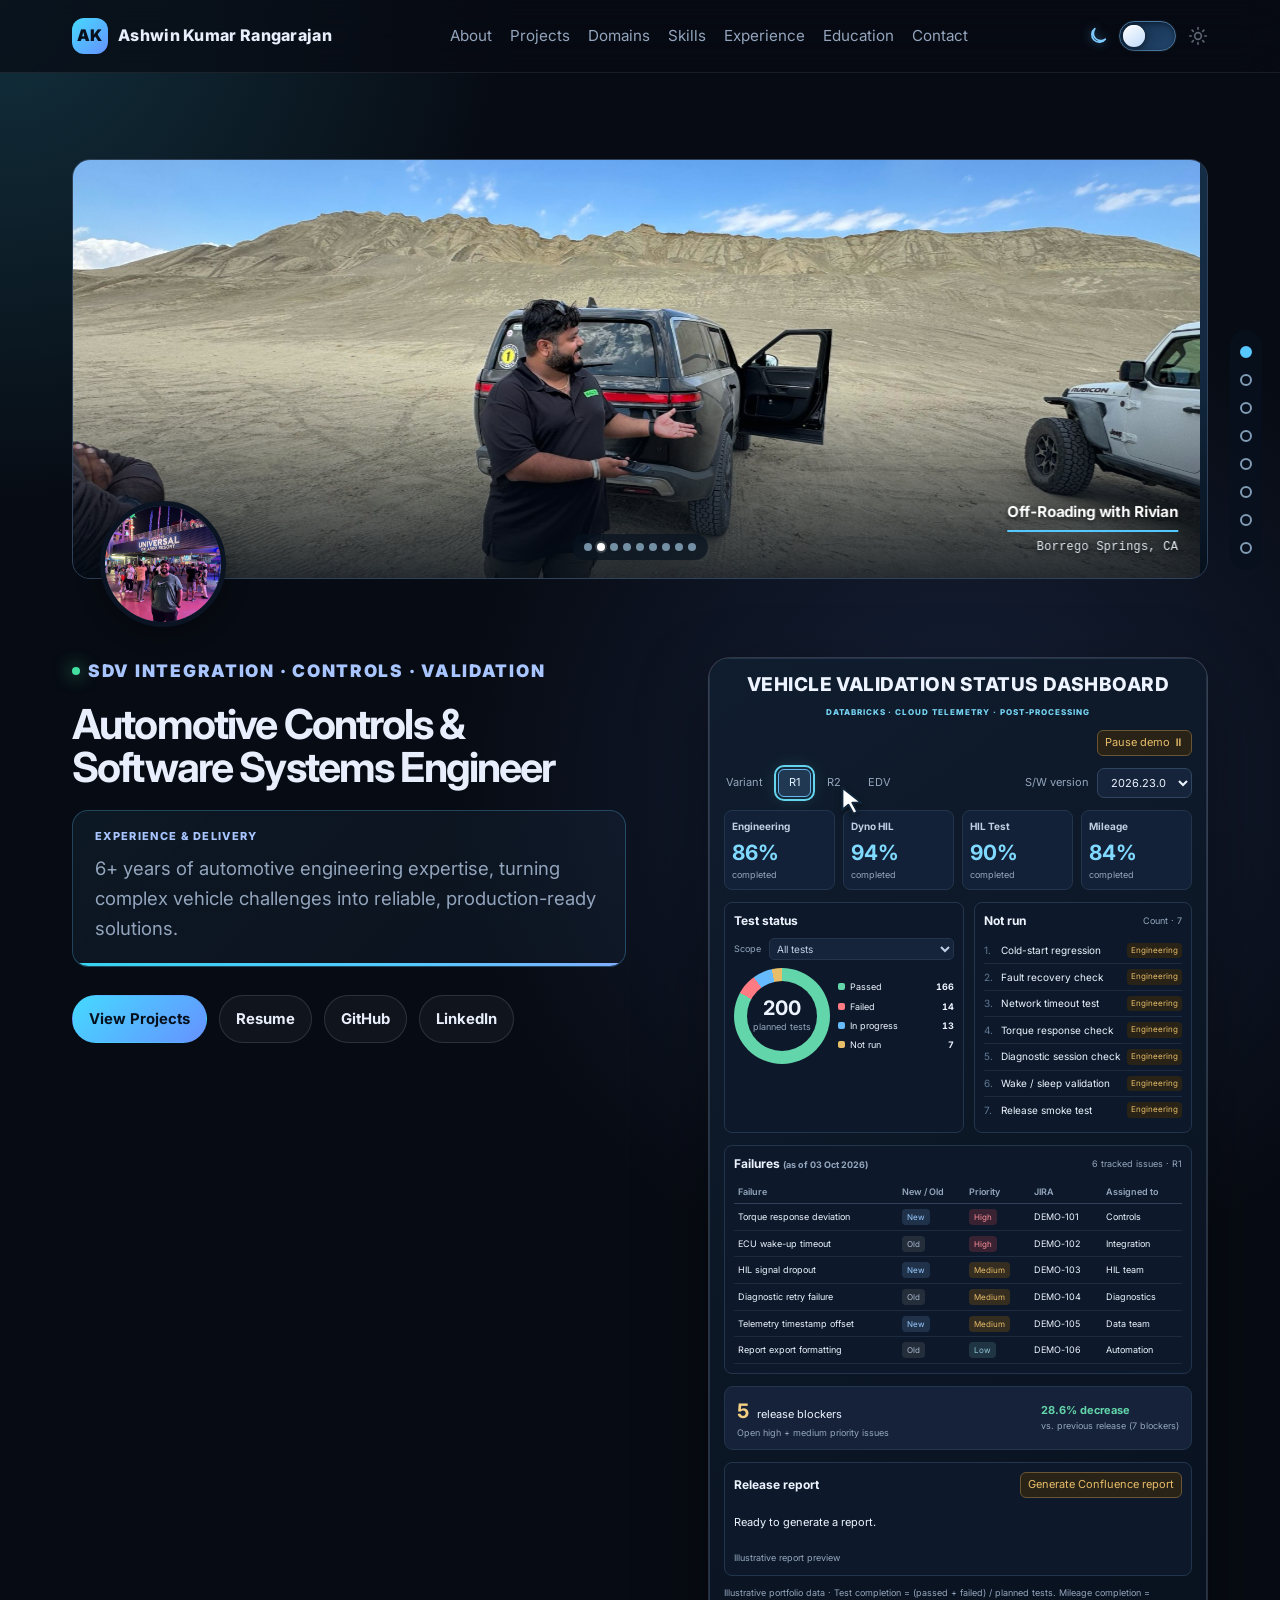
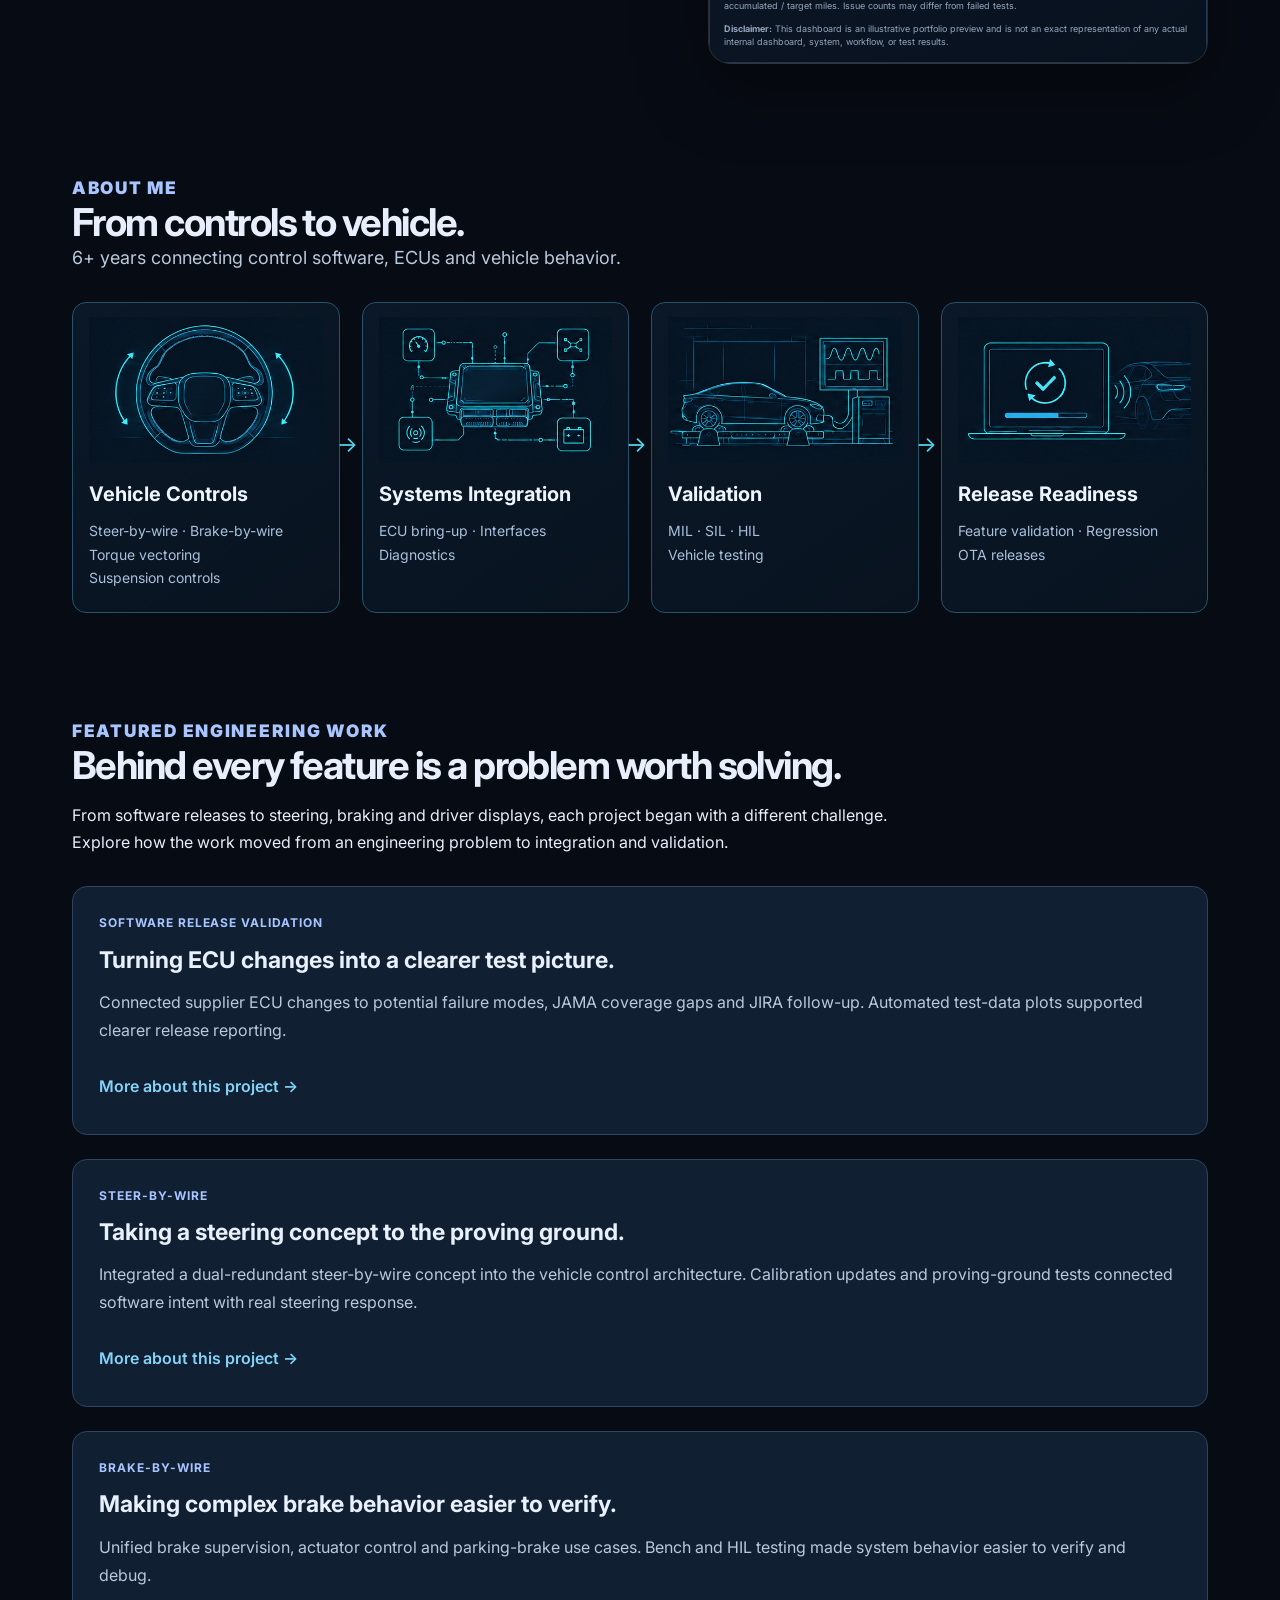
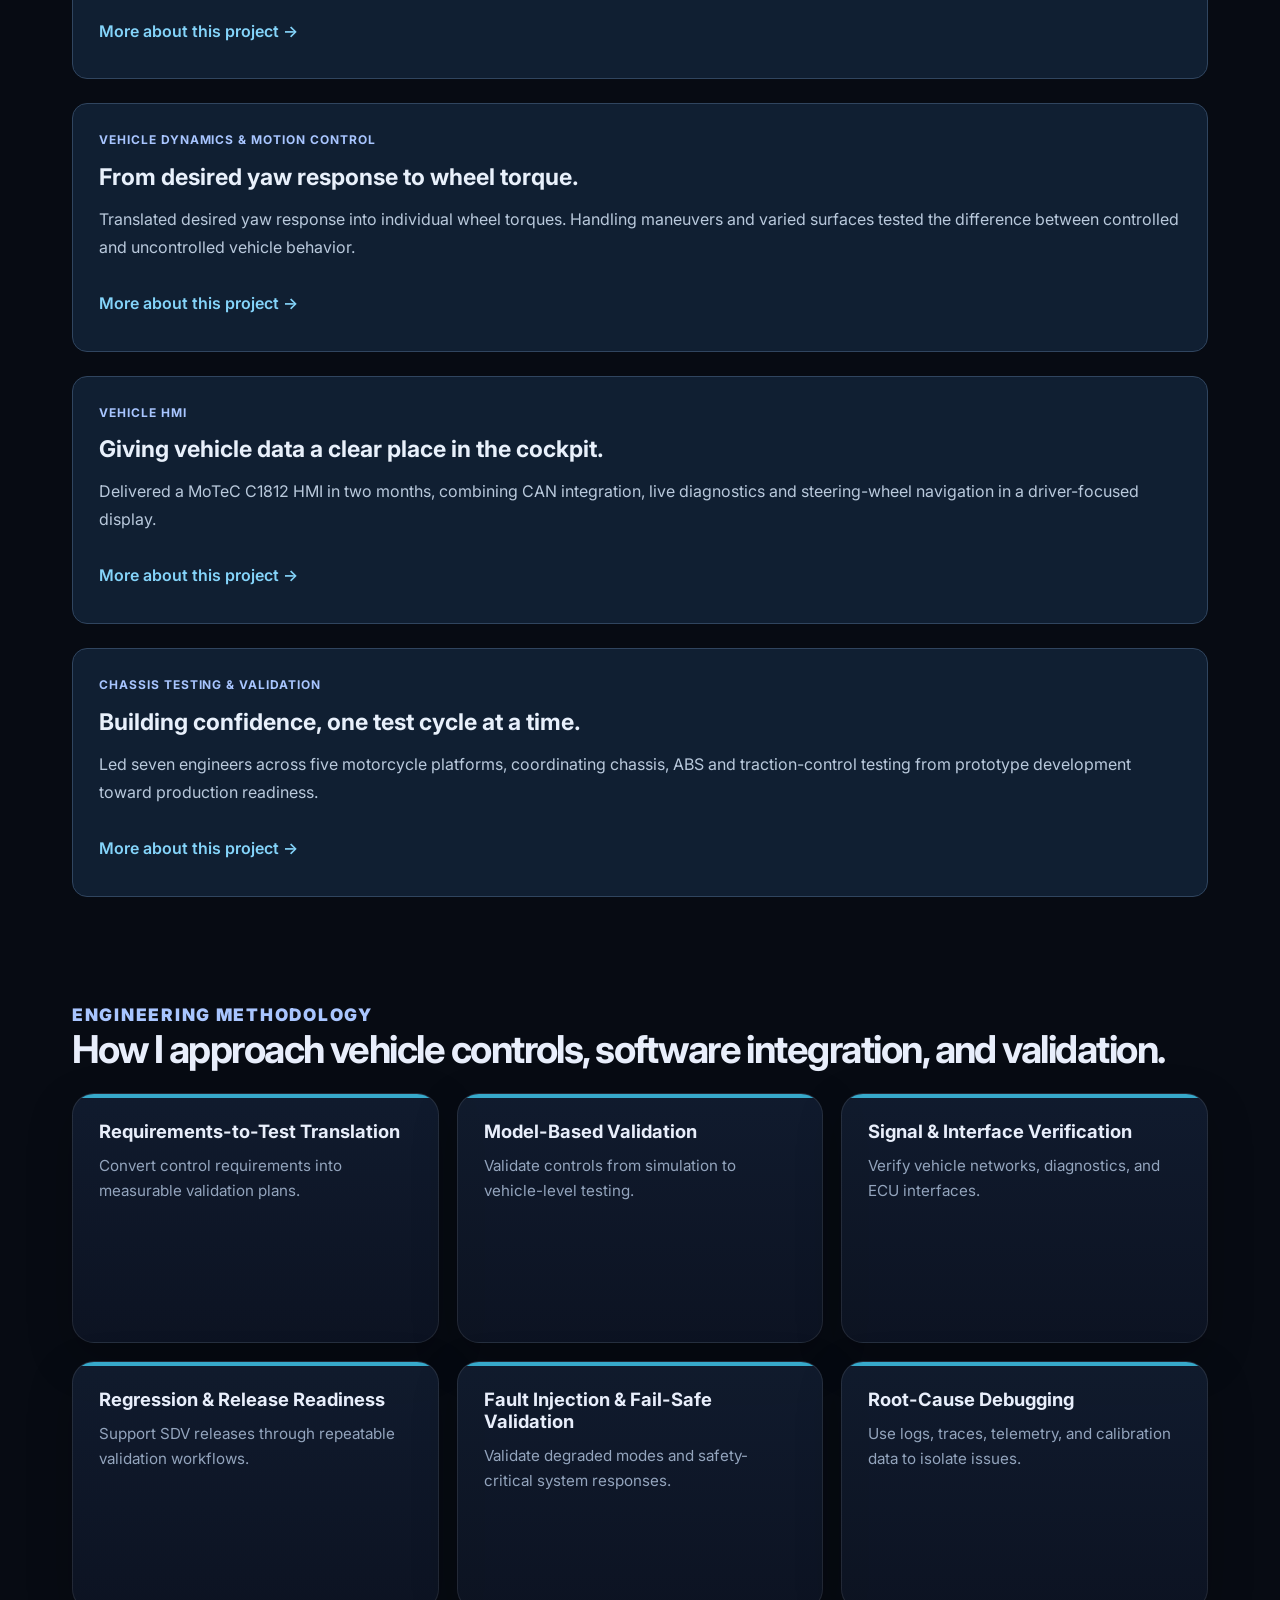
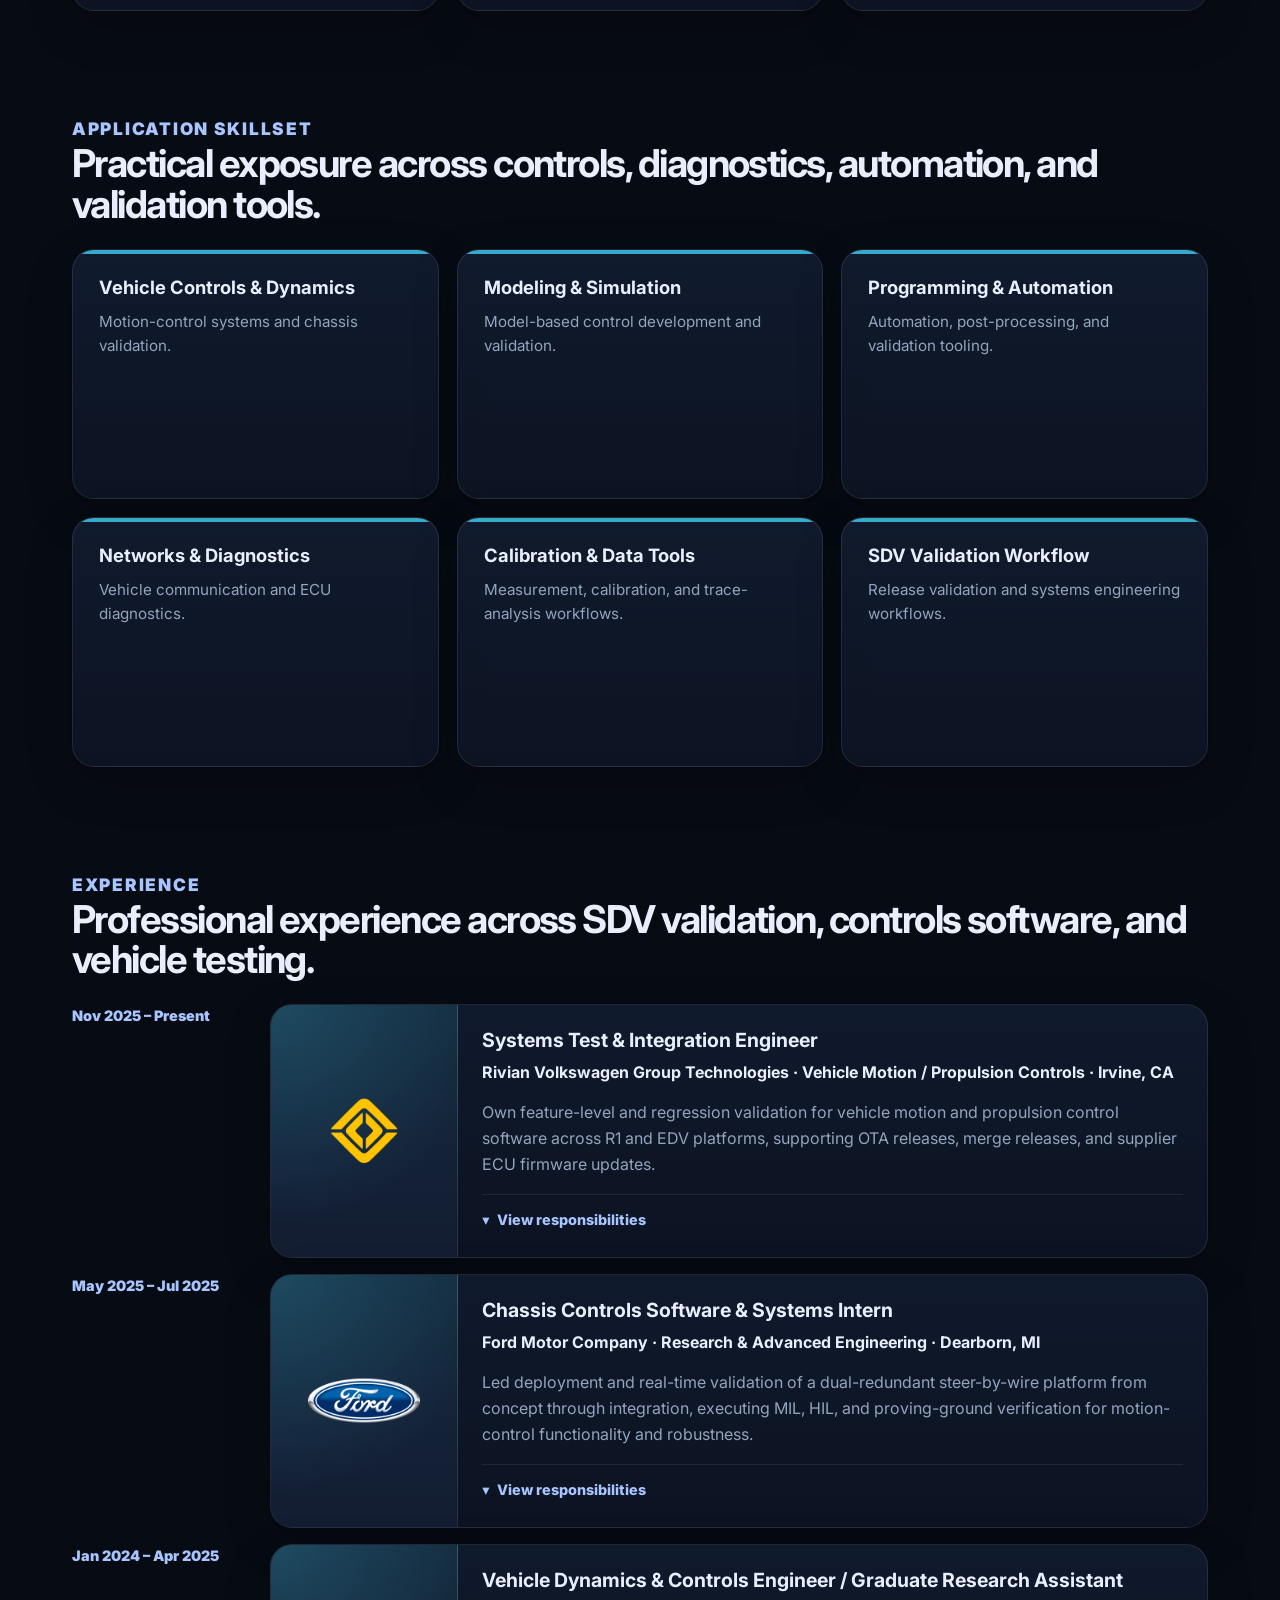
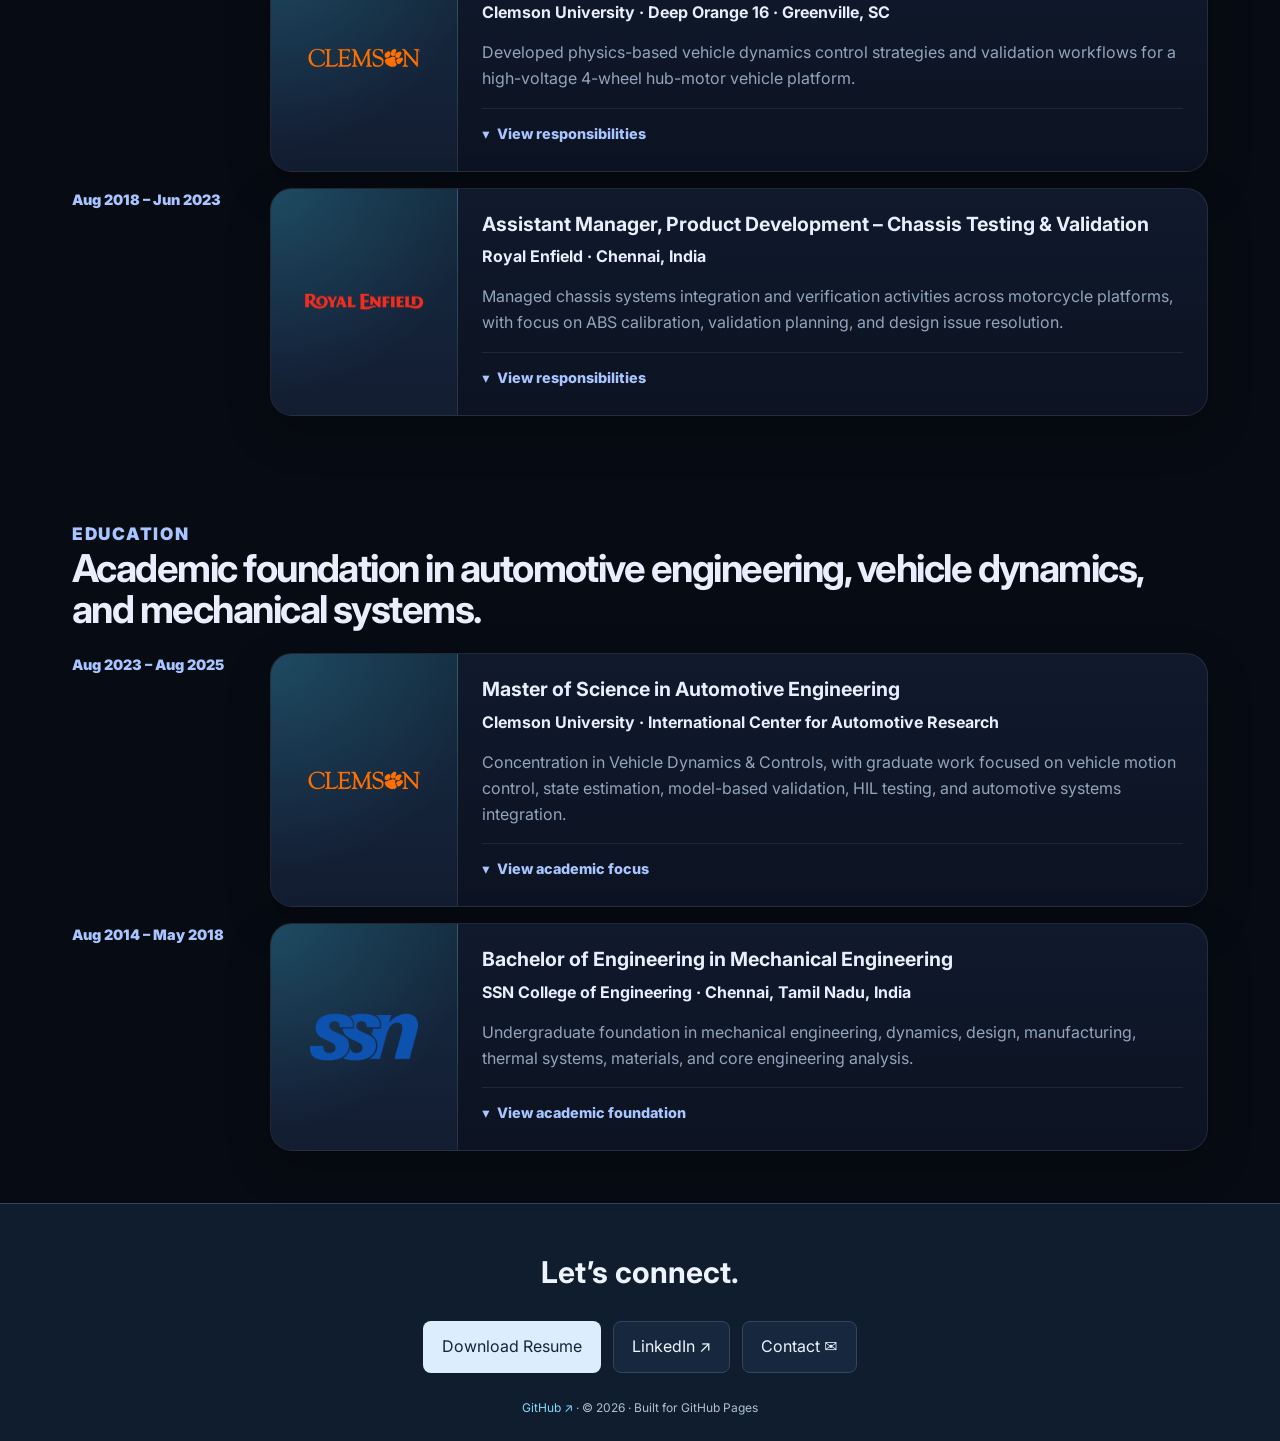
==== index.html @ a9f07fb3 "Changed the project section to story, smooth radio button transition and misc. changes" ====
<!doctype html>
<html lang="en">



<head>
  <meta charset="utf-8" />
  <meta name="viewport" content="width=device-width, initial-scale=1" />
  <title>Ashwin Kumar Rangarajan | Automotive Controls & Software Systems Engineer</title>
  <meta name="description"
    content="Automotive controls and software systems portfolio focused on software-defined vehicle integration, validation, CAN diagnostics, HIL testing, telemetry, ECU bring-up, and vehicle motion controls." />

  <link rel="preconnect" href="https://fonts.googleapis.com">
  <link rel="preconnect" href="https://fonts.gstatic.com" crossorigin>
  <link href="https://fonts.googleapis.com/css2?family=Inter:wght@400;600;700;800;900&display=swap" rel="stylesheet">

  <link rel="stylesheet" href="assets/styles.css" />
  <script id="portfolio-theme-init">
    (() => {
      try {
        const selected = localStorage.getItem('portfolio-theme-v2');
        document.documentElement.dataset.theme = selected === 'light' ? 'light' : 'dark';
      } catch (_) { document.documentElement.dataset.theme = 'dark'; }
    })();
  </script>



  <style>
    /* Dashboard styles are scoped to avoid changing the portfolio. */
    .hero-card.automation-dashboard-card {
      min-width: 0;
      width: 100%;
      max-width: 500px;
      padding: 0;
      box-sizing: border-box;
      justify-self: end
    }

    .automation-dashboard {
      --line: #23354c;
      --muted: #94a6be;
      --pass: #63d5aa;
      --fail: #ff7b83;
      --progress: #66baff;
      --pending: #e8bd69;
      background: linear-gradient(145deg, #101d2e, #08111e);
      color: #edf4ff;
      border: 1px solid var(--line);
      border-radius: 14px;
      padding: 14px;
      font: 11px/1.45 Inter, system-ui, sans-serif;
      box-sizing: border-box;
      overflow: hidden
    }

    .automation-dashboard * {
      box-sizing: border-box
    }

    .automation-dashboard h3,
    .automation-dashboard h4,
    .automation-dashboard p {
      margin: 0
    }

    .automation-dashboard button,
    .automation-dashboard select {
      font: inherit
    }

    .automation-dashboard button:focus-visible,
    .automation-dashboard select:focus-visible {
      outline: 2px solid #66baff;
      outline-offset: 3px
    }

    .automation-topbar,
    .dashboard-panel-head,
    .dashboard-release,
    .dashboard-filter-row {
      display: flex;
      align-items: center;
      justify-content: space-between;
      gap: 12px
    }

    .automation-eyebrow {
      color: #76d5f5;
      font-size: 8px;
      font-weight: 800;
      letter-spacing: .12em
    }

    #vehicle-dashboard .automation-topbar {
      display: flex;
      flex-direction: column;
      gap: 8px;
      text-align: center;
      width: 100%;
    }

    #vehicle-dashboard .automation-topbar h3 {
      font-size: 19px;
      line-height: 1.3;
      font-weight: 800;
      letter-spacing: .025em;
      margin: 0;
    }

    #vehicle-dashboard .automation-eyebrow {
      line-height: 1.6;
    }

    #vehicle-dashboard .dashboard-demo-controls {
      display: flex;
      justify-content: flex-end;
      margin-top: 12px;
    }

    .dashboard-demo {
      color: #e8bd69;
      border: 1px solid #695532;
      background: #292317;
      padding: 4px 7px;
      border-radius: 6px;
      white-space: nowrap;
      font-size: 9px
    }

    .dashboard-filter-row {
      flex-wrap: wrap;
      margin: 12px 0
    }

    .dashboard-filter-row label {
      display: flex;
      align-items: center;
      gap: 8px;
      color: var(--muted)
    }

    .dashboard-filter-row select {
      background: #15243a;
      border: 1px solid #30455f;
      border-radius: 7px;
      color: #edf4ff;
      padding: 6px 9px;
      cursor: pointer
    }

    .dashboard-variants {
      border: 0;
      padding: 0;
      margin: 0;
      display: flex;
      align-items: center;
      gap: 5px
    }

    .dashboard-variants legend {
      float: left;
      margin-right: 8px;
      color: var(--muted)
    }

    .dashboard-variant {
      background: transparent;
      border: 1px solid transparent;
      color: var(--muted);
      padding: 5px 10px;
      border-radius: 6px;
      cursor: pointer
    }

    .dashboard-variant[aria-pressed=true] {
      background: #203852;
      border-color: #65b8ef;
      color: #dff3ff
    }

    .automation-kpi-grid {
      display: grid;
      grid-template-columns: repeat(4, minmax(0, 1fr));
      gap: 8px
    }

    .automation-kpi {
      display: block;
      text-align: left;
      min-width: 0;
      background: #122137;
      border: 1px solid var(--line);
      border-radius: 8px;
      padding: 8px 7px;
      color: #edf4ff;
      cursor: pointer
    }

    .automation-kpi:hover {
      background: #192d45
    }

    .automation-kpi[aria-pressed=true] {
      border-color: #65b8ef;
      box-shadow: inset 0 0 0 1px #65b8ef
    }

    .automation-kpi span,
    .automation-kpi small {
      display: block
    }

    .automation-kpi span {
      font-size: 10px;
      color: #c0cfe2;
      font-weight: 700
    }

    .automation-kpi strong {
      display: block;
      color: #80daff;
      font-size: 21px;
      line-height: 1.2;
      margin: 6px 0 3px
    }

    .automation-kpi small {
      font-size: 9px;
      color: var(--muted)
    }

    .automation-kpi .kpi-distance {
      margin-top: 4px;
      color: #c0cfe2
    }

    .automation-dashboard [hidden] {
      display: none !important
    }

    .dashboard-mileage {
      margin-top: 12px
    }

    .dashboard-mileage-row {
      padding: 10px 0;
      border-top: 1px solid var(--line)
    }

    .dashboard-mileage-title {
      display: flex;
      justify-content: space-between;
      gap: 10px;
      font-size: 11px;
      margin-bottom: 6px
    }

    .dashboard-mileage-title strong {
      color: #80daff
    }

    .dashboard-mileage-track {
      height: 7px;
      border-radius: 8px;
      background: #24344b;
      overflow: hidden
    }

    .dashboard-mileage-fill {
      height: 100%;
      border-radius: 8px;
      background: linear-gradient(90deg, #66baff, #63d5aa)
    }

    .dashboard-mileage-details {
      display: flex;
      justify-content: space-between;
      gap: 10px;
      flex-wrap: wrap;
      margin-top: 5px;
      font-size: 9px;
      color: var(--muted)
    }

    .dashboard-status-grid {
      display: grid;
      grid-template-columns: 1.1fr 1fr;
      gap: 10px;
      margin-top: 12px
    }

    .dashboard-panel {
      background: #0d192a;
      border: 1px solid var(--line);
      border-radius: 8px;
      padding: 9px;
      min-width: 0
    }

    .dashboard-panel-head {
      margin-bottom: 8px;
      flex-wrap: wrap;
      gap: 6px
    }

    .dashboard-panel-head h4 {
      font-size: 12px
    }

    .dashboard-panel-head small,
    .dashboard-subtitle {
      color: var(--muted);
      font-size: 9px
    }

    .dashboard-panel-head select {
      max-width: 120px;
      background: #15243a;
      color: #c0cfe2;
      border: 1px solid var(--line);
      border-radius: 5px;
      font-size: 10px;
      padding: 3px
    }

    .dashboard-chart-wrap {
      display: flex;
      align-items: center;
      justify-content: center;
      gap: 8px;
      flex-wrap: wrap
    }

    .dashboard-donut {
      width: 96px;
      height: 96px;
      border-radius: 50%;
      display: grid;
      place-items: center;
      flex-shrink: 0;
      position: relative
    }

    .dashboard-donut:before {
      content: '';
      position: absolute;
      inset: 13px;
      background: #0d192a;
      border-radius: 50%
    }

    .dashboard-donut-label {
      z-index: 1;
      text-align: center
    }

    .dashboard-donut-label strong {
      display: block;
      font-size: 20px;
      line-height: 1.1
    }

    .dashboard-donut-label small {
      font-size: 9px;
      color: var(--muted)
    }

    .dashboard-legend {
      list-style: none;
      padding: 0;
      margin: 0;
      min-width: 90px;
      flex: 1
    }

    .dashboard-legend li {
      display: flex;
      align-items: center;
      gap: 5px;
      padding: 3px 0;
      font-size: 9px
    }

    .dashboard-legend b {
      margin-left: auto;
      font-variant-numeric: tabular-nums
    }

    .dashboard-swatch {
      width: 7px;
      height: 7px;
      border-radius: 2px;
      flex-shrink: 0
    }

    .dashboard-pending {
      padding: 0;
      margin: 0;
      list-style: none
    }

    .dashboard-pending li {
      display: flex;
      align-items: center;
      gap: 7px;
      padding: 5px 0;
      border-top: 1px solid #1d2b40;
      font-size: 10px
    }

    .dashboard-pending li:first-child {
      border-top: 0
    }

    .dashboard-pending .pending-number {
      color: #607994;
      min-width: 10px
    }

    .dashboard-pending .pending-name {
      flex: 1
    }

    .dashboard-pending .pending-category {
      color: #e8bd69;
      font-size: 8px;
      background: #292317;
      border-radius: 4px;
      padding: 2px 4px
    }

    .dashboard-failures {
      margin-top: 12px
    }

    .dashboard-table-wrap {
      overflow-x: auto
    }

    .dashboard-table {
      border-collapse: collapse;
      width: 100%;
      min-width: 390px;
      font-size: 9px;
      text-align: left
    }

    .dashboard-table th {
      font-size: 9px;
      color: var(--muted);
      font-weight: 600;
      padding: 5px 4px;
      border-bottom: 1px solid #314159;
      white-space: normal
    }

    .dashboard-table td {
      padding: 6px 4px;
      border-bottom: 1px solid #1d2b40;
      vertical-align: top
    }

    .dashboard-table td:first-child {
      min-width: 105px
    }

    .dashboard-table a {
      color: #81cdff;
      text-decoration: none
    }

    .dashboard-table a:hover {
      text-decoration: underline
    }

    .dashboard-badge {
      font-size: 8px;
      white-space: nowrap;
      padding: 3px 5px;
      border-radius: 4px
    }

    .dashboard-badge.high {
      background: #392232;
      color: #ff929a
    }

    .dashboard-badge.medium {
      background: #352e20;
      color: #e8bd69
    }

    .dashboard-badge.low {
      background: #203543;
      color: #92c6da
    }

    .dashboard-badge.new {
      background: #20324a;
      color: #99caff
    }

    .dashboard-badge.old {
      background: #242e3b;
      color: #aab9cc
    }

    .dashboard-release {
      margin-top: 12px;
      background: #152239;
      border: 1px solid var(--line);
      border-radius: 9px;
      padding: 10px 12px;
      flex-wrap: wrap
    }

    .dashboard-release strong {
      color: #f3cf83;
      font-size: 20px;
      margin-right: 5px
    }

    .dashboard-release small {
      display: block;
      color: var(--muted);
      font-size: 9px
    }

    .dashboard-trend {
      color: #63d5aa;
      font-weight: 700;
      font-size: 11px
    }

    .dashboard-trend.increase {
      color: #ff929a
    }

    .dashboard-note {
      color: var(--muted);
      font-size: 9px;
      margin-top: 10px !important
    }

    #vehicle-dashboard .dashboard-report {
      margin-top: 12px;
    }

    #vehicle-dashboard .dashboard-report-result {
      min-height: 44px;
      padding-top: 9px;
    }

    #vehicle-dashboard #dashboard-report-link {
      display: block;
      color: #76d5f5;
      margin-top: 4px;
    }

    #vehicle-dashboard #dashboard-report-link[hidden] {
      display: none;
    }

    #vehicle-dashboard #dashboard-generate-report:disabled {
      opacity: .65;
      cursor: wait;
    }

    /* Keep the introduction anchored when dashboard content changes height. */
    .hero-grid:has(.automation-dashboard-card)>* {
      min-width: 0;
      align-self: start;
    }

    .hero-grid:has(.automation-dashboard-card)> :first-child {
      width: 100%;
    }

    .hero-card.automation-dashboard-card {
      width: 100%;
      min-width: 0;
      box-sizing: border-box;
    }

    @media(min-width:1000px) {
      .hero-grid:has(.automation-dashboard-card) {
        grid-template-columns: repeat(2, minmax(0, 1fr));
        gap: 28px;
        align-items: start
      }
    }

    @media(max-width:999px) {
      .hero-grid:has(.automation-dashboard-card) {
        grid-template-columns: minmax(0, 1fr)
      }

      .hero-card.automation-dashboard-card {
        justify-self: start
      }
    }

    @media(max-width:650px) {
      .automation-dashboard {
        padding: 14px
      }

      .automation-kpi-grid {
        grid-template-columns: repeat(2, minmax(0, 1fr))
      }

      .dashboard-status-grid {
        grid-template-columns: 1fr
      }

      .automation-topbar {
        align-items: flex-start
      }

      .automation-topbar h3 {
        font-size: 16px
      }
    }

    /* Profile and project cover */
    .portfolio-cover-wrap {
      position: relative;
      margin-bottom: 78px
    }

    .portfolio-cover {
      position: relative;
      height: 420px;
      overflow: hidden;
      border-radius: 18px;
      border: 1px solid #30425a;
      background: #0c1b2d;
      isolation: isolate
    }

    .portfolio-cover-slides {
      height: 100%;
      position: relative
    }

    .portfolio-cover-slide {
      position: absolute;
      inset: 0;
      visibility: hidden;
      transform: translateX(-100%);
      transition: transform .6s ease, visibility 0s .6s;
      background: radial-gradient(ellipse at 75% 35%, #284b6a, transparent 65%), linear-gradient(135deg, #152d46, #081420)
    }

    .portfolio-cover-slide.is-active {
      visibility: visible;
      transform: translateX(0);
      transition: transform .6s ease;
      z-index: 1
    }

    .portfolio-cover-slide.is-exiting {
      visibility: visible;
      transform: translateX(100%);
      transition: transform .6s ease;
    }

    @media (prefers-reduced-motion: reduce) {

      .portfolio-cover-slide,
      .portfolio-cover-slide.is-active,
      .portfolio-cover-slide.is-exiting {
        transition: none;
      }
    }

    .portfolio-cover-slide.is-zoomed-out img {
      object-fit: contain;
      transform: scale(.92)
    }

    .portfolio-cover-slide img {
      width: 100%;
      height: 100%;
      object-fit: cover;
      object-position: center;
      display: block
    }

    .portfolio-cover-slide::after {
      content: '';
      position: absolute;
      inset: 0;
      background: linear-gradient(180deg, transparent 80%, rgba(4, 12, 22, .5));
      pointer-events: none
    }

    .portfolio-cover-placeholder {
      position: absolute;
      inset: 0;
      display: grid;
      place-items: center;
      color: #87aac5;
      font: 700 20px Inter, system-ui, sans-serif;
      letter-spacing: .03em
    }

    .portfolio-cover-dots {
      position: absolute;
      bottom: 18px;
      left: 50%;
      transform: translateX(-50%);
      display: flex;
      gap: 5px;
      z-index: 2;
      padding: 9px 12px;
      border-radius: 20px;
      background: rgba(8, 19, 32, .7)
    }

    .portfolio-cover-dot {
      width: 8px;
      height: 8px;
      border: 0;
      border-radius: 50%;
      padding: 0;
      background: #7490a4;
      cursor: pointer
    }

    .portfolio-cover-dot[aria-current=true] {
      background: #fff;
      box-shadow: 0 0 0 2px rgba(255, 255, 255, .18)
    }

    .portfolio-profile-photo {
      position: absolute;
      bottom: -48px;
      left: 28px;
      width: 126px;
      height: 126px;
      border-radius: 50%;
      overflow: hidden;
      border: 5px solid #0b1422;
      box-shadow: 0 6px 24px rgba(0, 0, 0, .3);
      background: linear-gradient(140deg, #2b5c7b, #152c46);
      z-index: 3;
      display: grid;
      place-items: center
    }

    .portfolio-profile-photo img {
      position: absolute;
      inset: 0;
      display: block;
      width: 100%;
      height: 100%;
      object-fit: cover;
      object-position: center
    }

    .portfolio-profile-photo span {
      color: #eaf5ff;
      font: 800 34px Inter, system-ui, sans-serif
    }

    @media(max-width:650px) {
      .portfolio-cover {
        height: 300px;
        border-radius: 12px
      }

      .portfolio-cover-wrap {
        margin-bottom: 65px
      }

      .portfolio-profile-photo {
        width: 96px;
        height: 96px;
        left: 16px;
        bottom: -38px;
        border-width: 4px
      }

      .portfolio-cover-dots {
        bottom: 17px;
        left: 50%;
        right: auto;
        transform: translateX(-50%);
        gap: 5px
      }

      .portfolio-cover-dot {
        width: 7px;
        height: 7px
      }
    }

    @media(prefers-reduced-motion:reduce) {
      .portfolio-cover-slide {
        transition: none
      }
    }

    .portfolio-cover-wrap [hidden] {
      display: none !important
    }

    .portfolio-profile-photo {
      padding: 0;
      cursor: zoom-in
    }

    .portfolio-profile-photo:focus-visible {
      outline: 3px solid #80daff;
      outline-offset: 4px
    }

    .profile-photo-viewer {
      width: min(860px, 90vw);
      max-height: 90vh;
      max-height: 90dvh;
      padding: 0;
      border: 1px solid #30425a;
      border-radius: 16px;
      background: #0b1422;
      color: #edf4ff;
      overflow: auto;
      box-shadow: 0 20px 80px rgba(0, 0, 0, .5)
    }

    .profile-photo-viewer::backdrop {
      background: rgba(2, 8, 15, .88)
    }

    .profile-photo-viewer-content {
      position: relative;
      padding: 52px 16px 16px
    }

    .profile-photo-viewer img {
      display: block;
      width: 100%;
      height: auto;
      max-height: calc(90vh - 80px);
      max-height: calc(90dvh - 80px);
      object-fit: contain;
      border-radius: 8px
    }

    .profile-photo-close {
      position: absolute;
      right: 12px;
      top: 10px;
      border: 1px solid #577088;
      border-radius: 8px;
      background: #162940;
      color: #fff;
      padding: 6px 12px;
      font: 600 13px Inter, system-ui, sans-serif;
      cursor: pointer
    }

    .profile-photo-close:hover {
      background: #244b6c
    }

    .profile-photo-close:focus-visible {
      outline: 2px solid #80daff;
      outline-offset: 3px
    }

    /* Right-aligned captions with room for the navigation dots. */
    .portfolio-cover-slide::after {
      background: linear-gradient(180deg, transparent 50%, rgba(4, 12, 22, .82) 100%);
    }

    .portfolio-cover-caption {
      position: absolute;
      right: 22px;
      bottom: 22px;
      max-width: 40%;
      z-index: 2;
      margin: 0;
      color: #fff;
      text-align: right;
      font-family: Inter, system-ui, sans-serif;
      text-shadow: 0 2px 5px rgba(0, 0, 0, .75);
      pointer-events: none;
    }

    .portfolio-cover-caption-title {
      display: block;
      padding-bottom: 8px;
      border-bottom: 2px solid #54c9ff;
      font-size: 15px;
      font-weight: 700;
      line-height: 1.35;
      letter-spacing: -.01em;
    }

    .portfolio-cover-caption-detail {
      display: block;
      margin-top: 7px;
      color: #e3edf5;
      font-family: 'SFMono-Regular', Consolas, 'Liberation Mono', monospace;
      font-size: 12px;
      font-weight: 400;
      line-height: 1.4;
      letter-spacing: .02em;
    }

    @media (max-width: 520px) {
      .portfolio-cover-caption {
        right: 16px;
        bottom: 66px;
        max-width: calc(100% - 32px);
      }

      .portfolio-cover-caption-title {
        font-size: 14px;
      }

      .portfolio-cover-caption-detail {
        font-size: 11px;
      }
    }
  </style>
  <style>
    .portfolio-cover-slide.is-balanced::before {
      content: '';
      position: absolute;
      inset: -20px;
      background-image: var(--slide-image);
      background-size: cover;
      background-position: center;
      filter: blur(18px);
      opacity: .6;
      pointer-events: none
    }

    .portfolio-cover-slide.is-balanced img {
      position: relative;
      z-index: 1;
      object-fit: contain;
      transform: none
    }
  </style>

  <style id="featured-work-layout">
    #projects .grid.cards {
      display: grid;
      grid-template-columns: repeat(2, minmax(0, 1fr)) !important;
      gap: 20px;
      align-items: stretch
    }

    #projects .visual-release-card {
      min-width: 0;
      padding: 24px;
      border-radius: 16px;
      display: flex;
      flex-direction: column;
      overflow: hidden
    }

    #projects .visual-release-card .kicker {
      font-size: 12px !important;
      line-height: 1.65;
      letter-spacing: .08em
    }

    #projects .visual-release-card h3 {
      font-size: 20px !important;
      line-height: 1.35;
      margin: 14px 0 10px
    }

    #projects .visual-release-card .project-summary {
      font-size: 16px;
      line-height: 1.65;
      margin: 8px 0;
      color: #b9c9dc
    }

    #projects .visual-release-card .validation-flow {
      display: grid;
      grid-template-columns: repeat(4, minmax(0, 1fr)) !important;
      gap: 7px;
      margin: 18px 0
    }

    #projects .visual-release-card .flow-step {
      min-width: 0;
      padding: 12px 9px;
      border: 1px solid #29425a;
      background: linear-gradient(145deg, #142b40, #0d1b2c);
      border-radius: 10px
    }

    #projects .visual-release-card .flow-step:last-child {
      border-color: #397868;
      background: linear-gradient(145deg, #173c3e, #10252e)
    }

    #projects .visual-release-card .flow-step svg {
      display: block;
      width: 24px;
      height: 24px;
      color: #53d6ed;
      margin: 0 0 10px
    }

    #projects .visual-release-card .flow-step strong {
      display: block;
      font-size: 12px;
      line-height: 1.4;
      color: #f0f6ff;
      overflow-wrap: normal
    }

    #projects .visual-release-card .flow-step small,
    #projects .visual-release-card .flow-step p {
      display: none !important
    }

    #projects .visual-release-card .tags {
      display: flex;
      flex-wrap: wrap;
      gap: 7px;
      margin: 0 0 18px
    }

    #projects .visual-release-card .tag {
      font-size: 11px;
      font-weight: 400;
      padding: 5px 10px;
      line-height: 1.65
    }

    #projects .visual-release-card .card-actions {
      margin-top: auto;
      padding-top: 0
    }

    #projects .visual-release-card .btn {
      font-size: 13px;
      padding: 10px 13px;
      border-radius: 8px
    }

    @media(max-width:760px) {
      #projects .grid.cards {
        grid-template-columns: minmax(0, 1fr) !important
      }

      #projects .visual-release-card {
        padding: 20px
      }
    }

    @media(max-width:390px) {
      #projects .visual-release-card .validation-flow {
        grid-template-columns: repeat(2, minmax(0, 1fr)) !important
      }
    }
  </style>
  <style id="about-visual-styles">
    #about.about-visual-section {
      --about-art: url("[data-uri]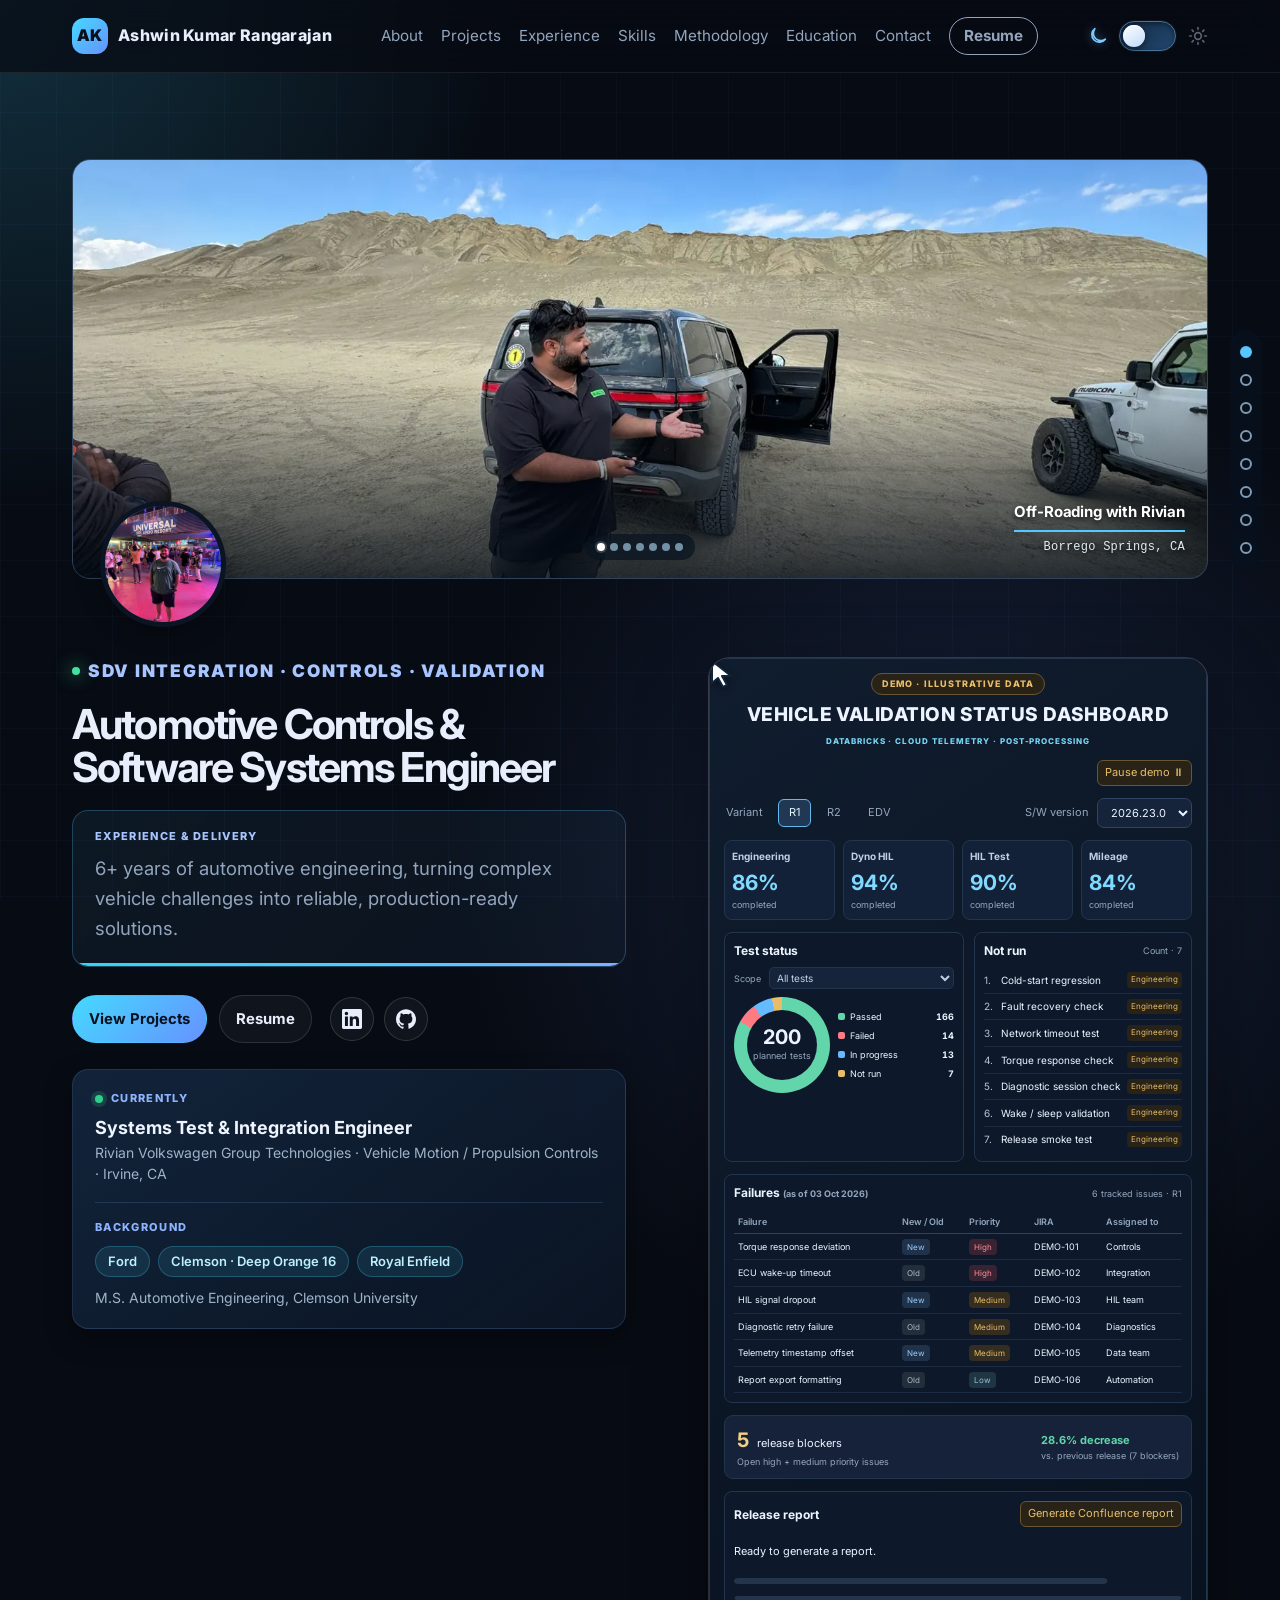
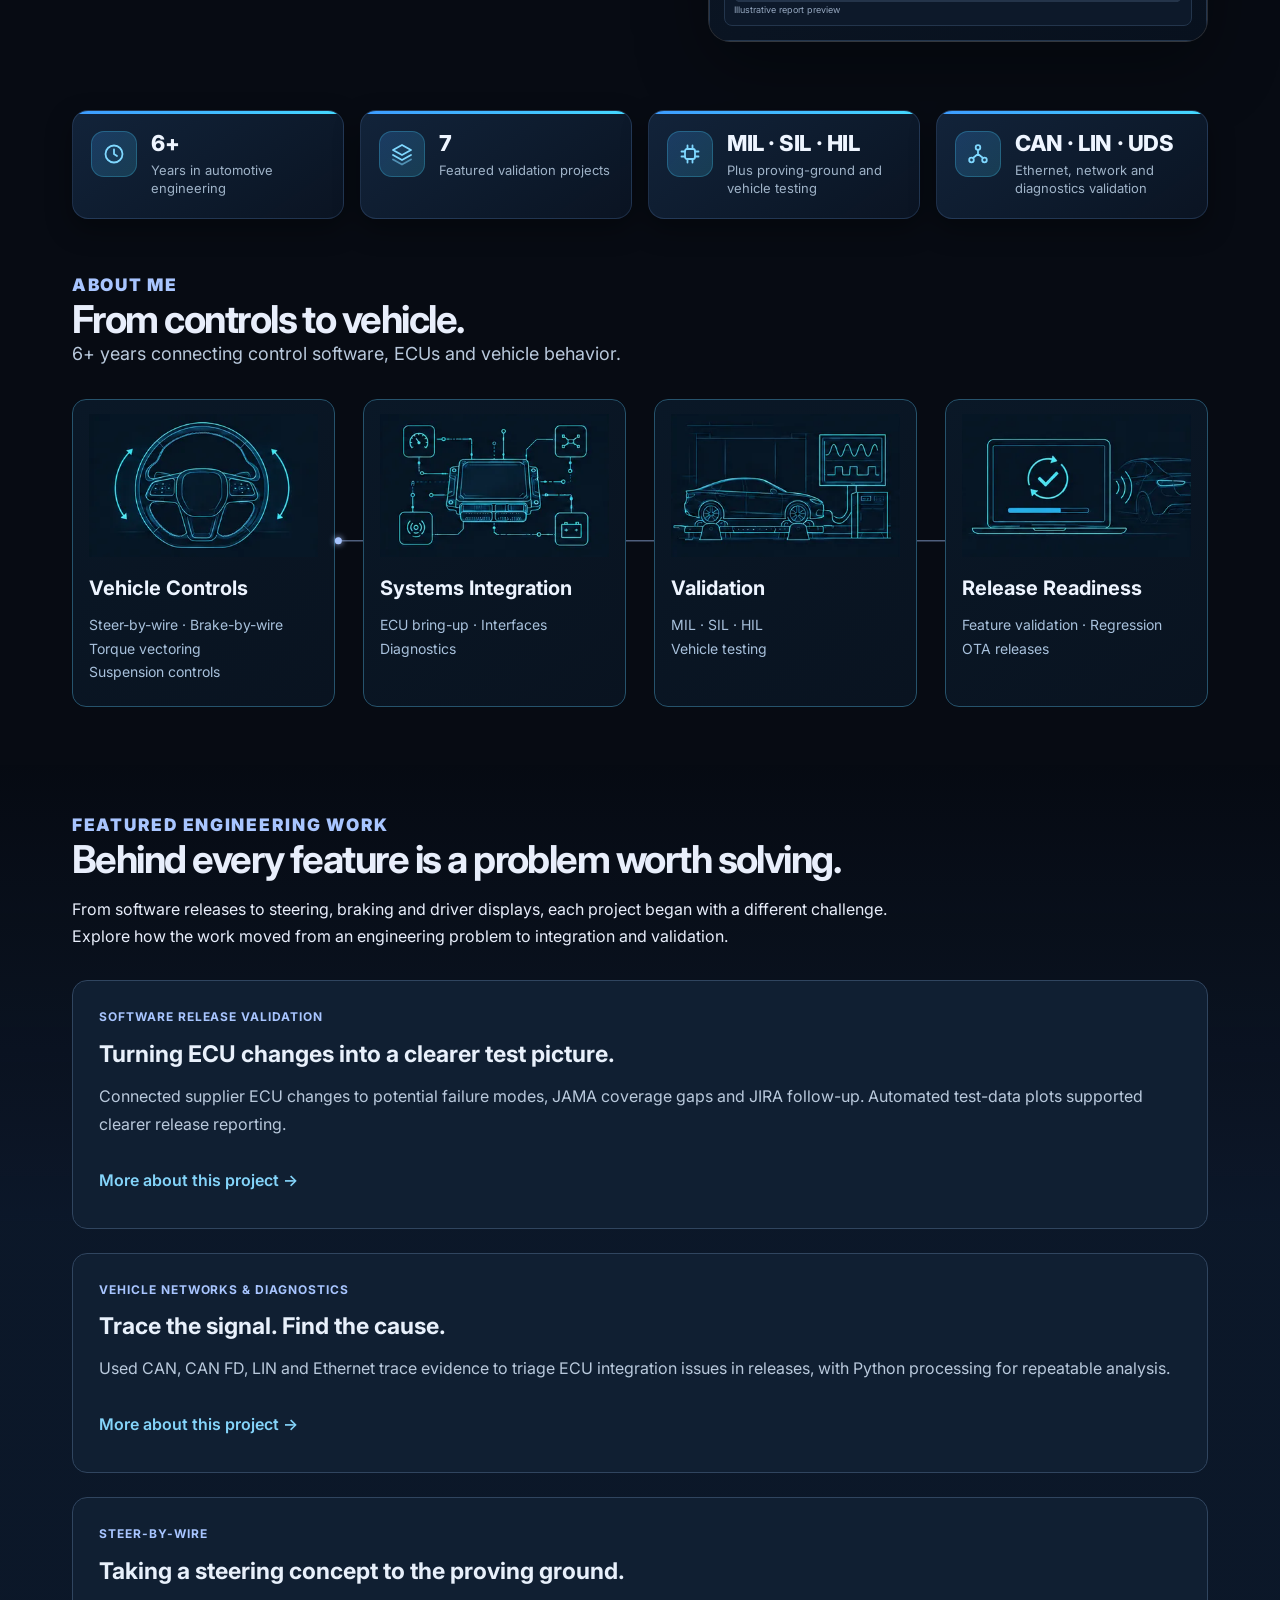
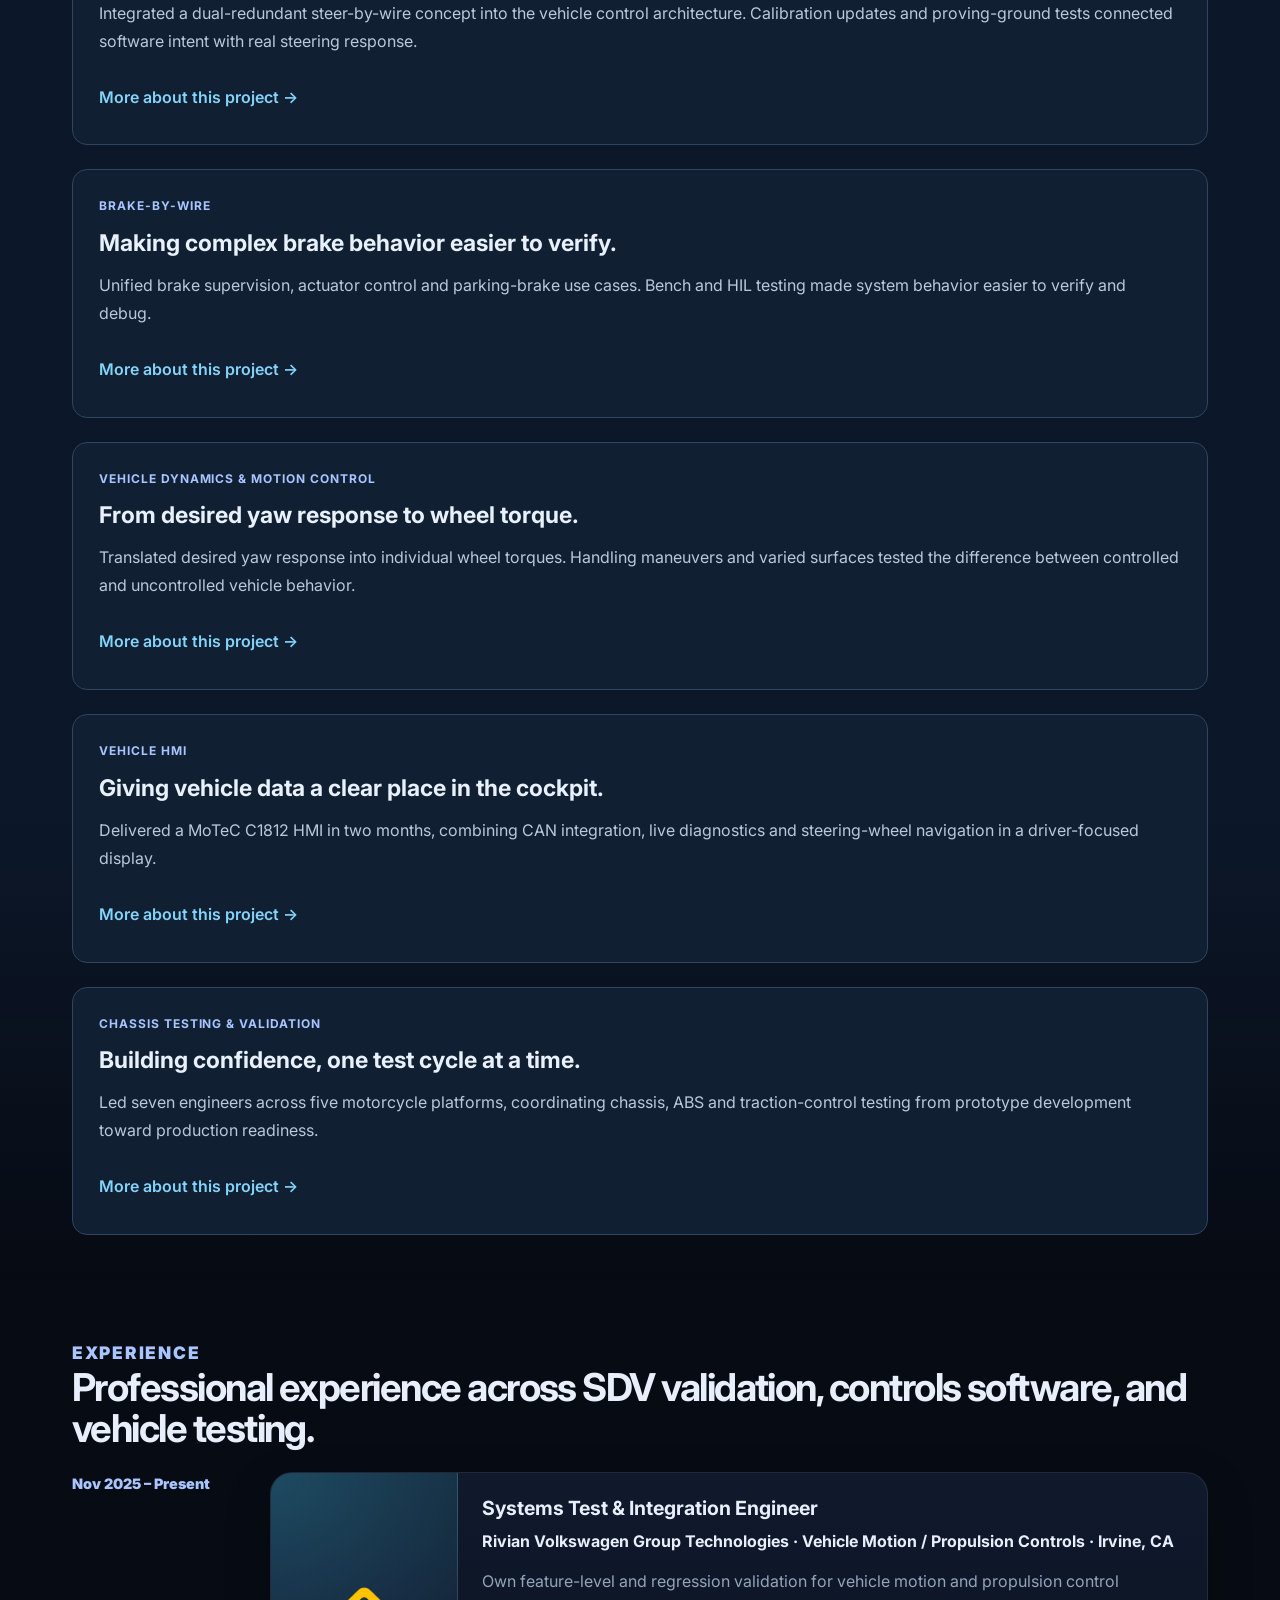
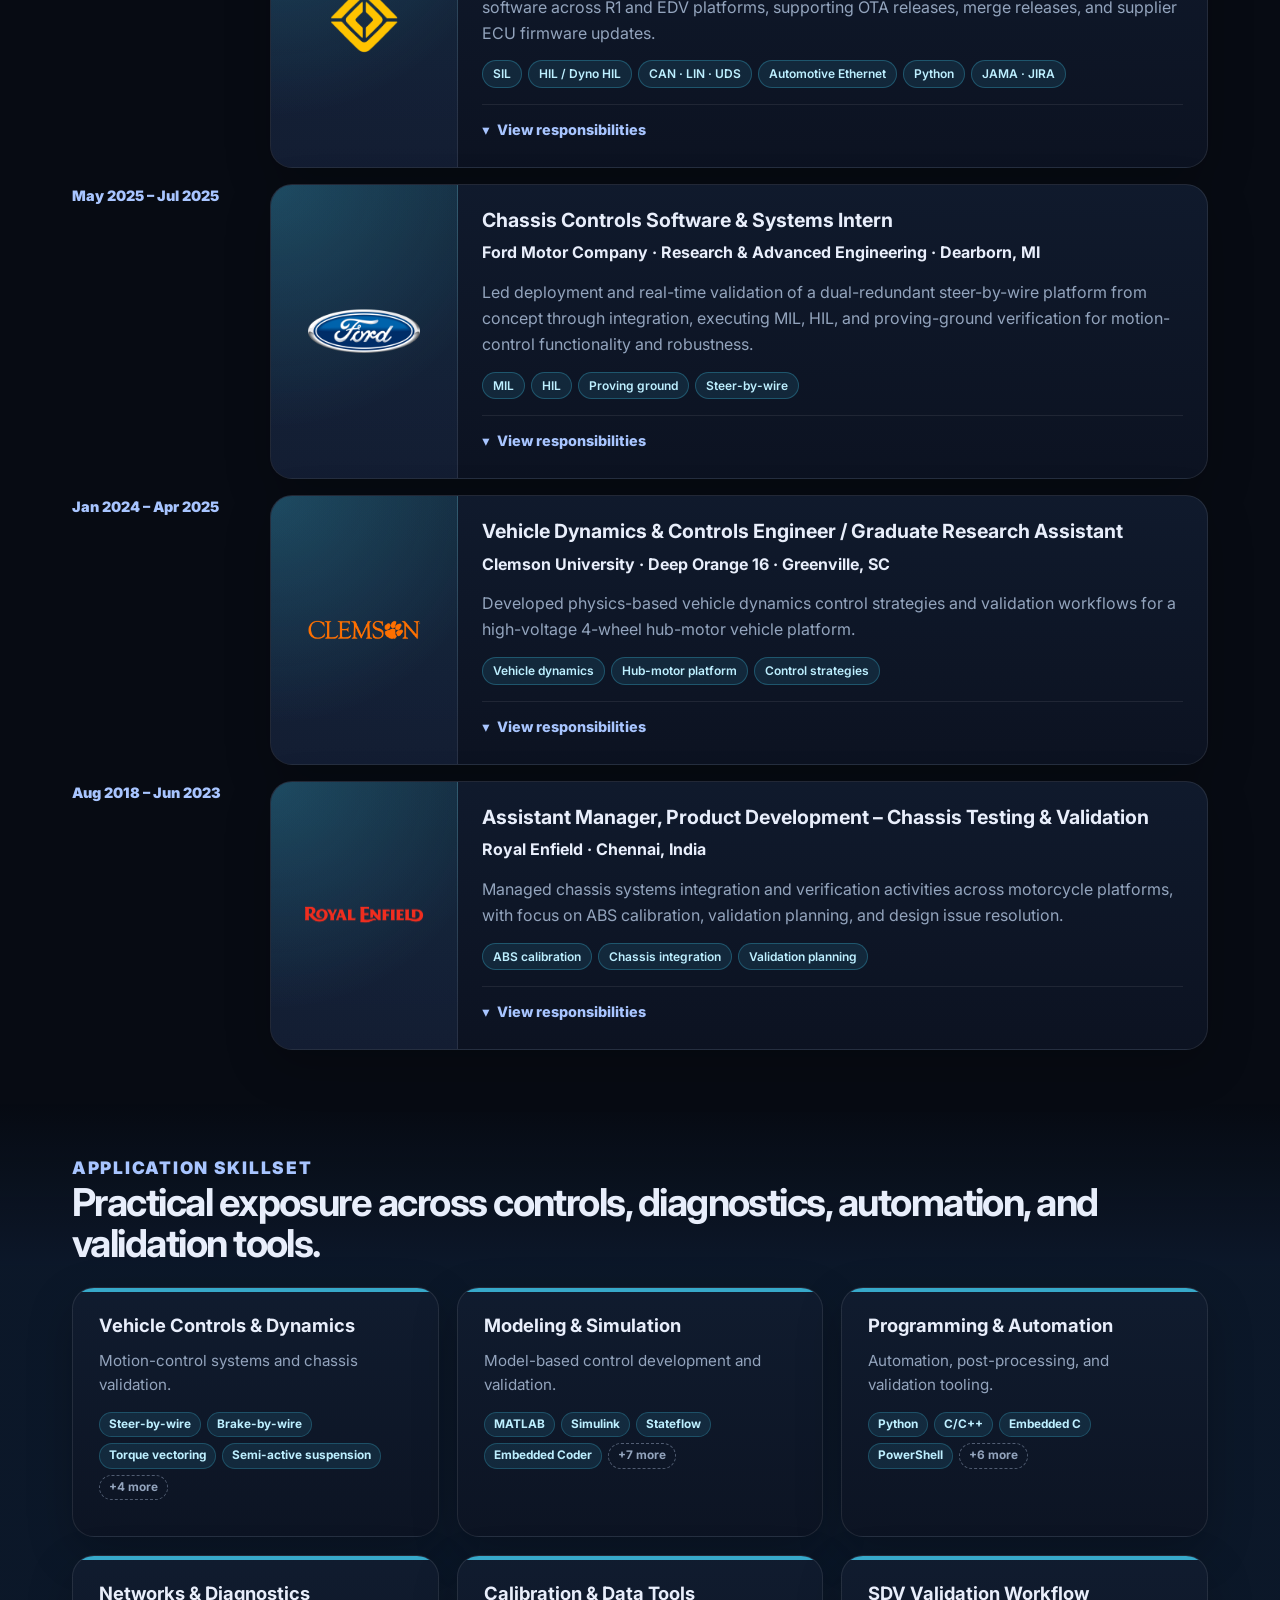
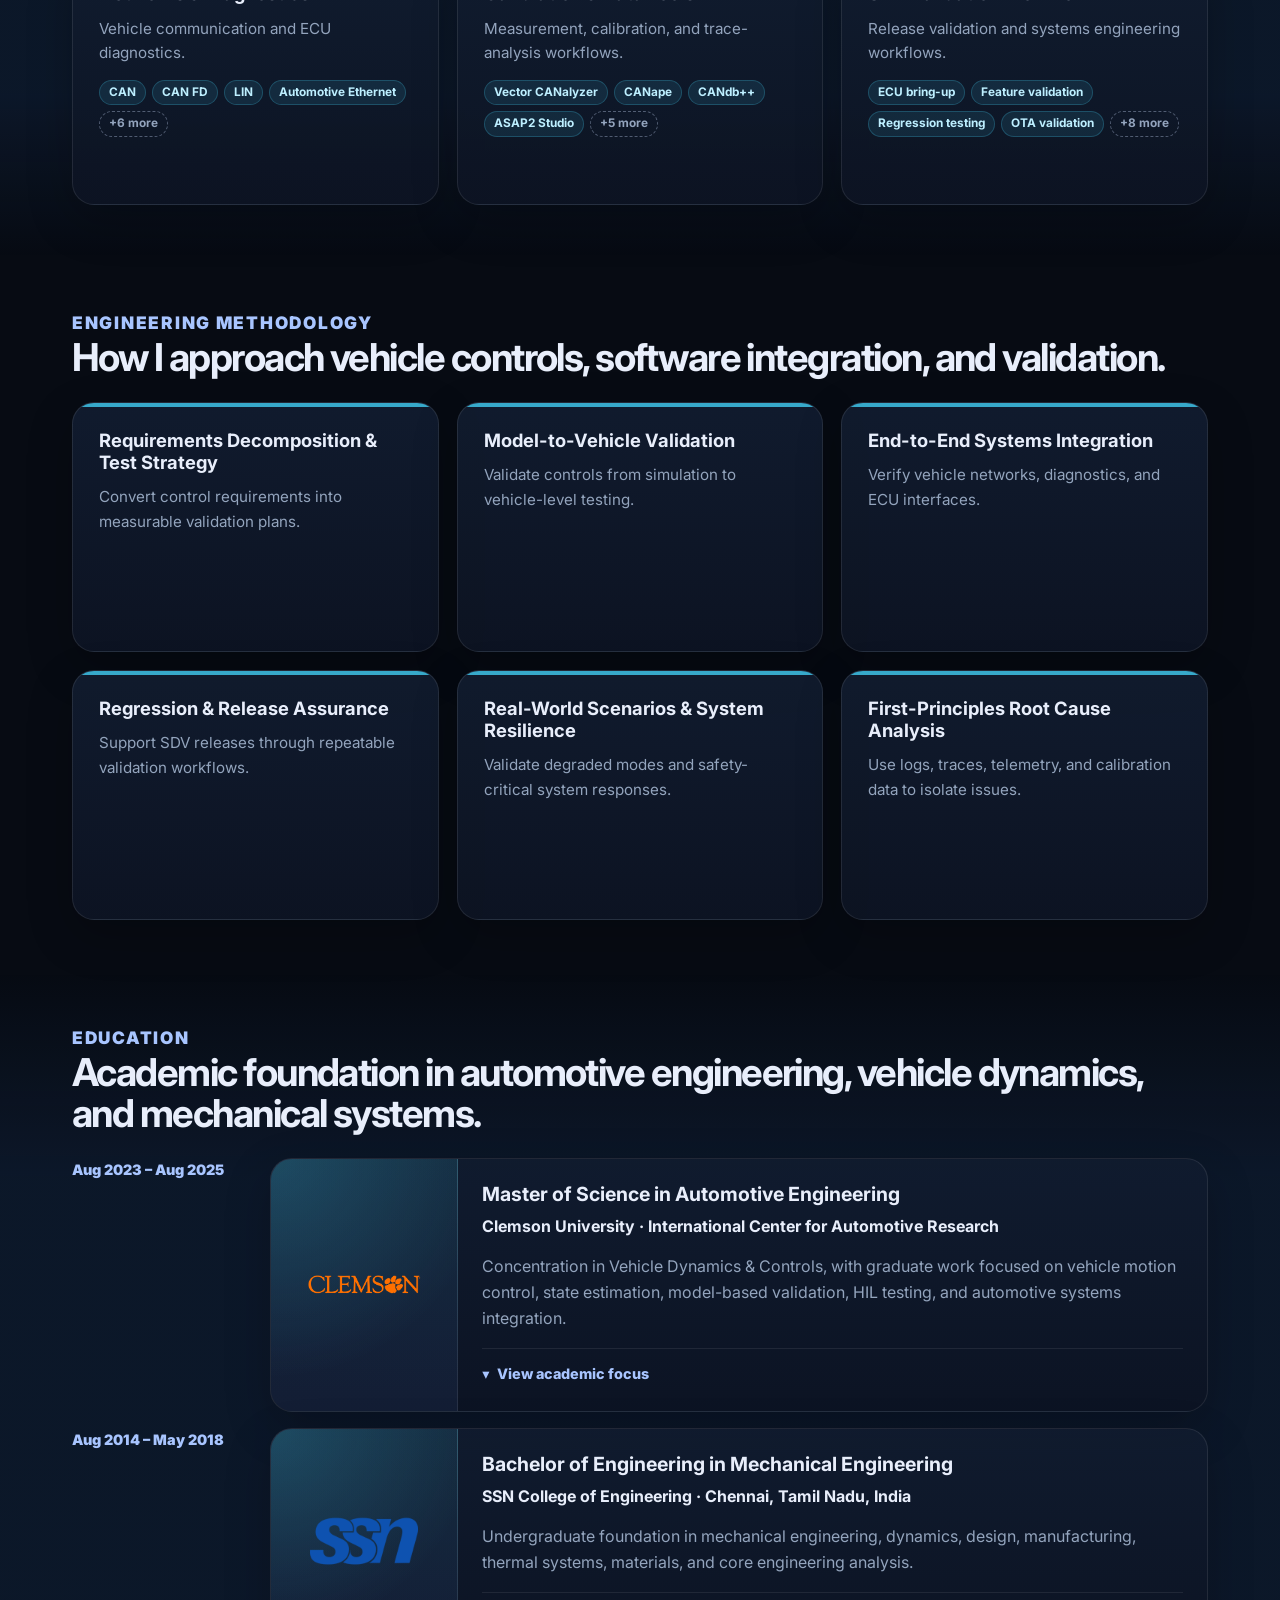
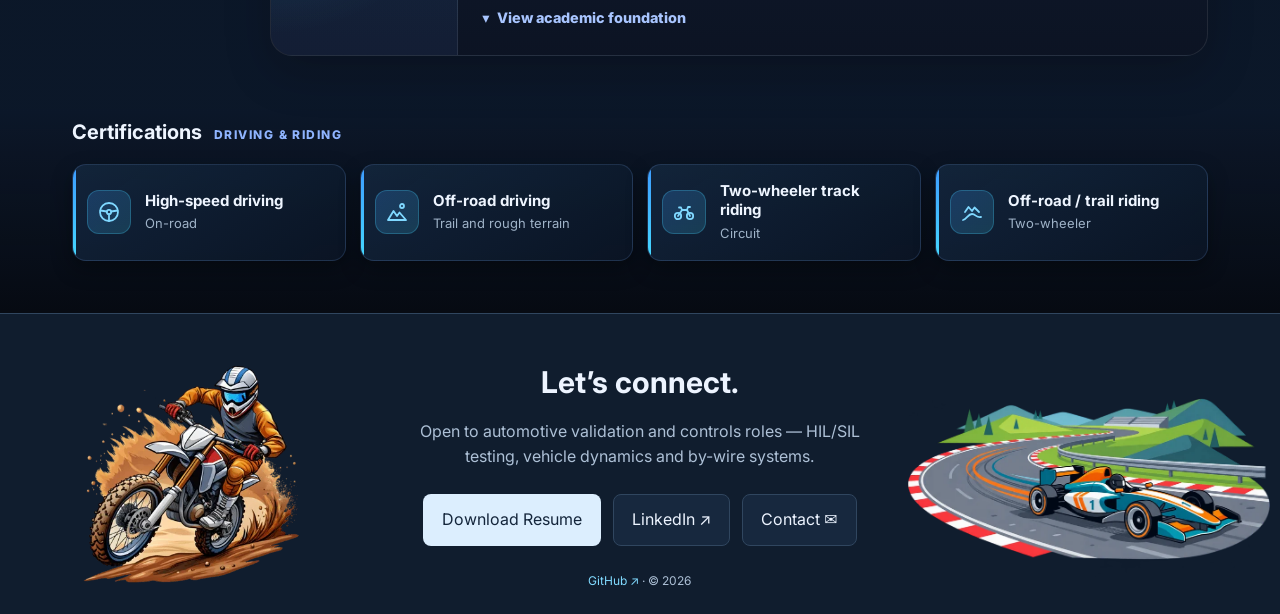
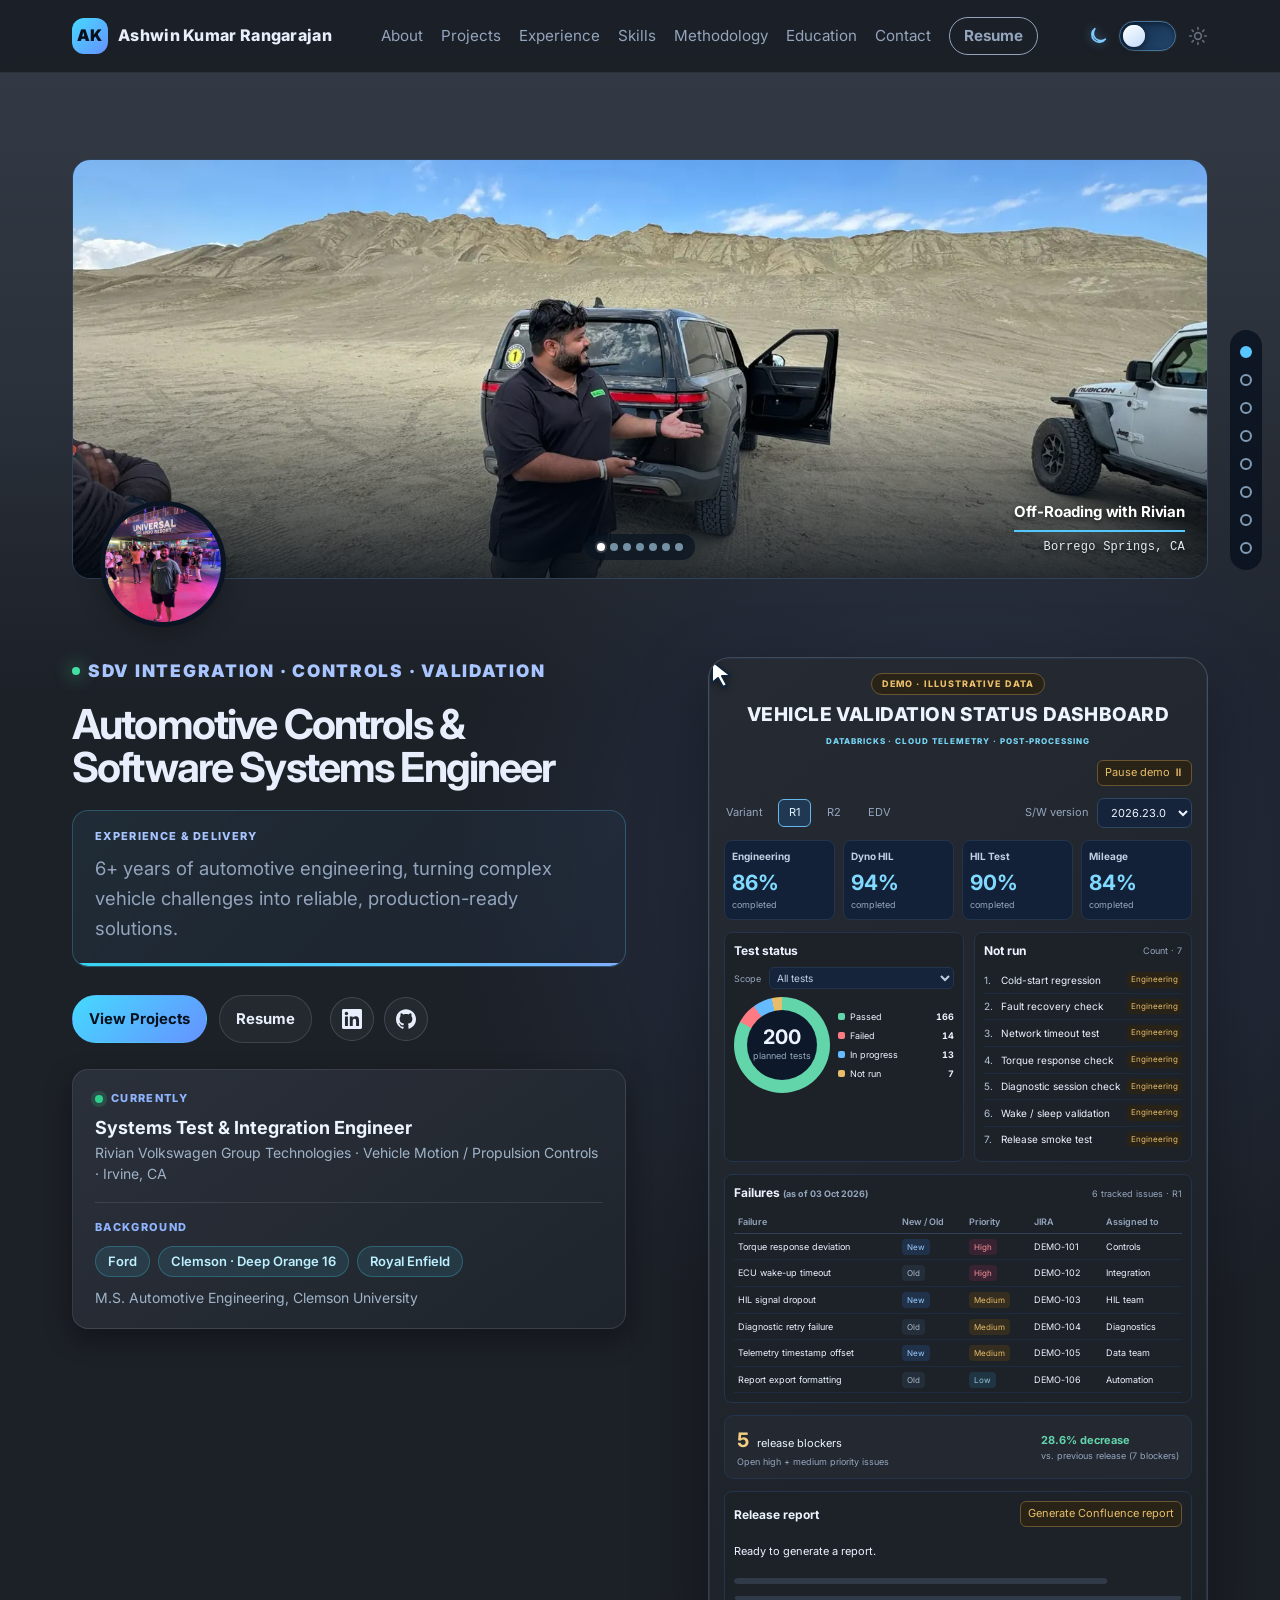
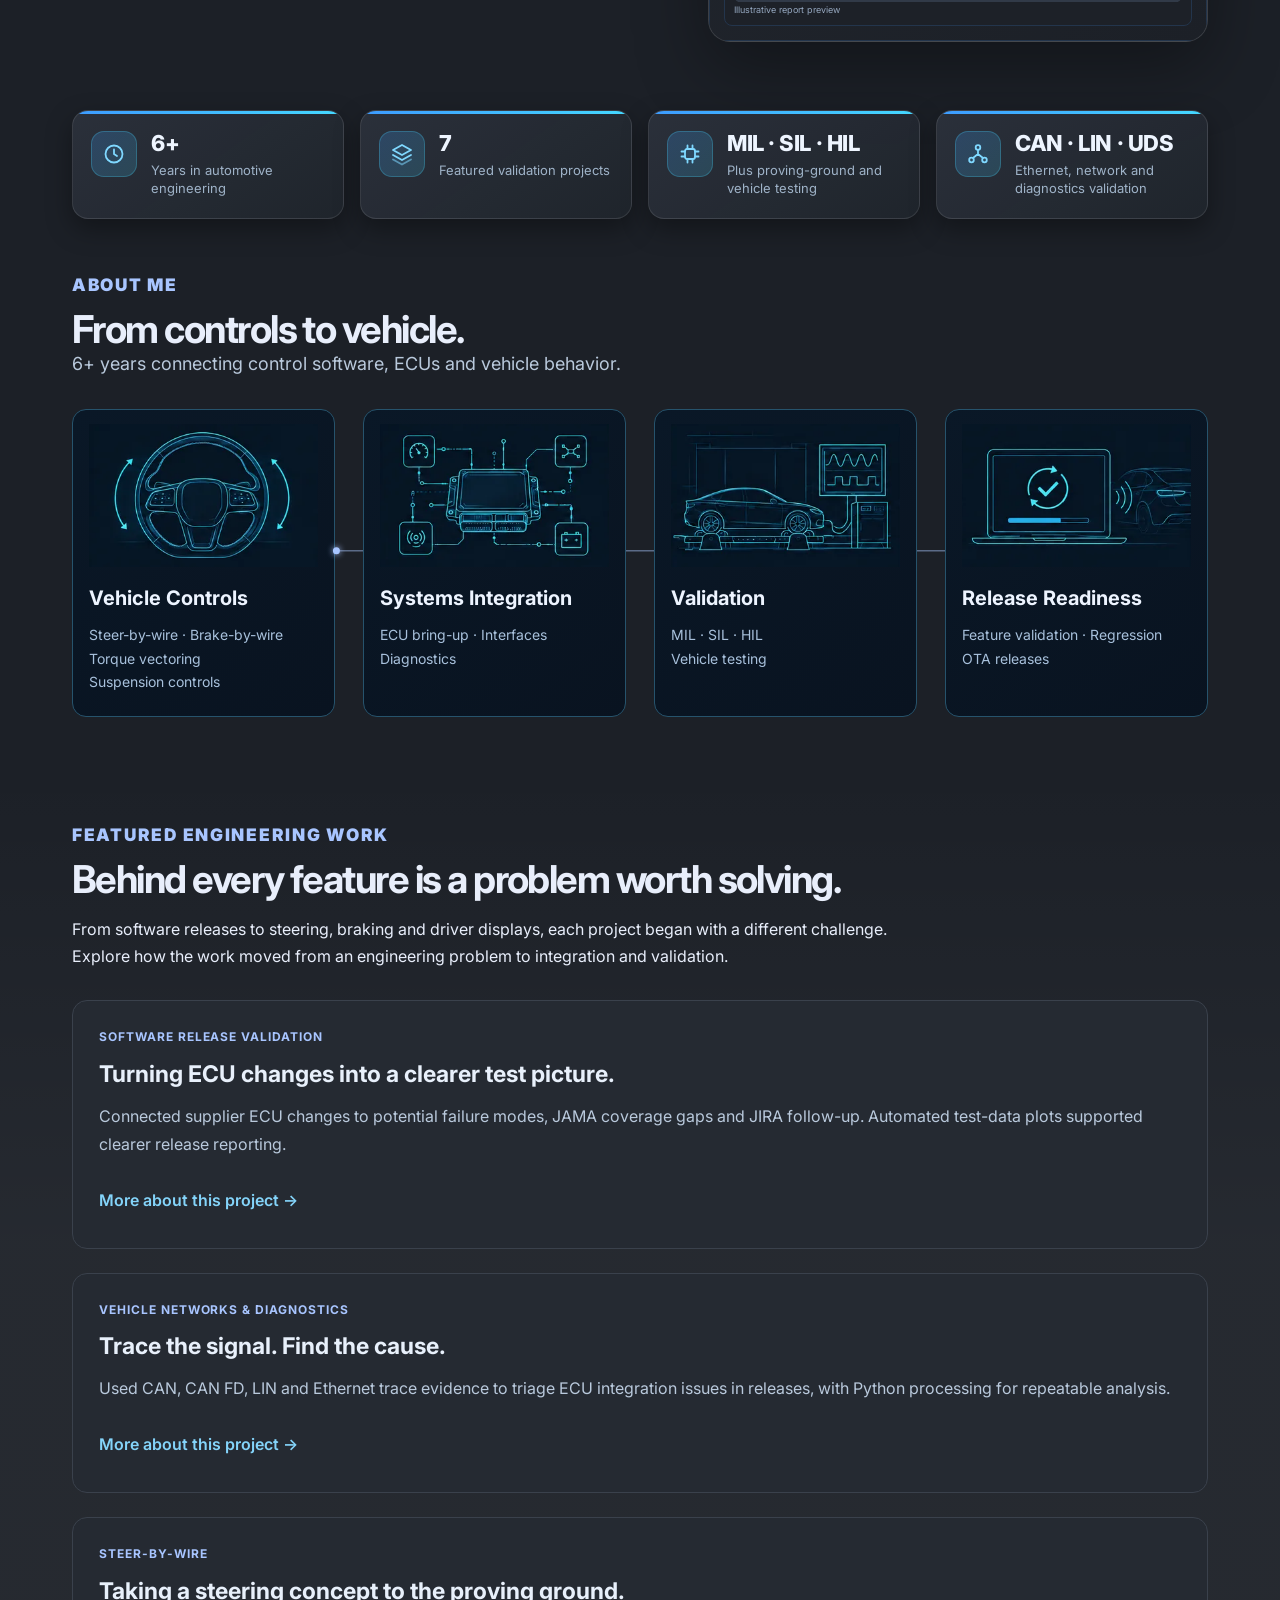
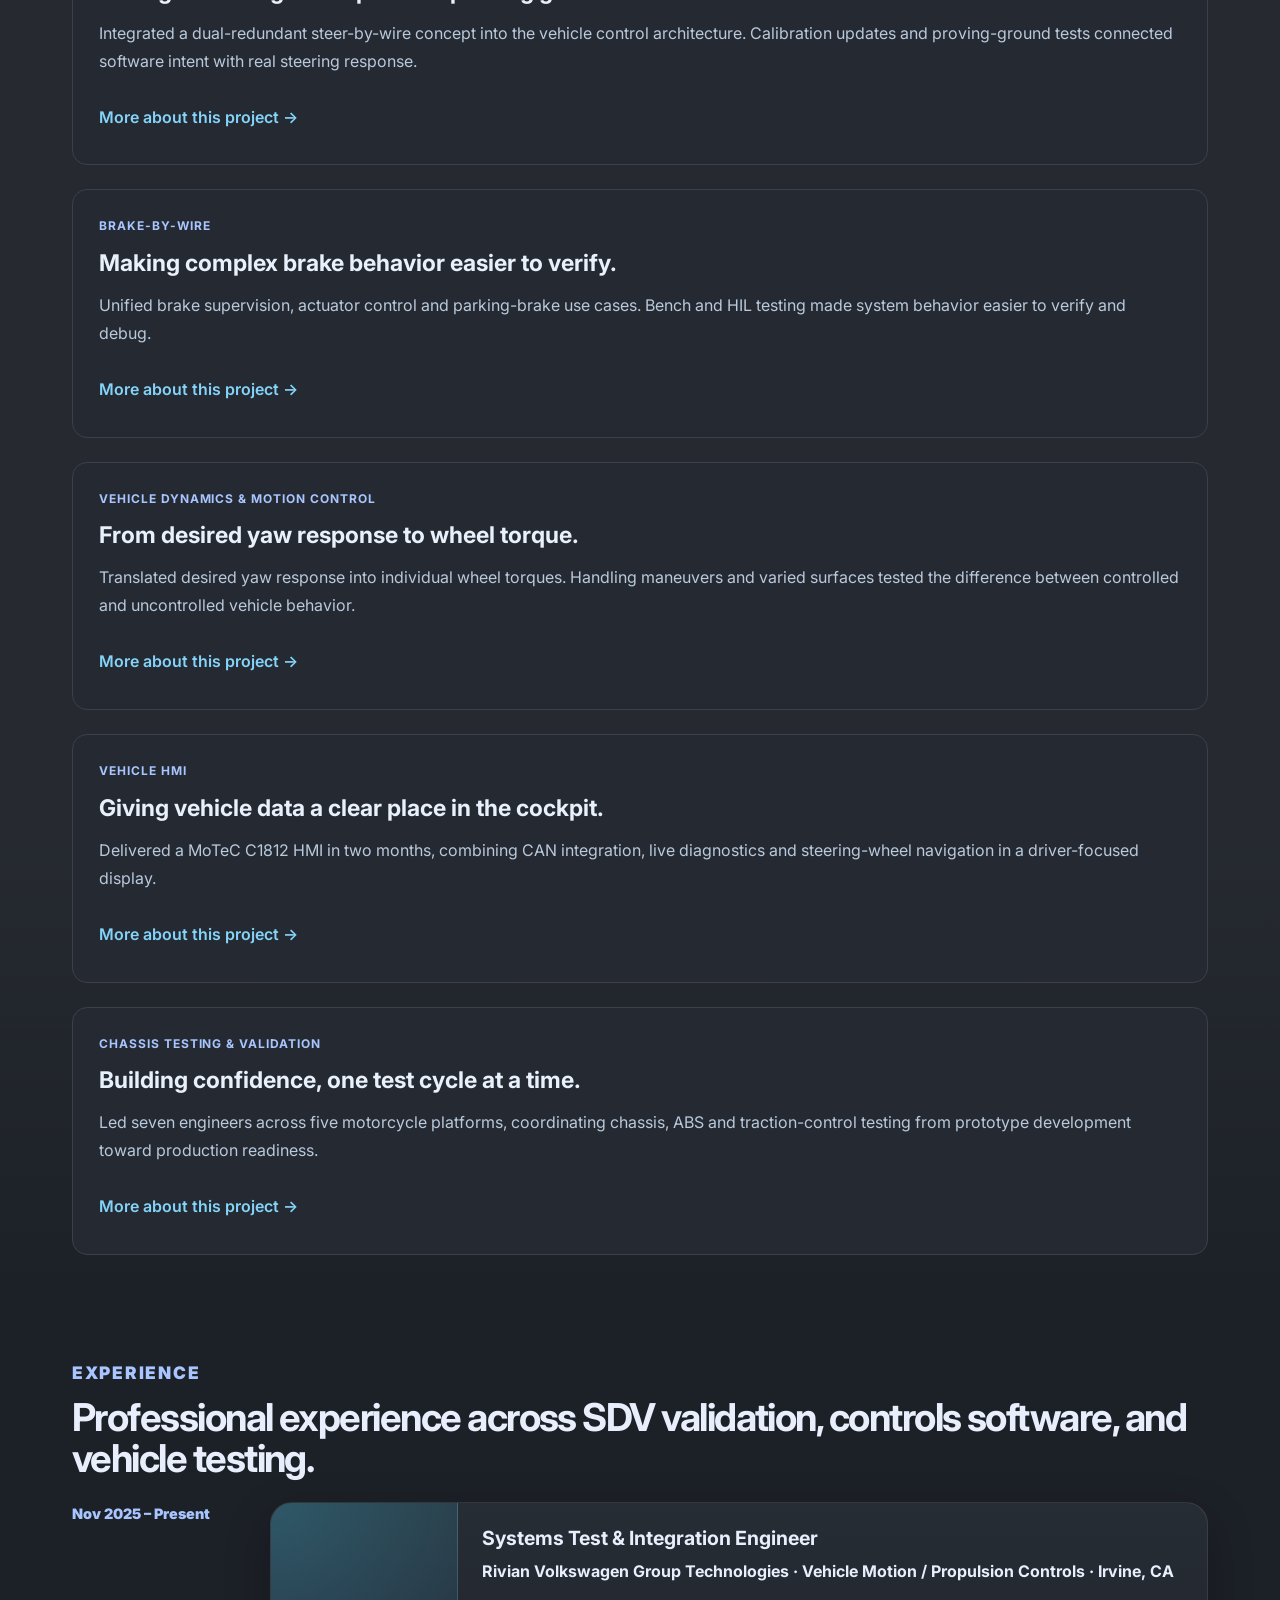
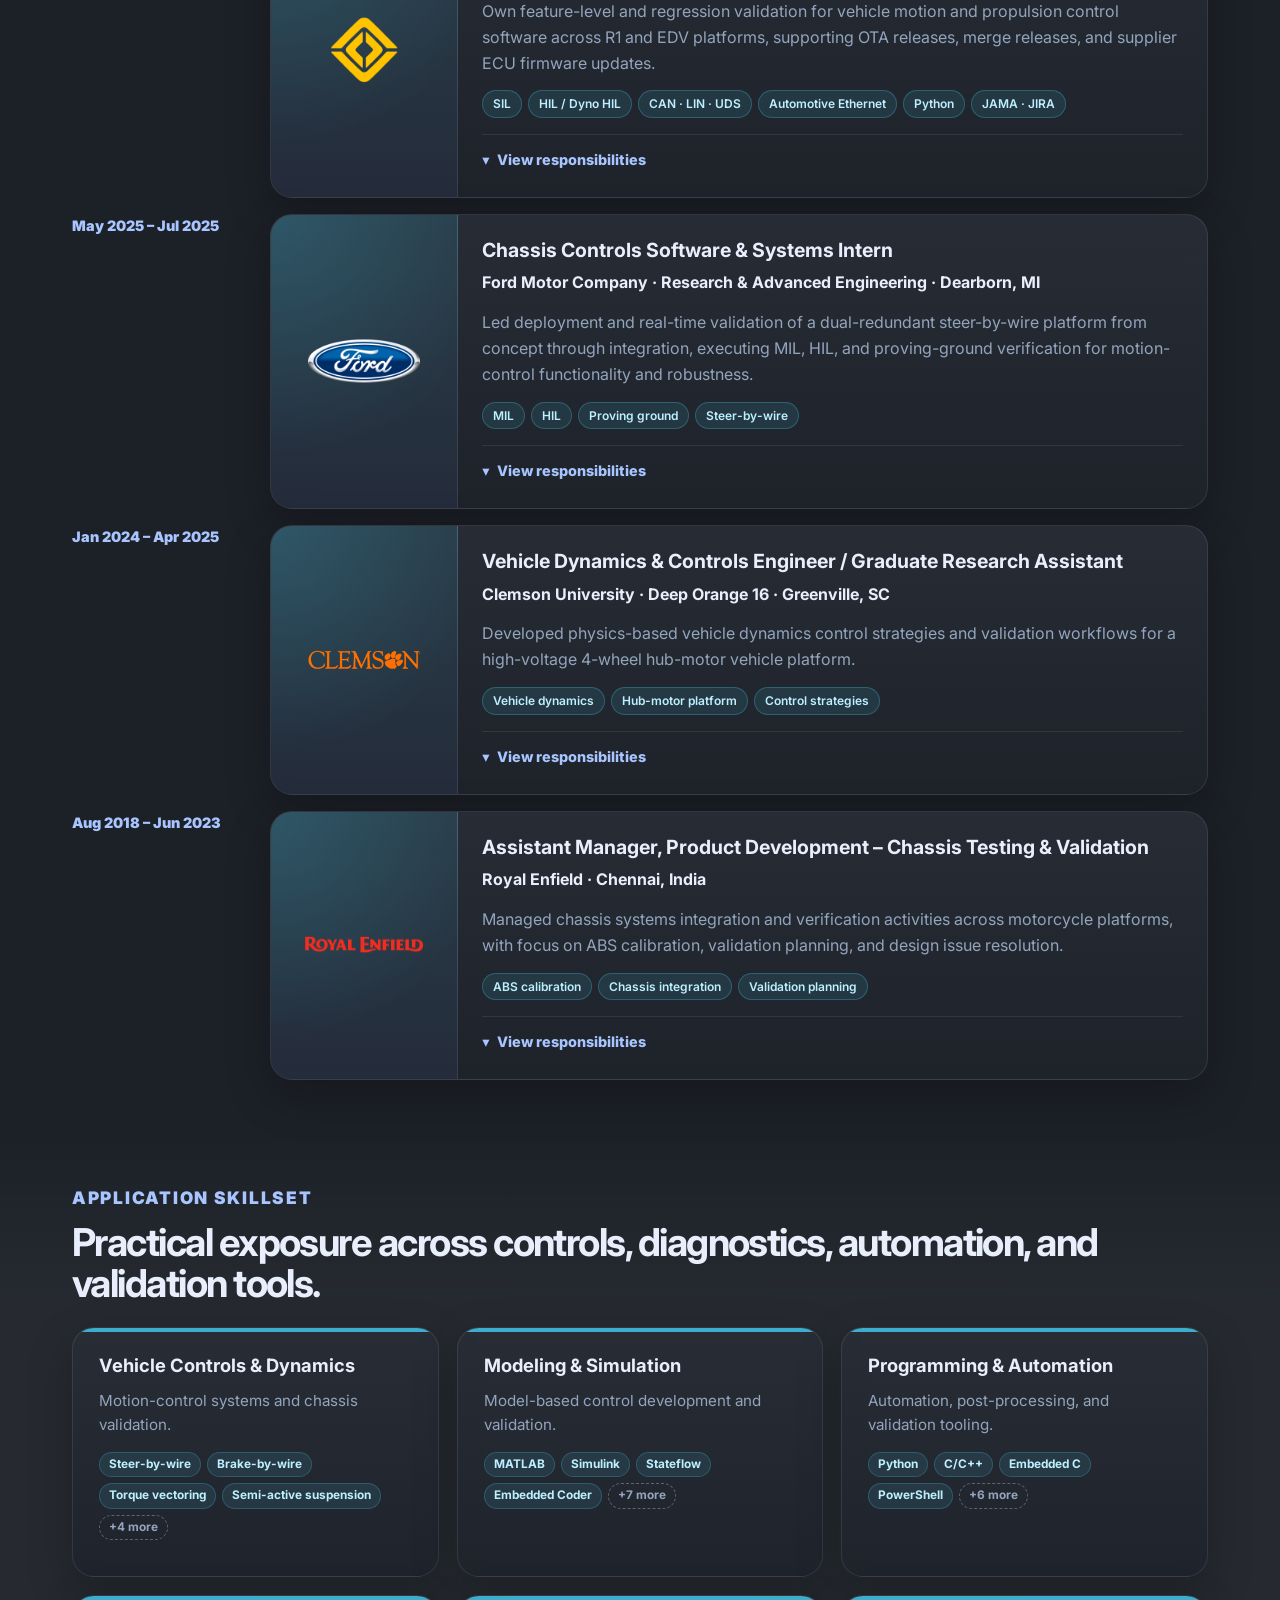
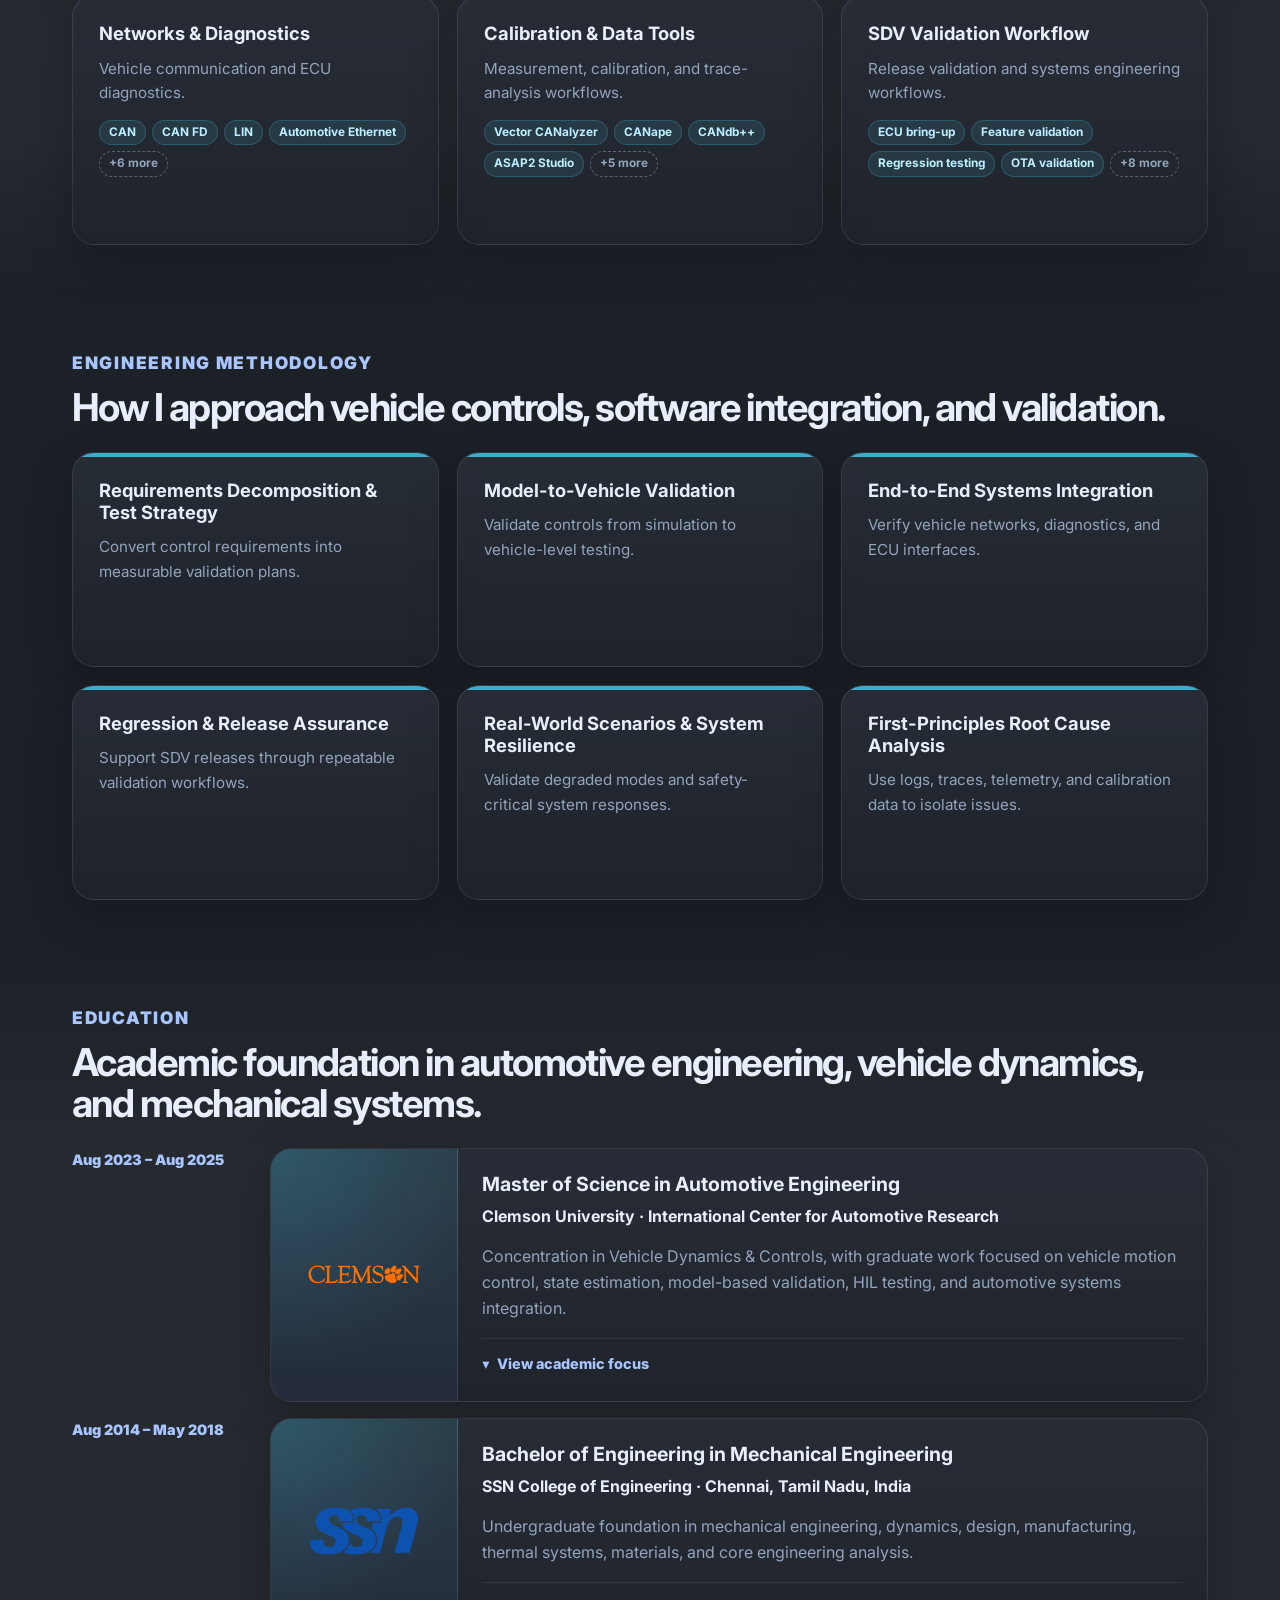
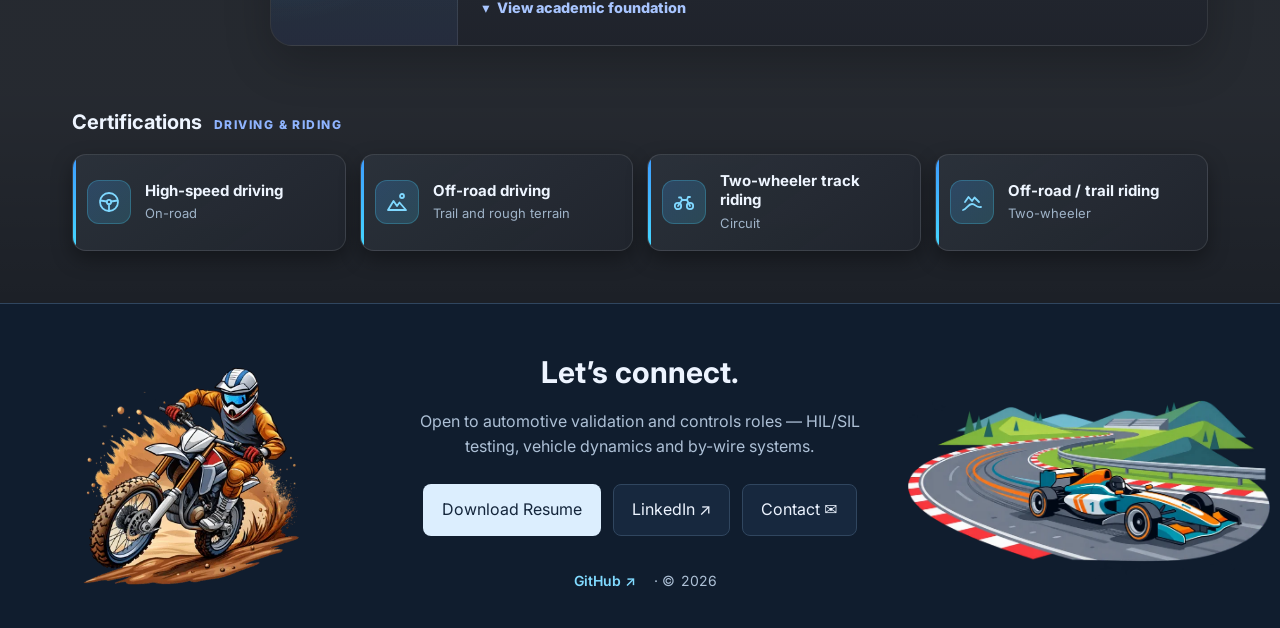
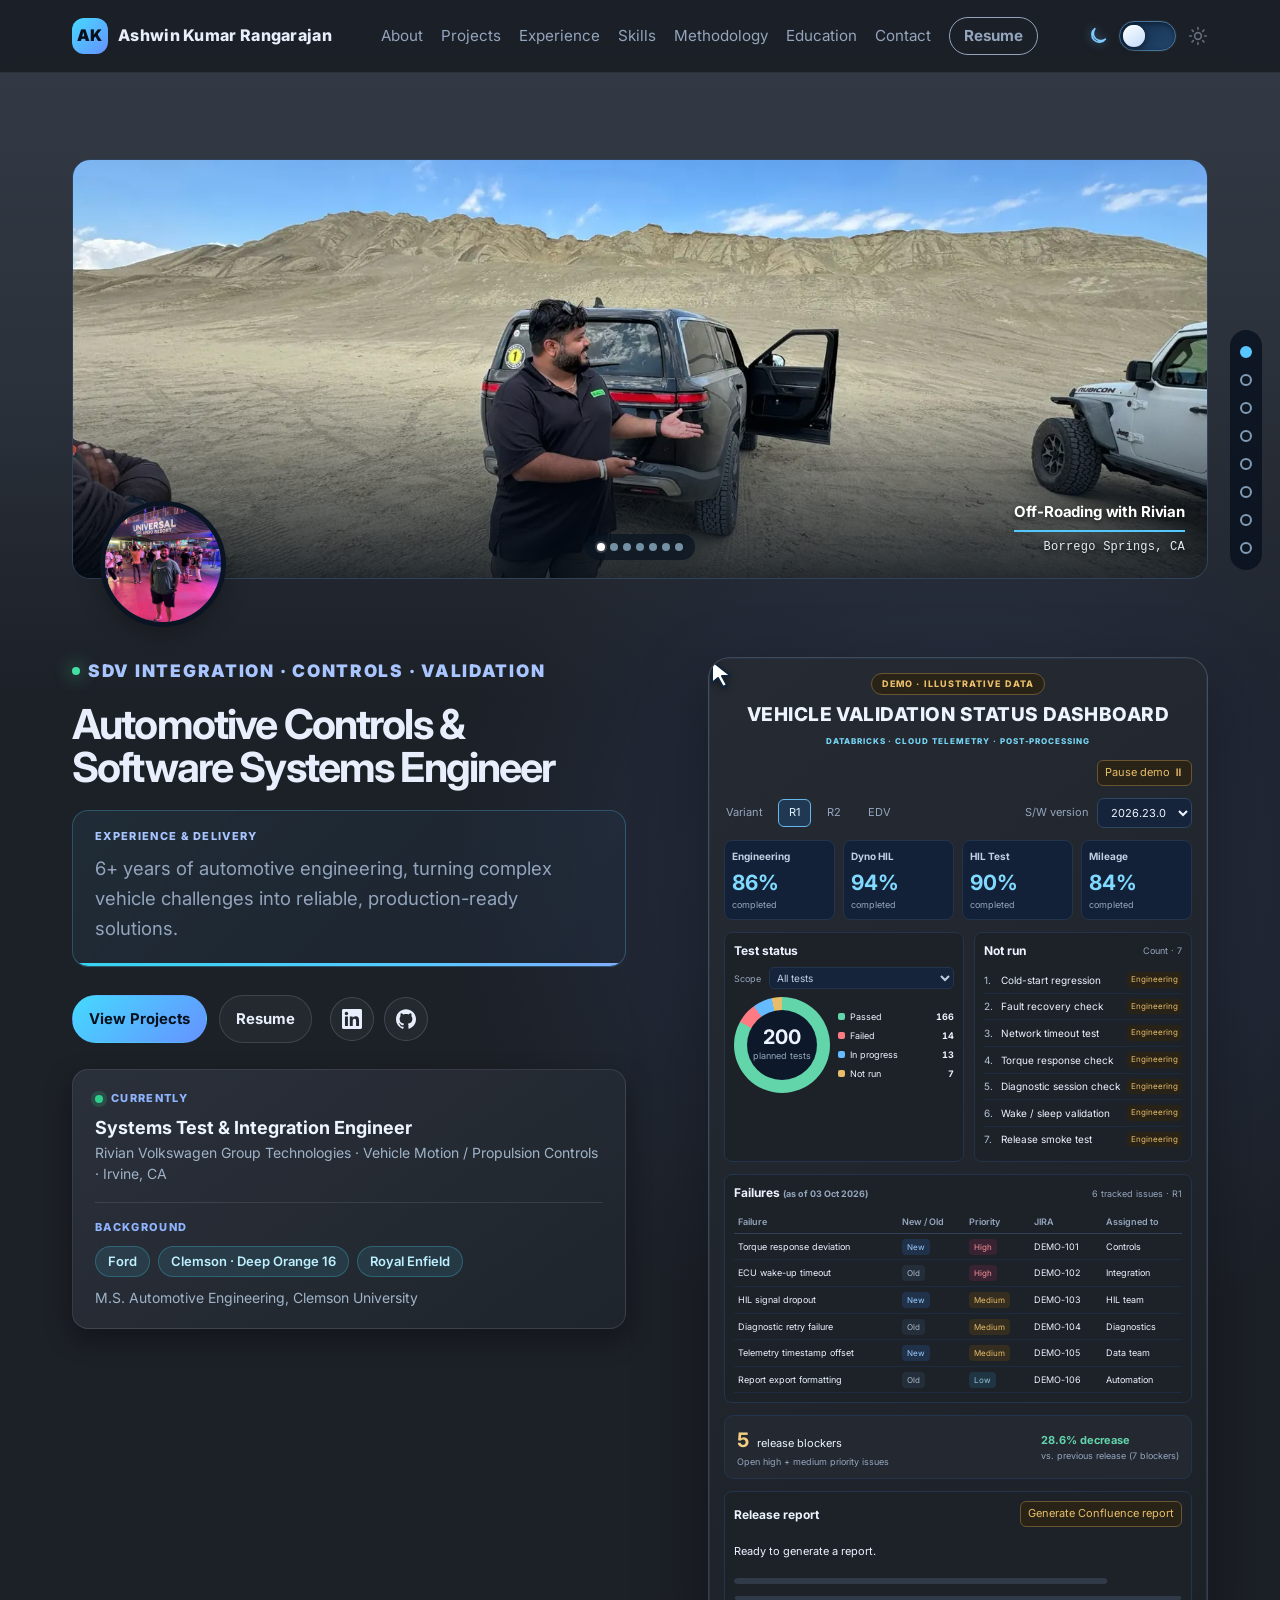
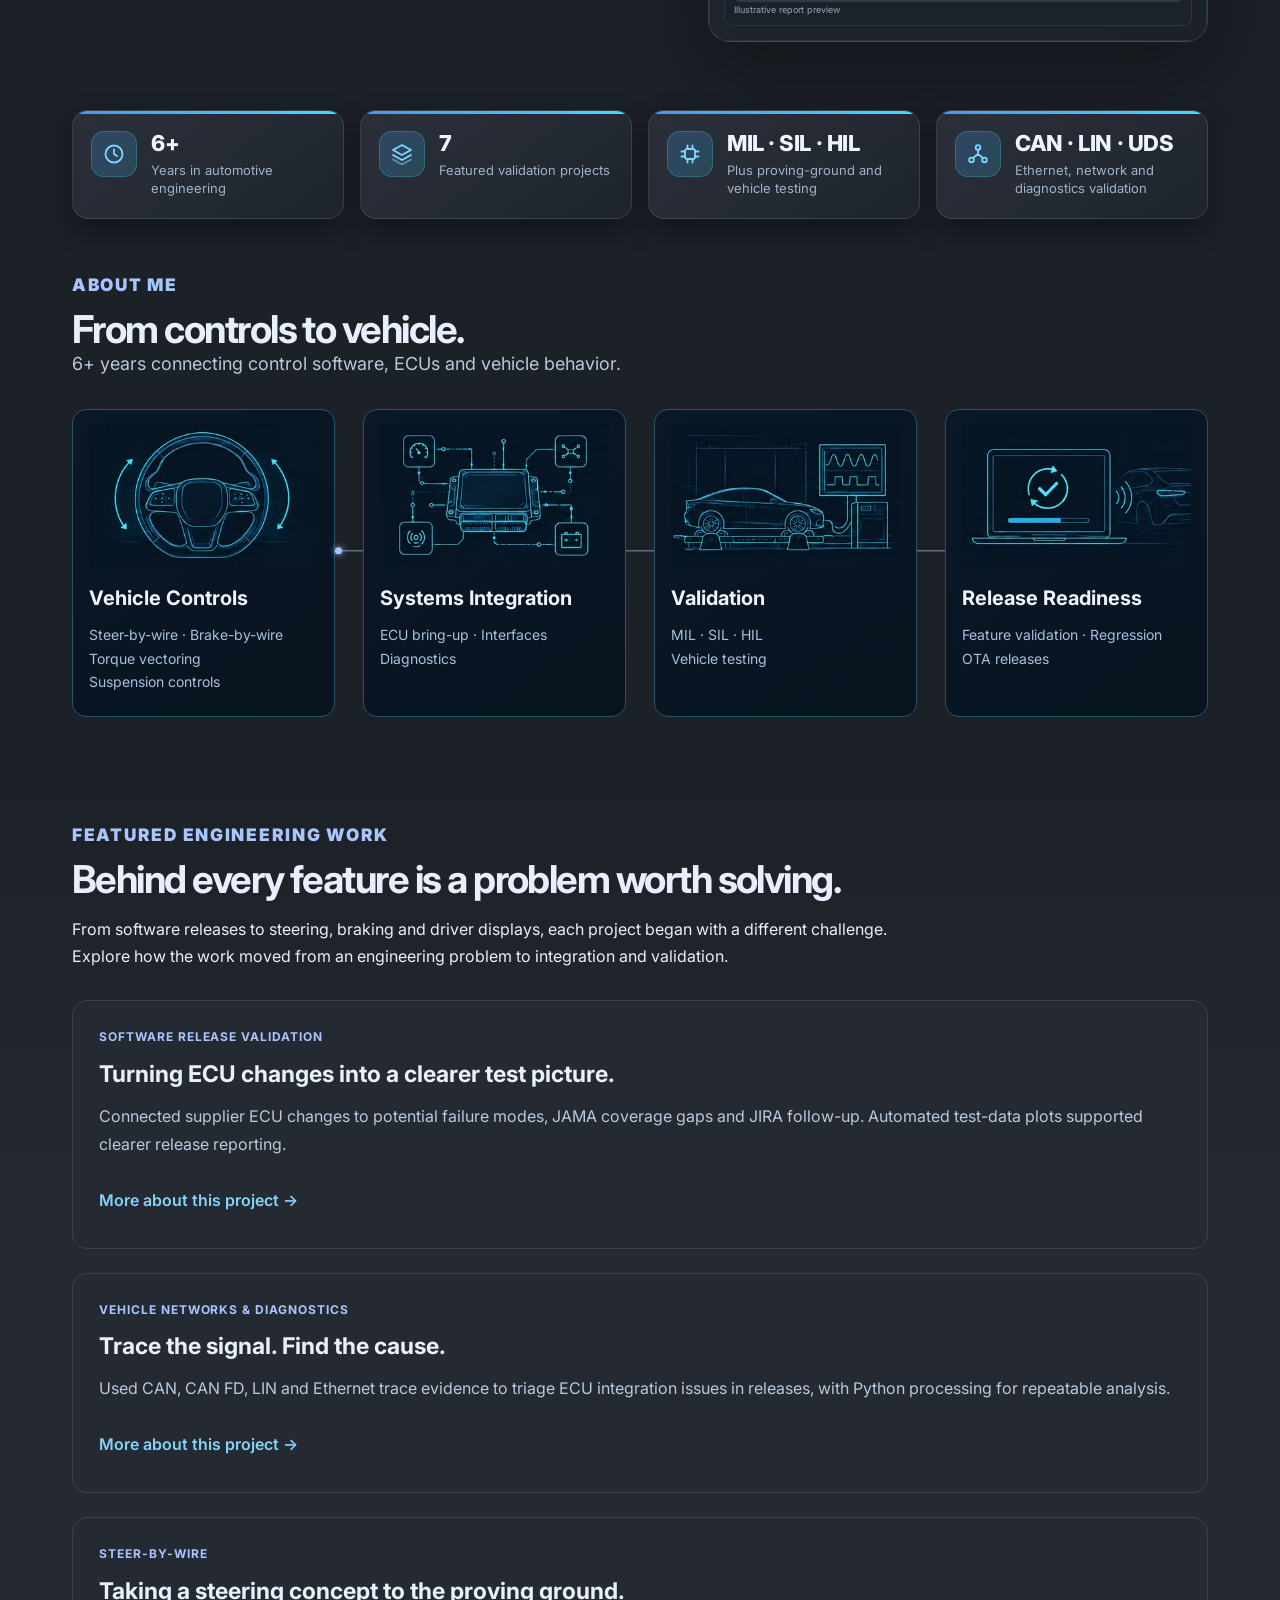
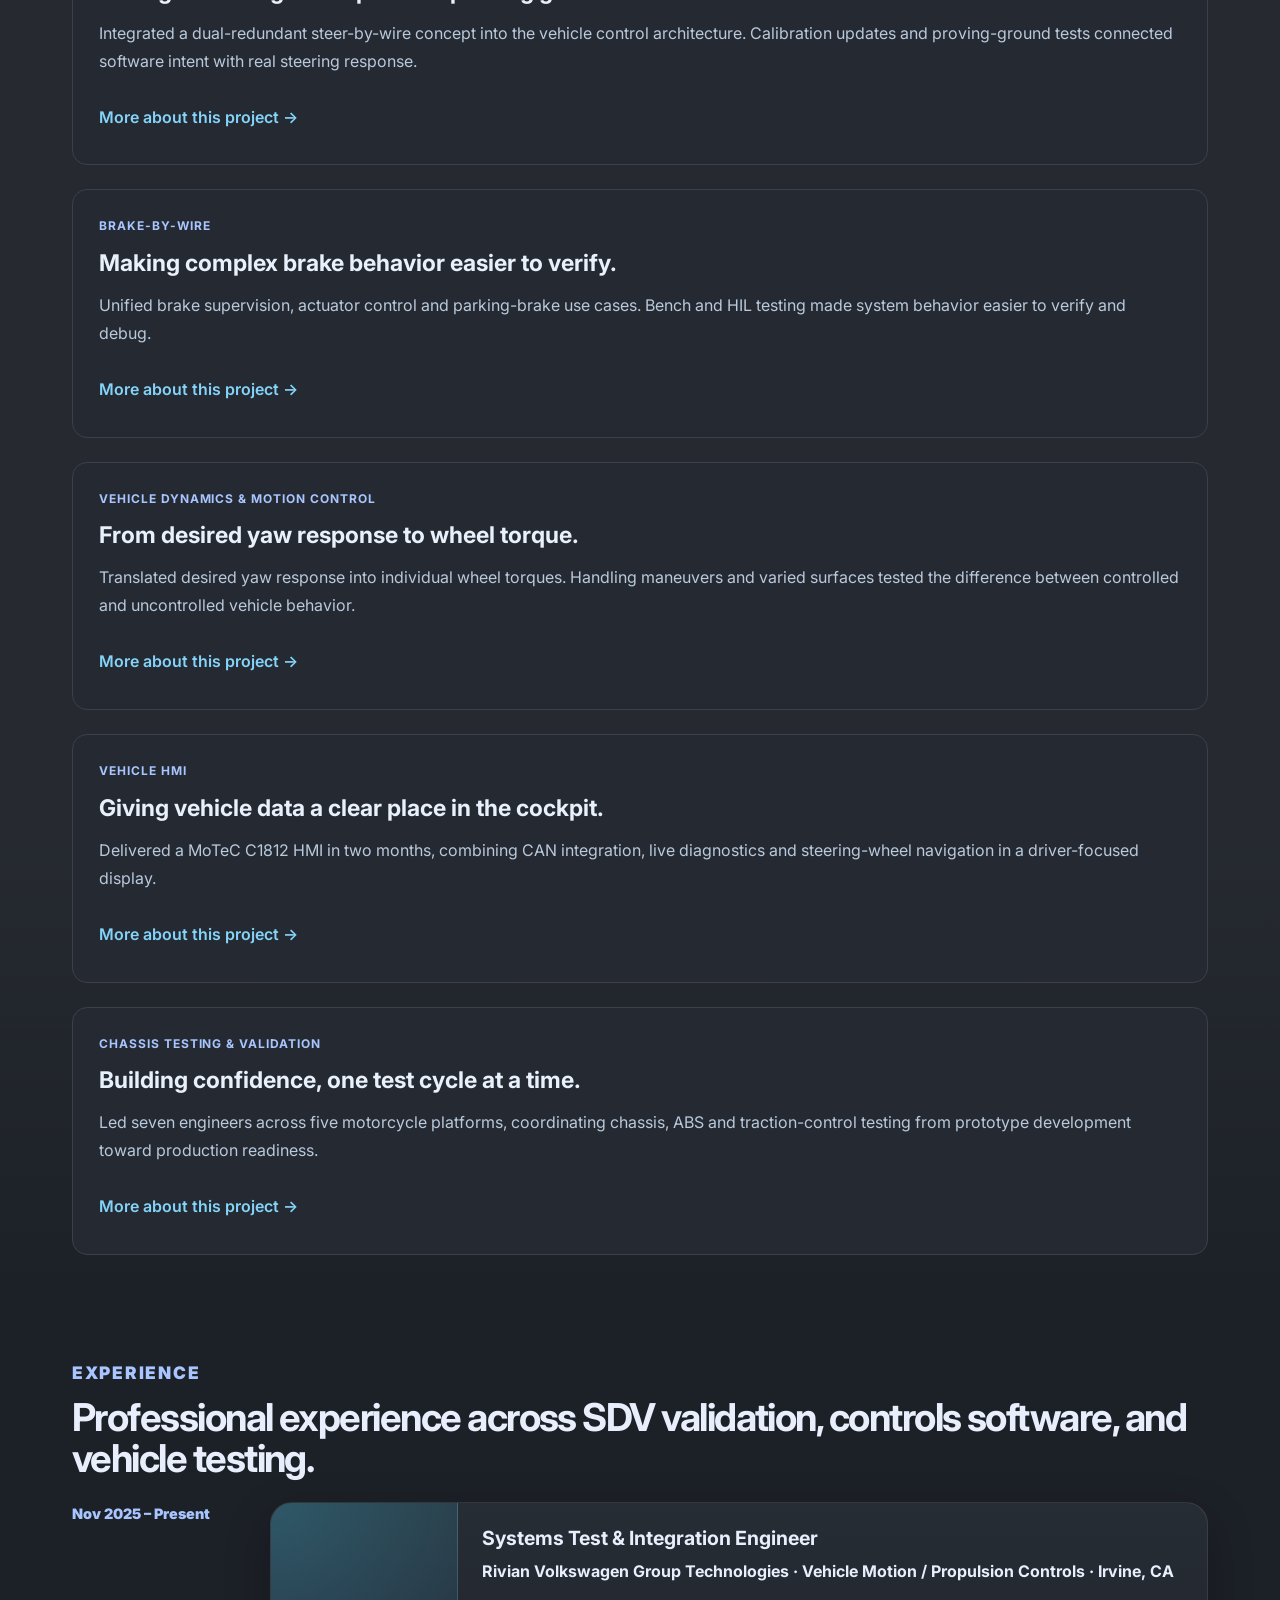
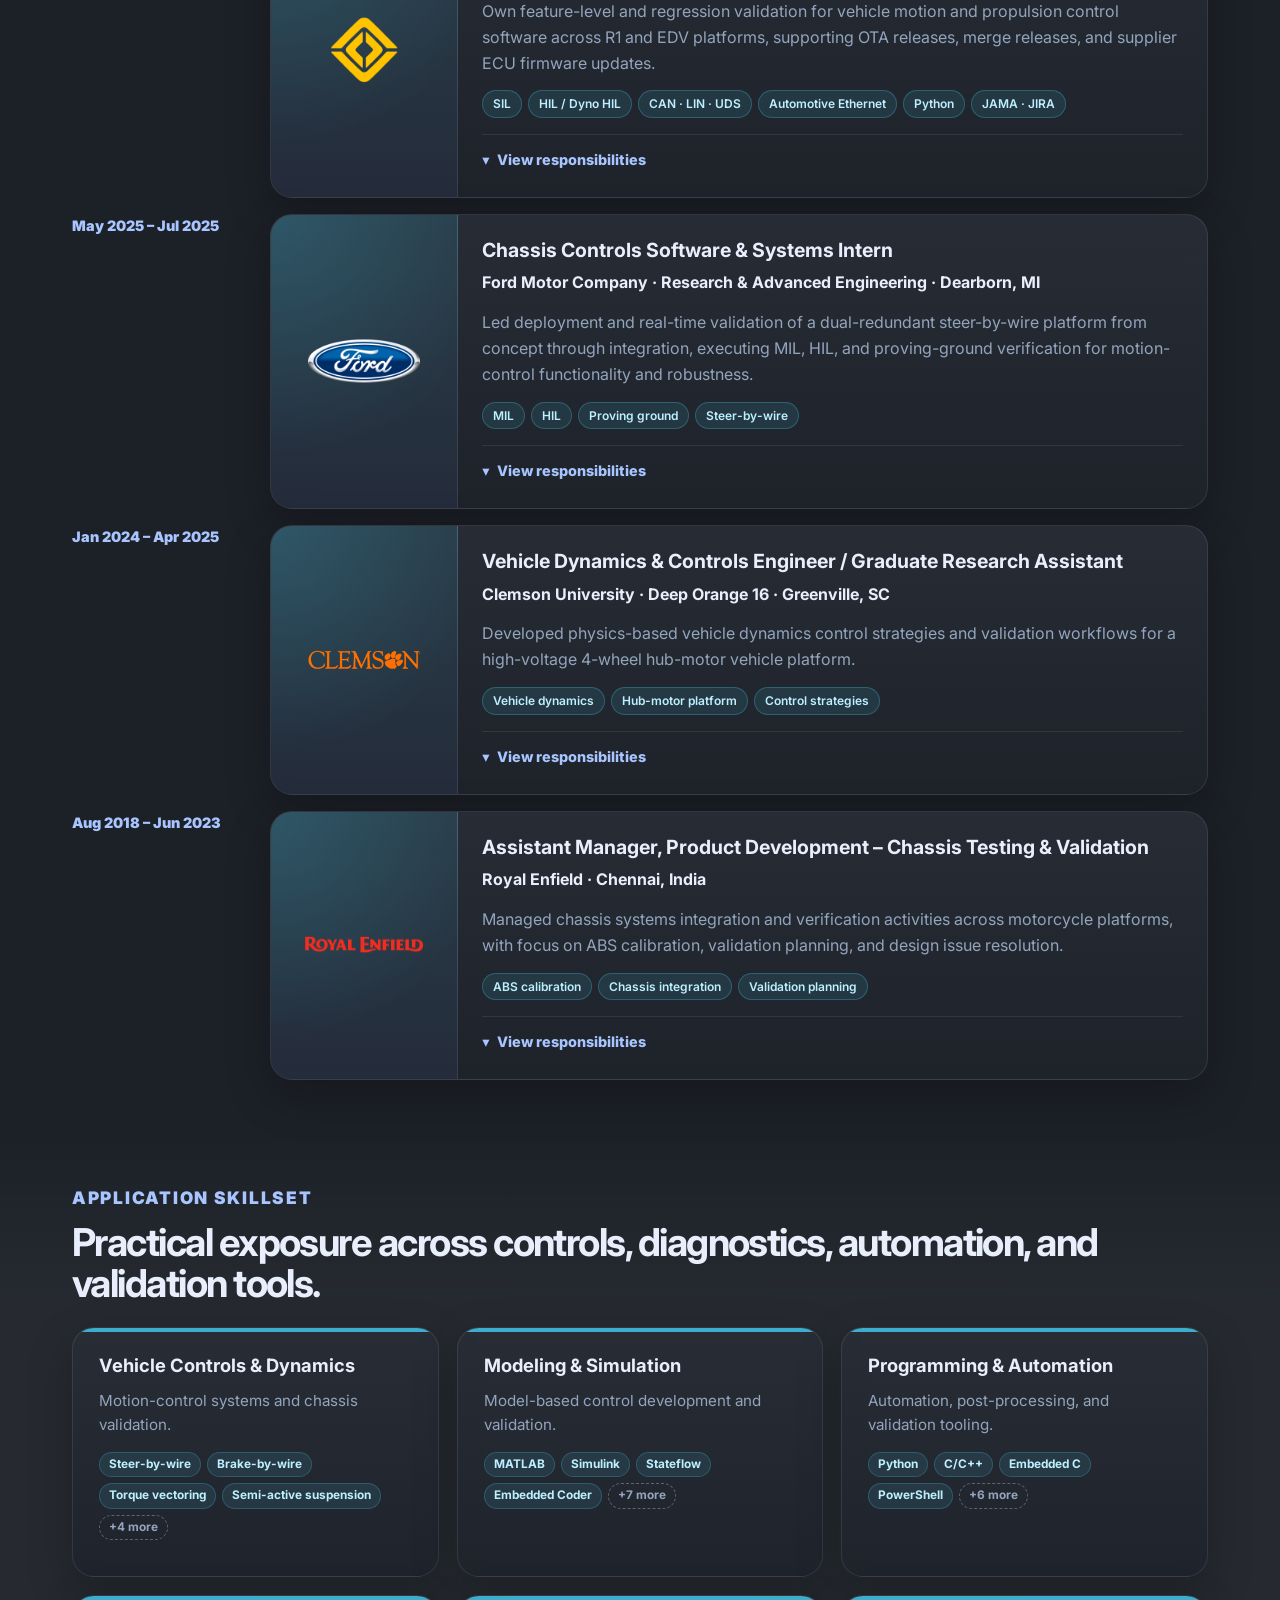
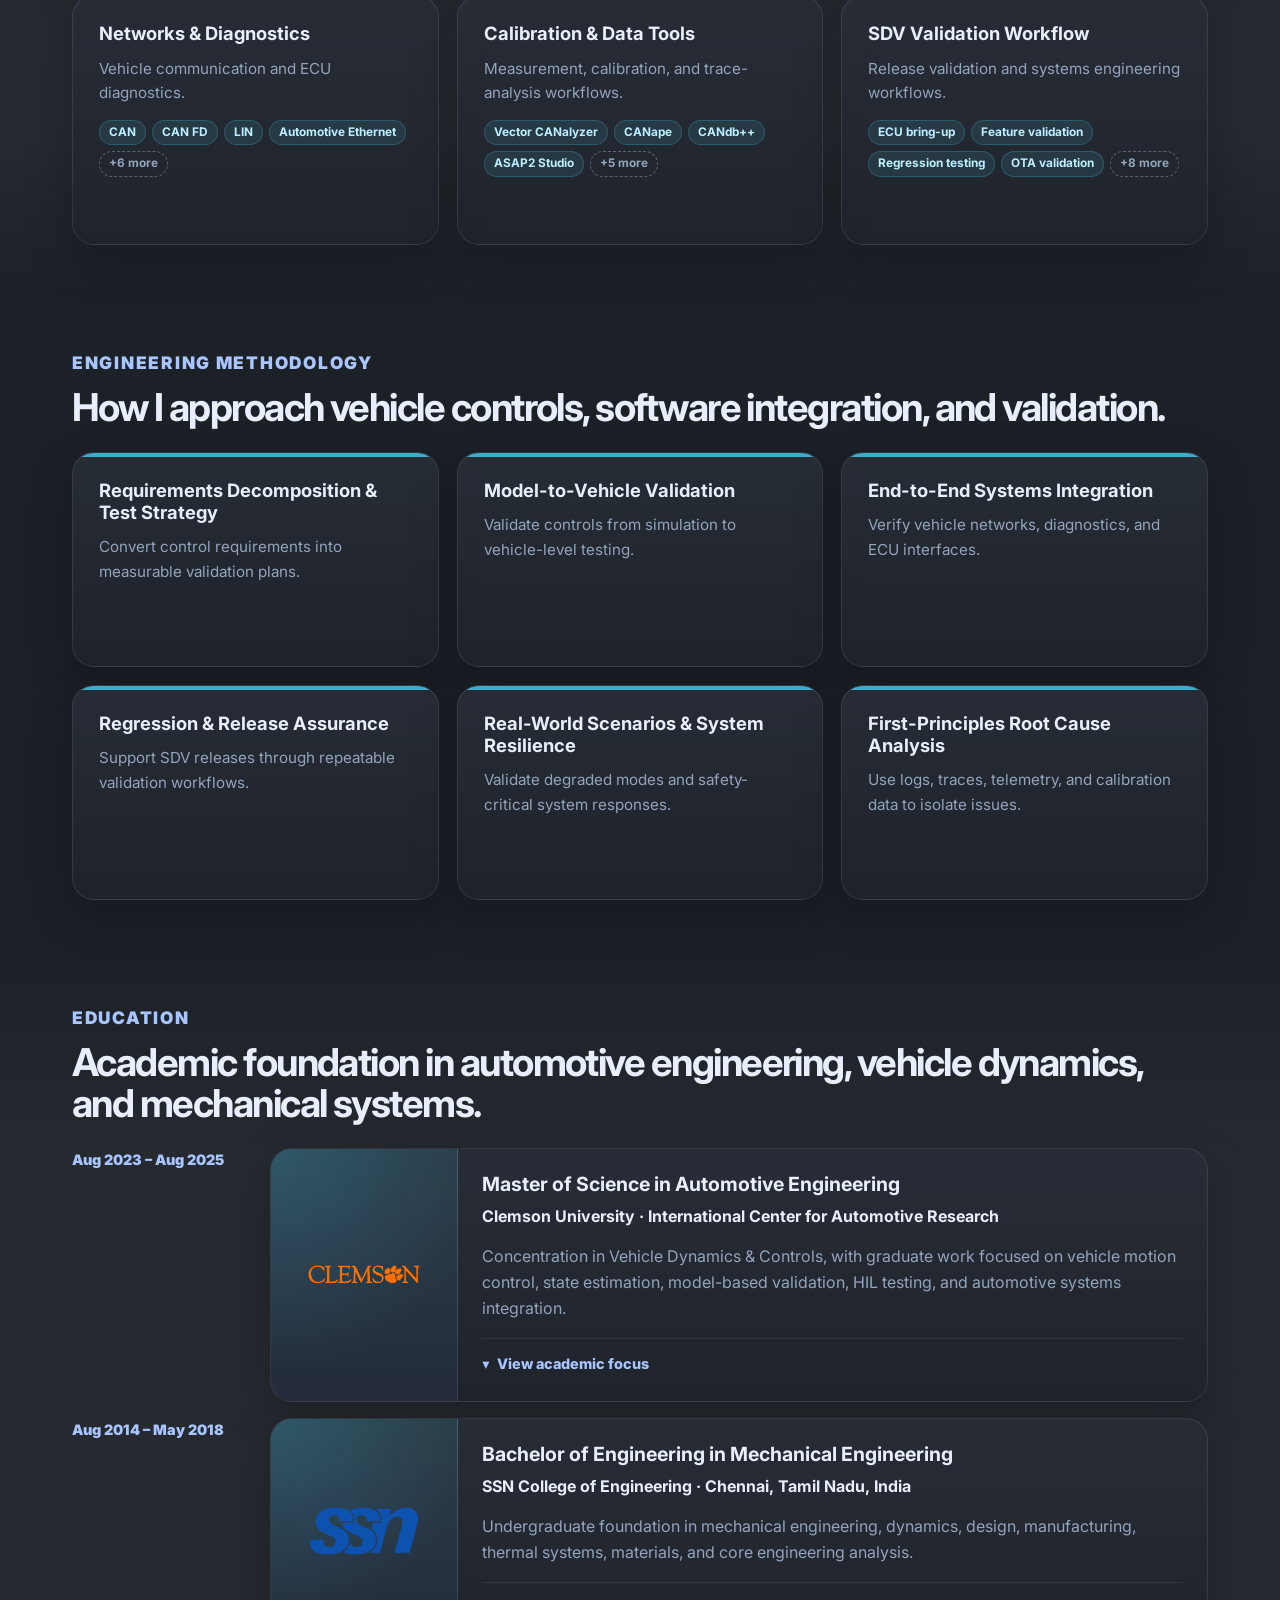
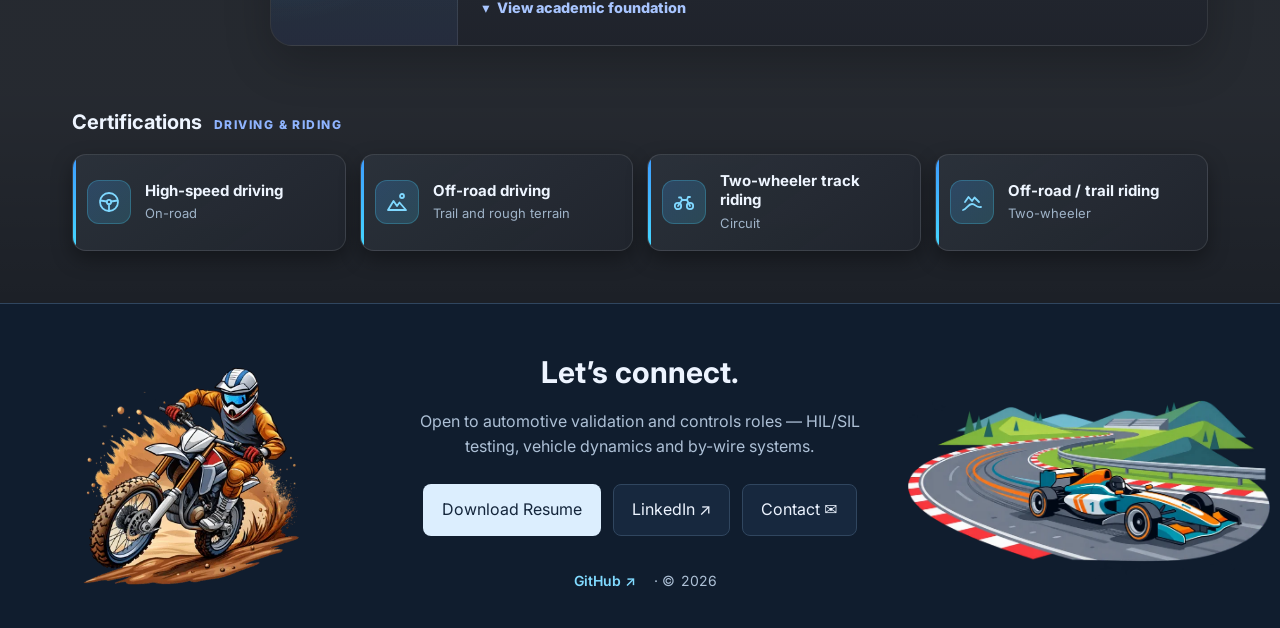
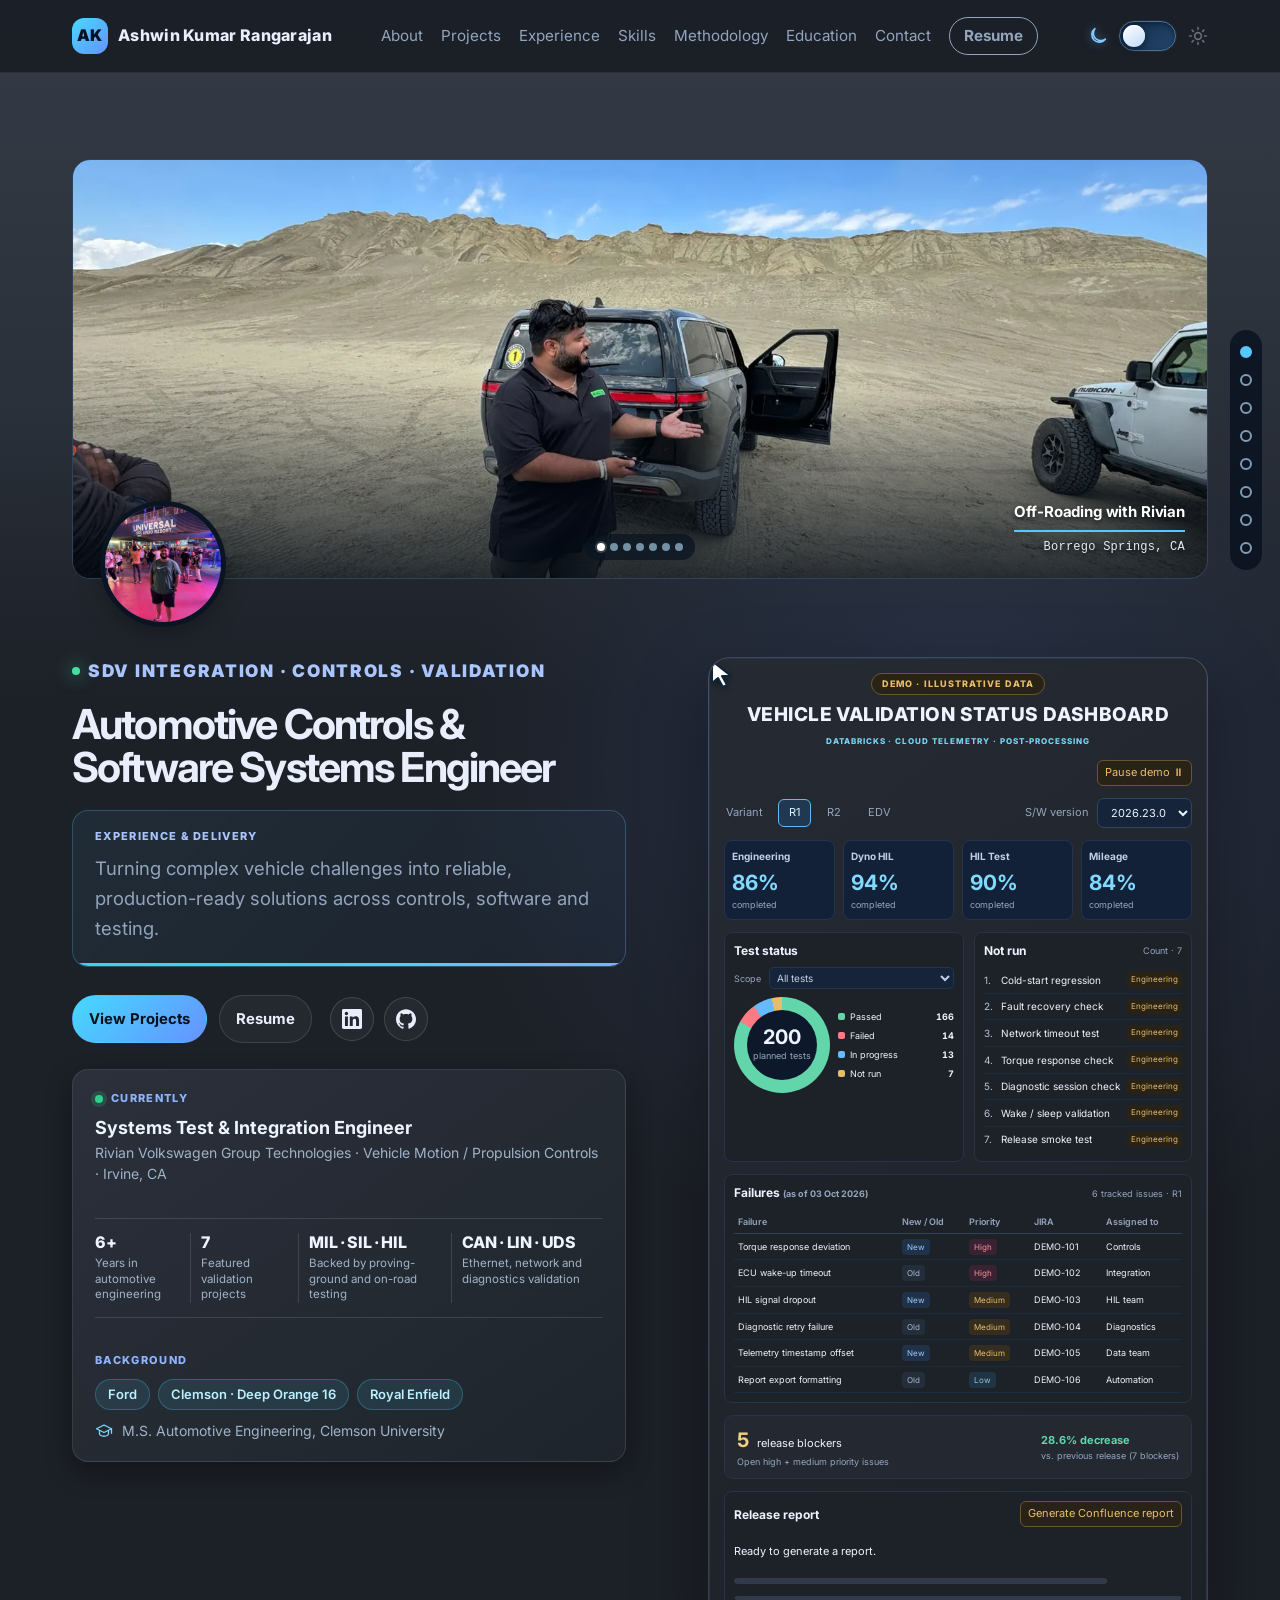
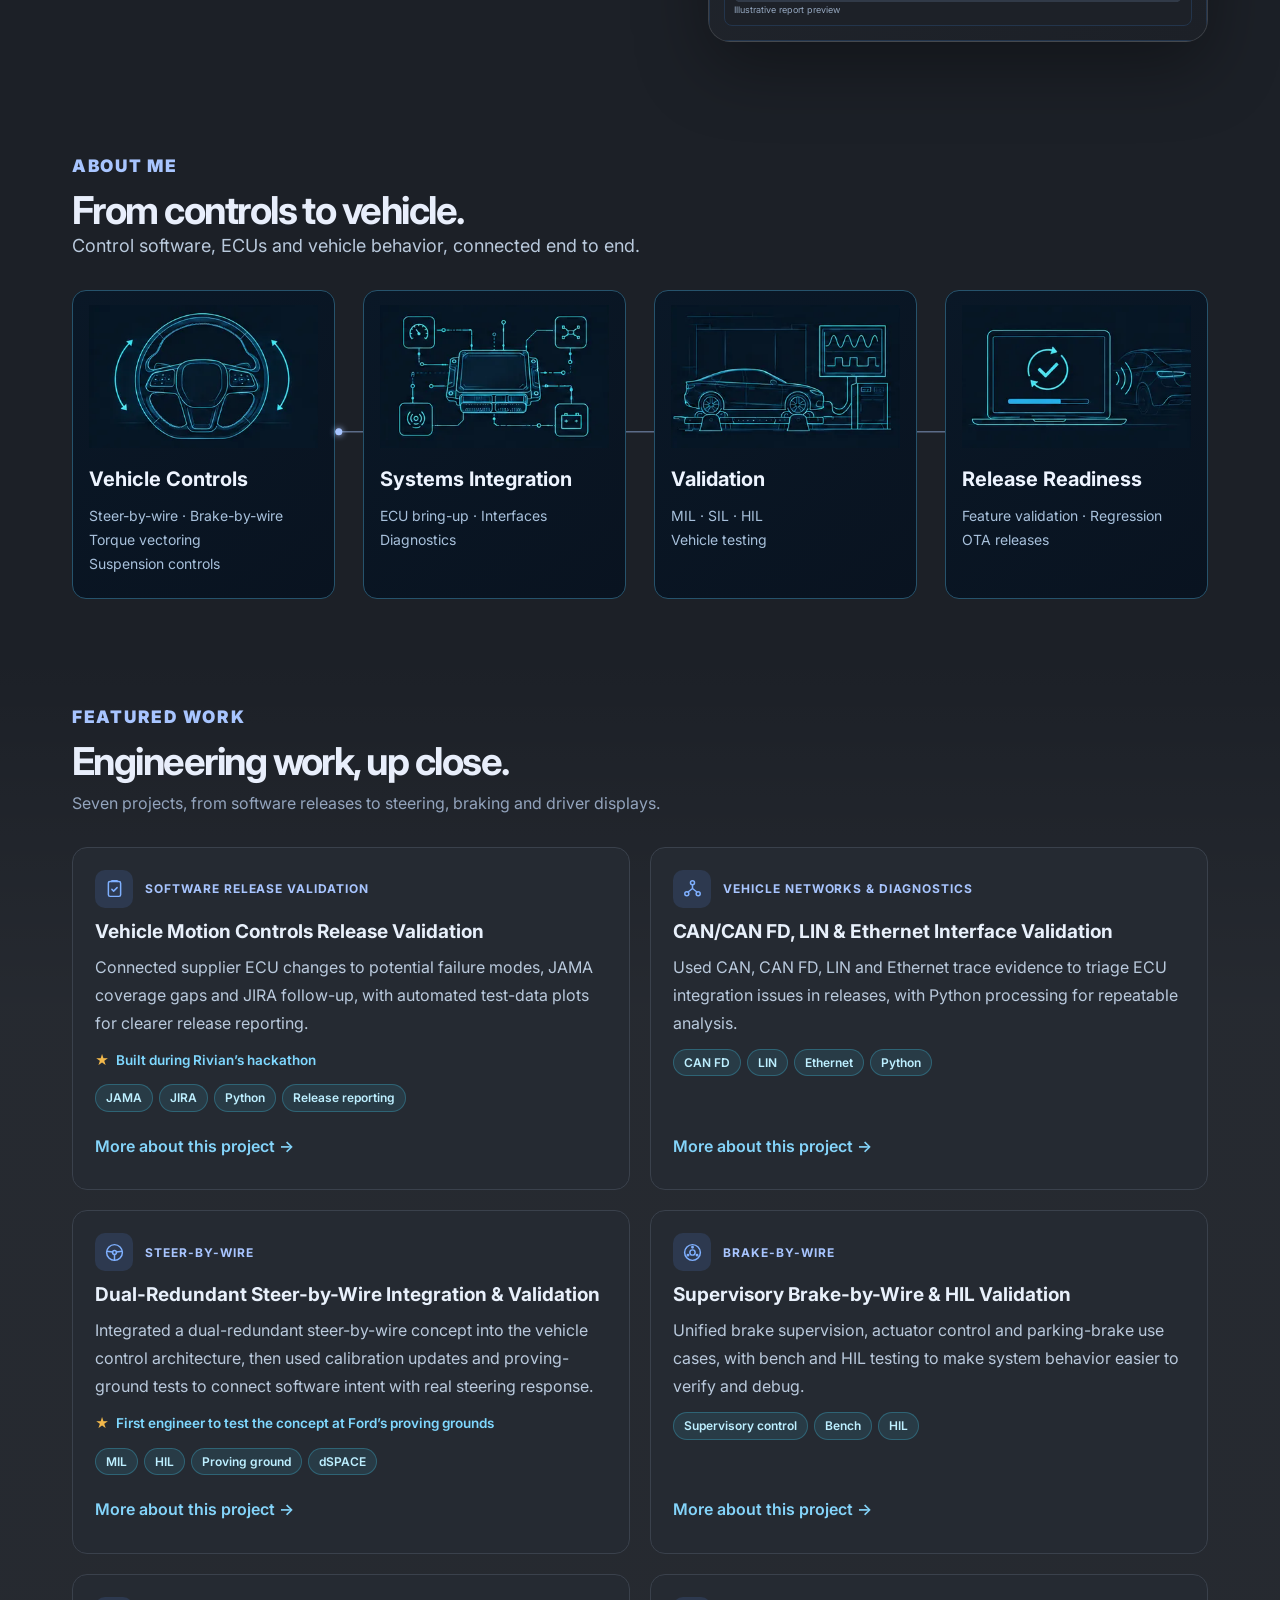
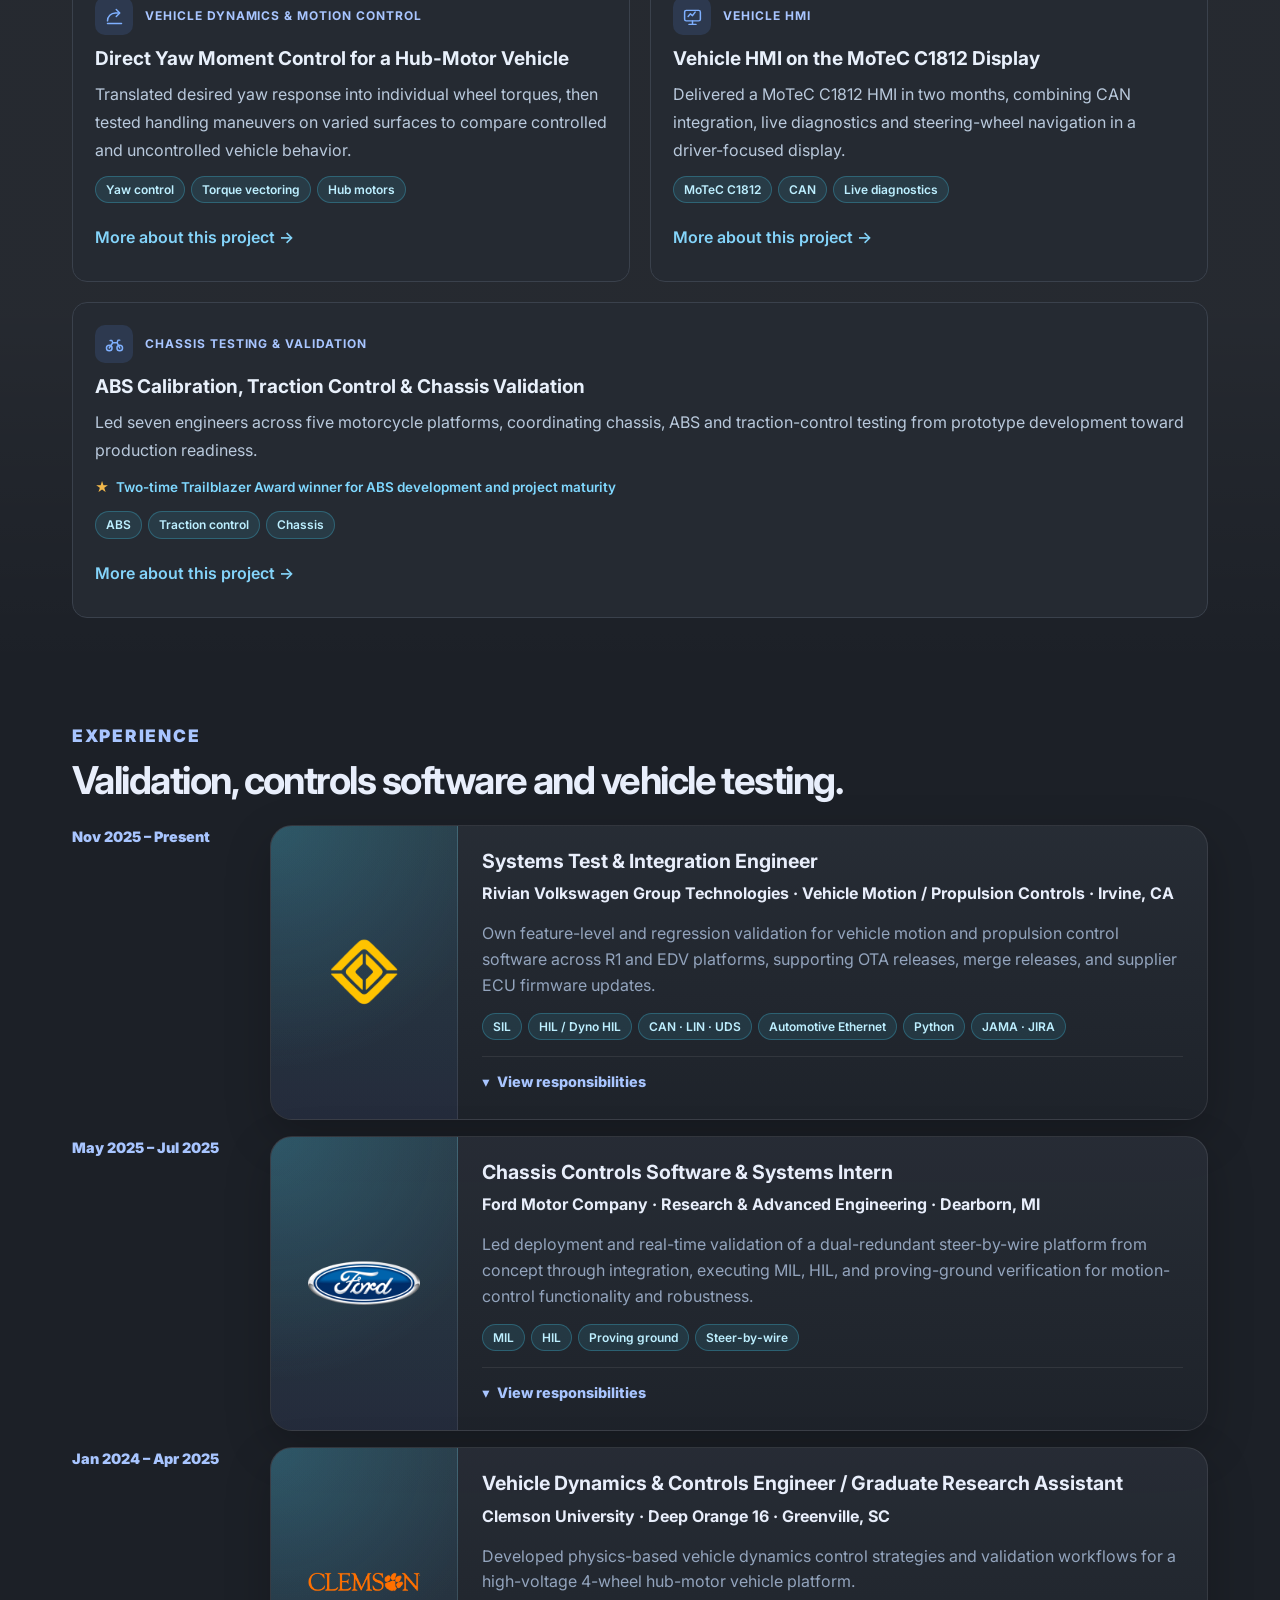
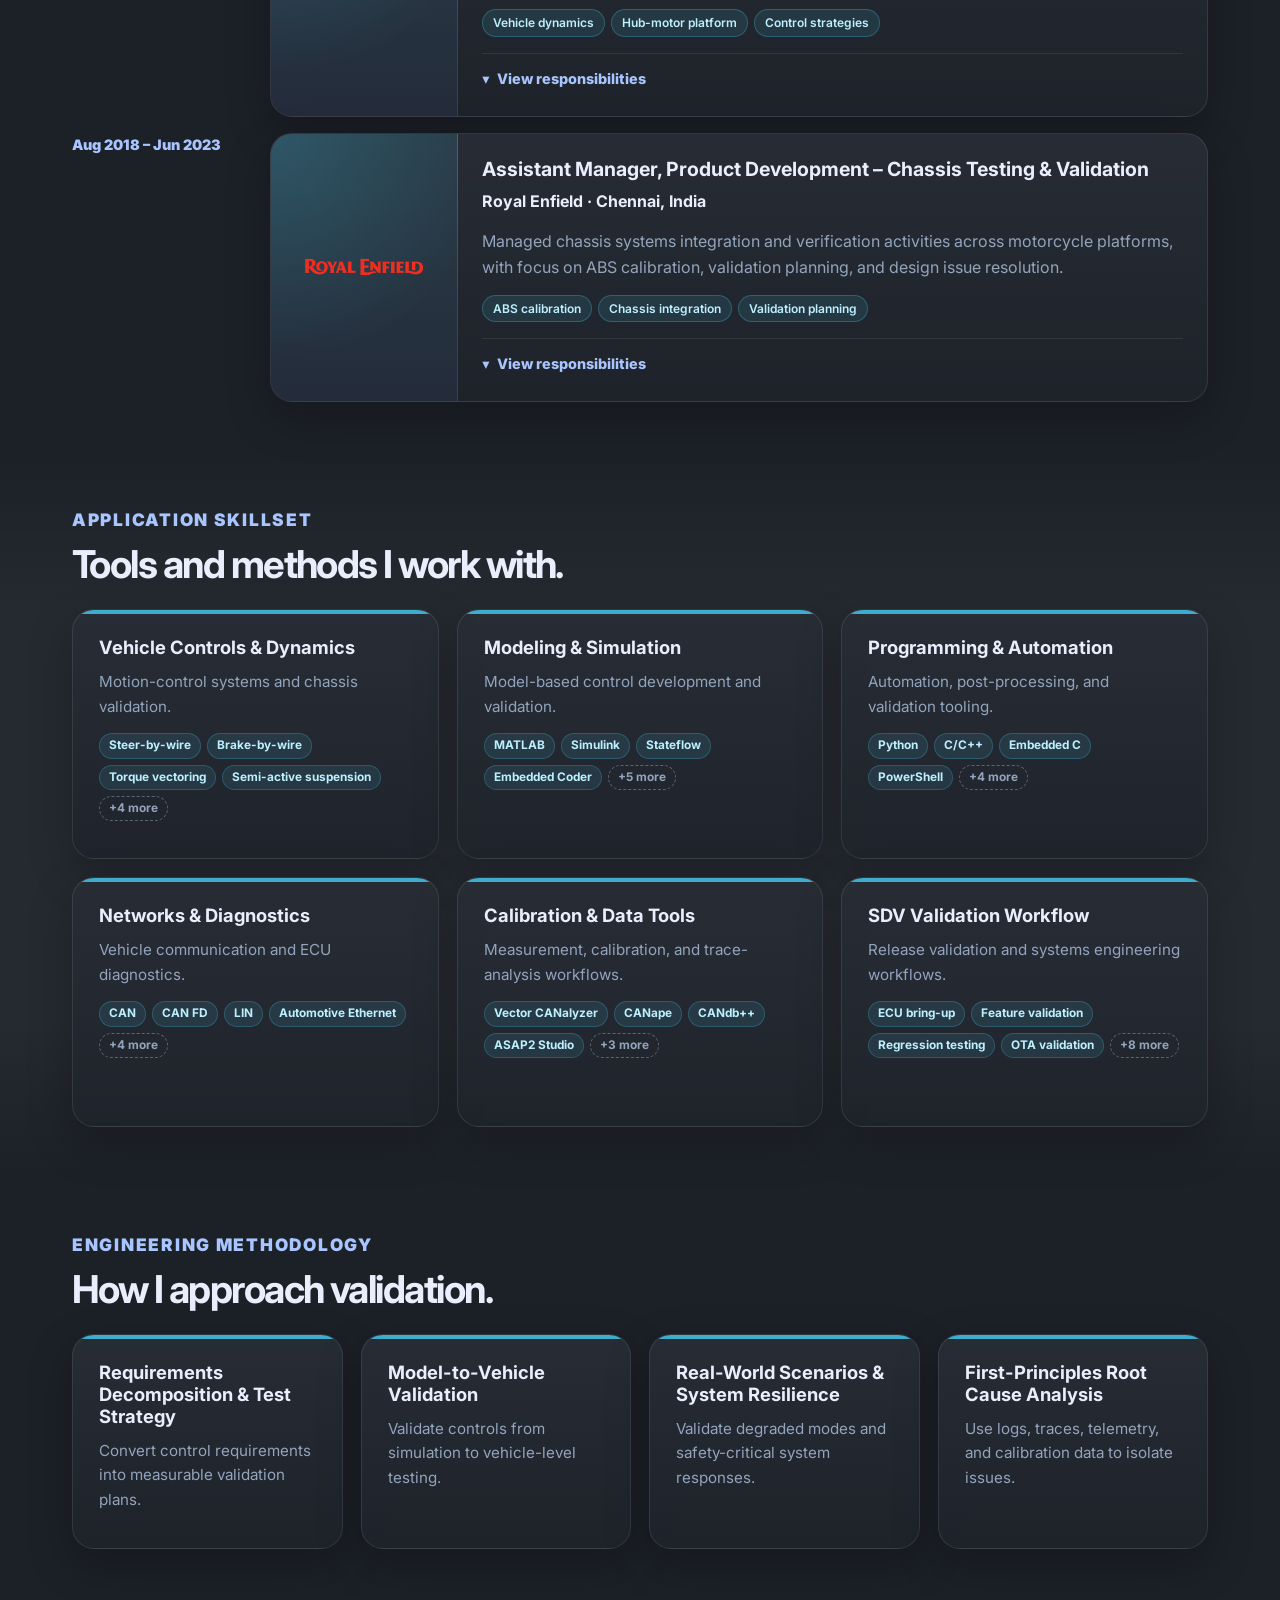
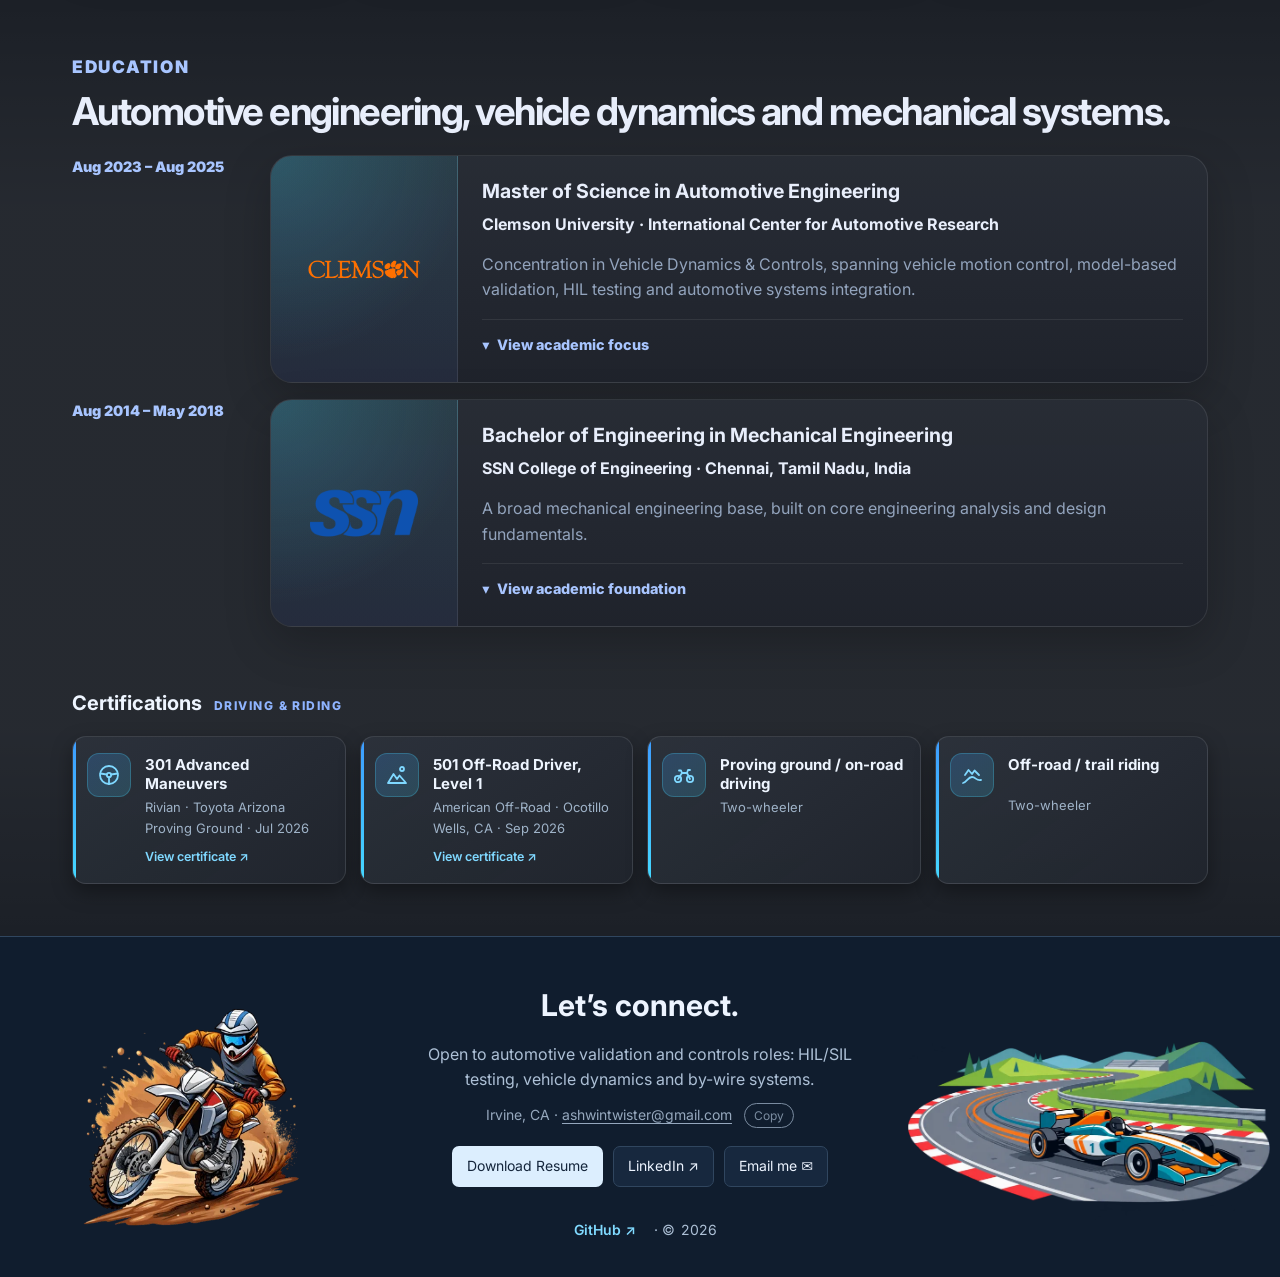
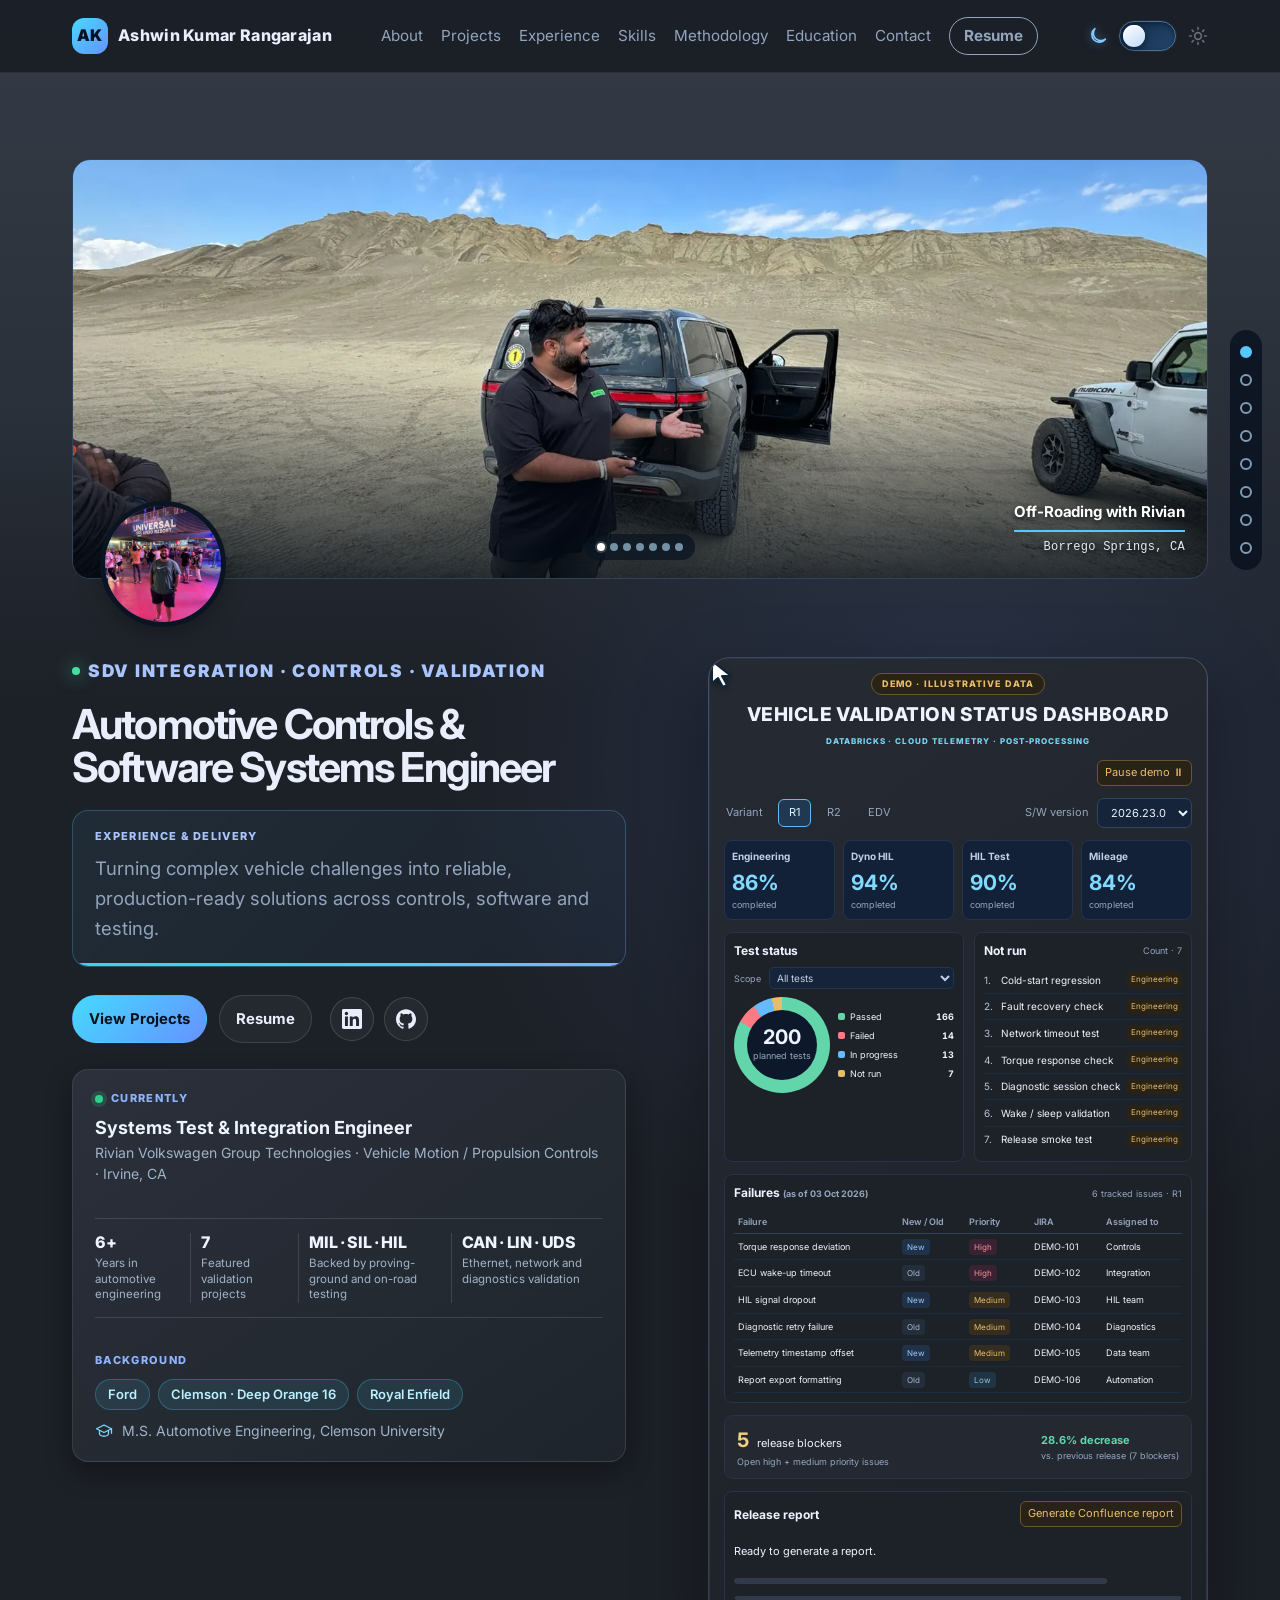
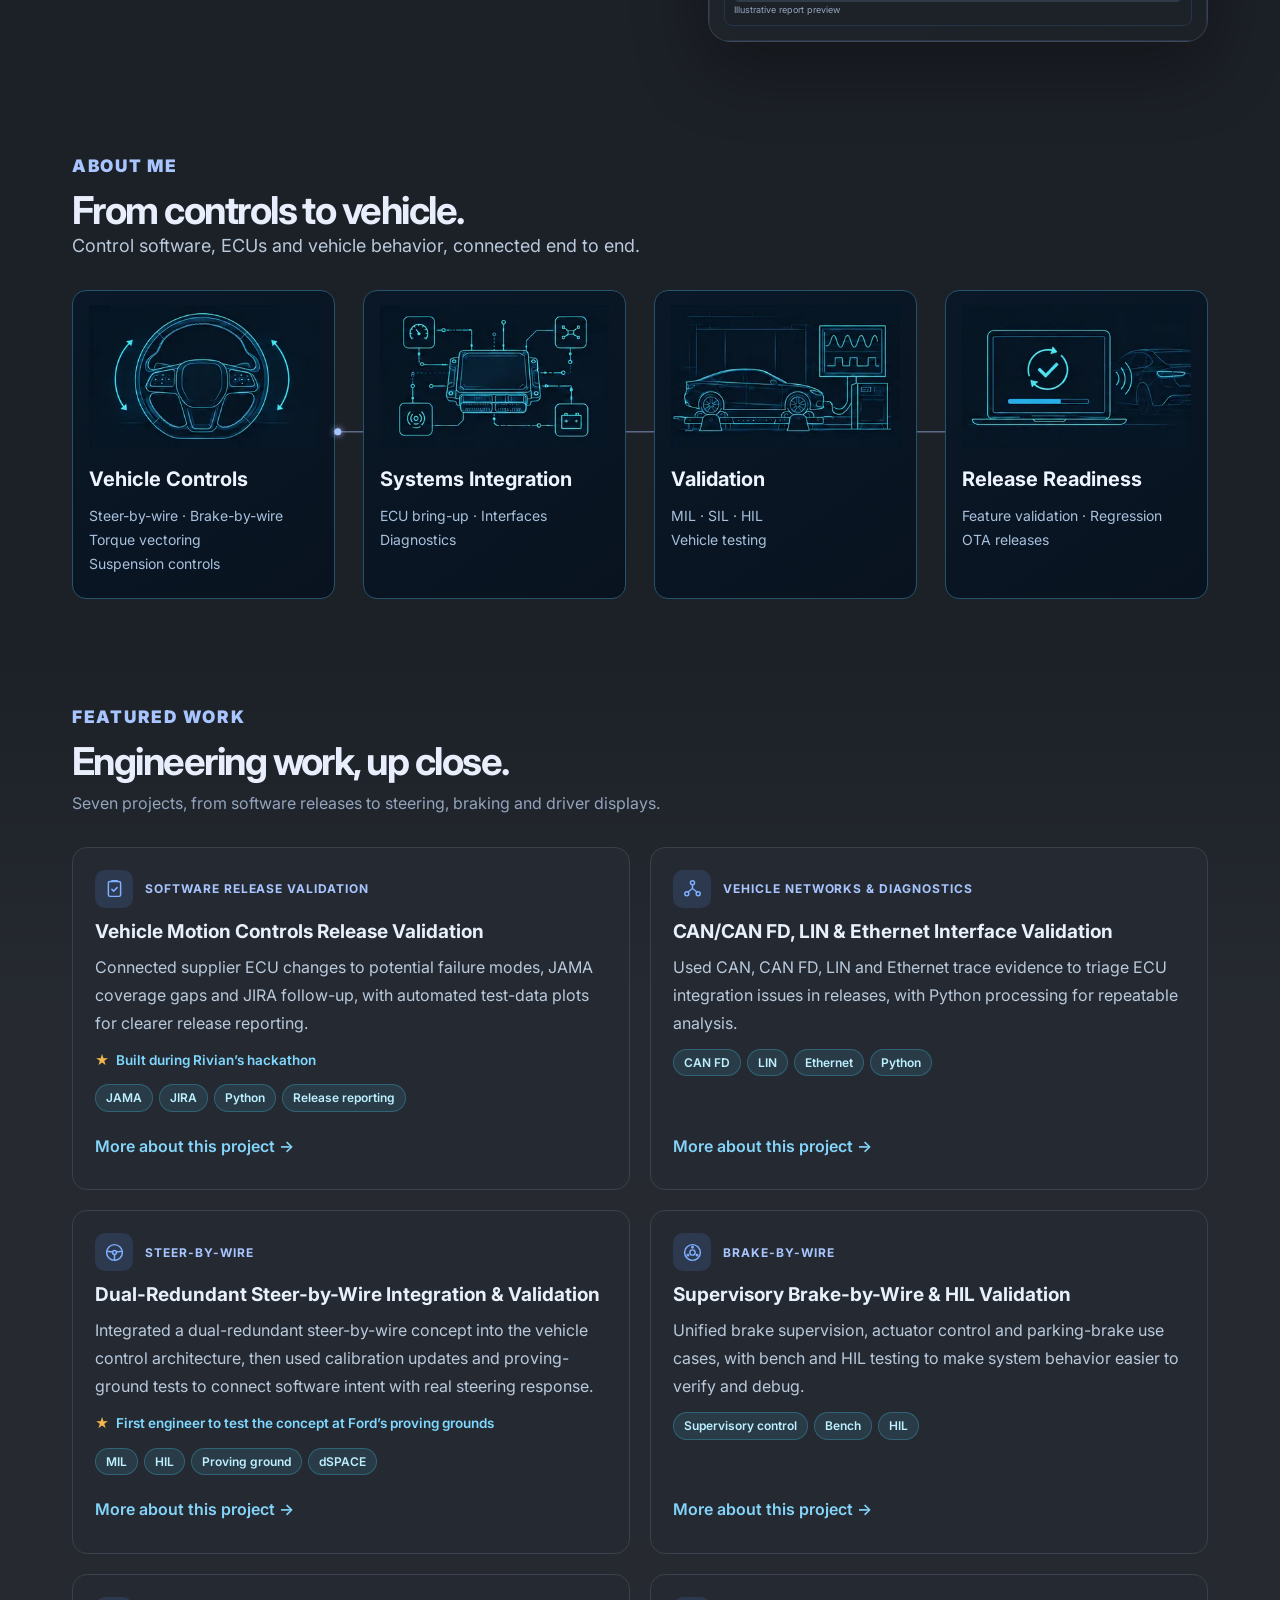
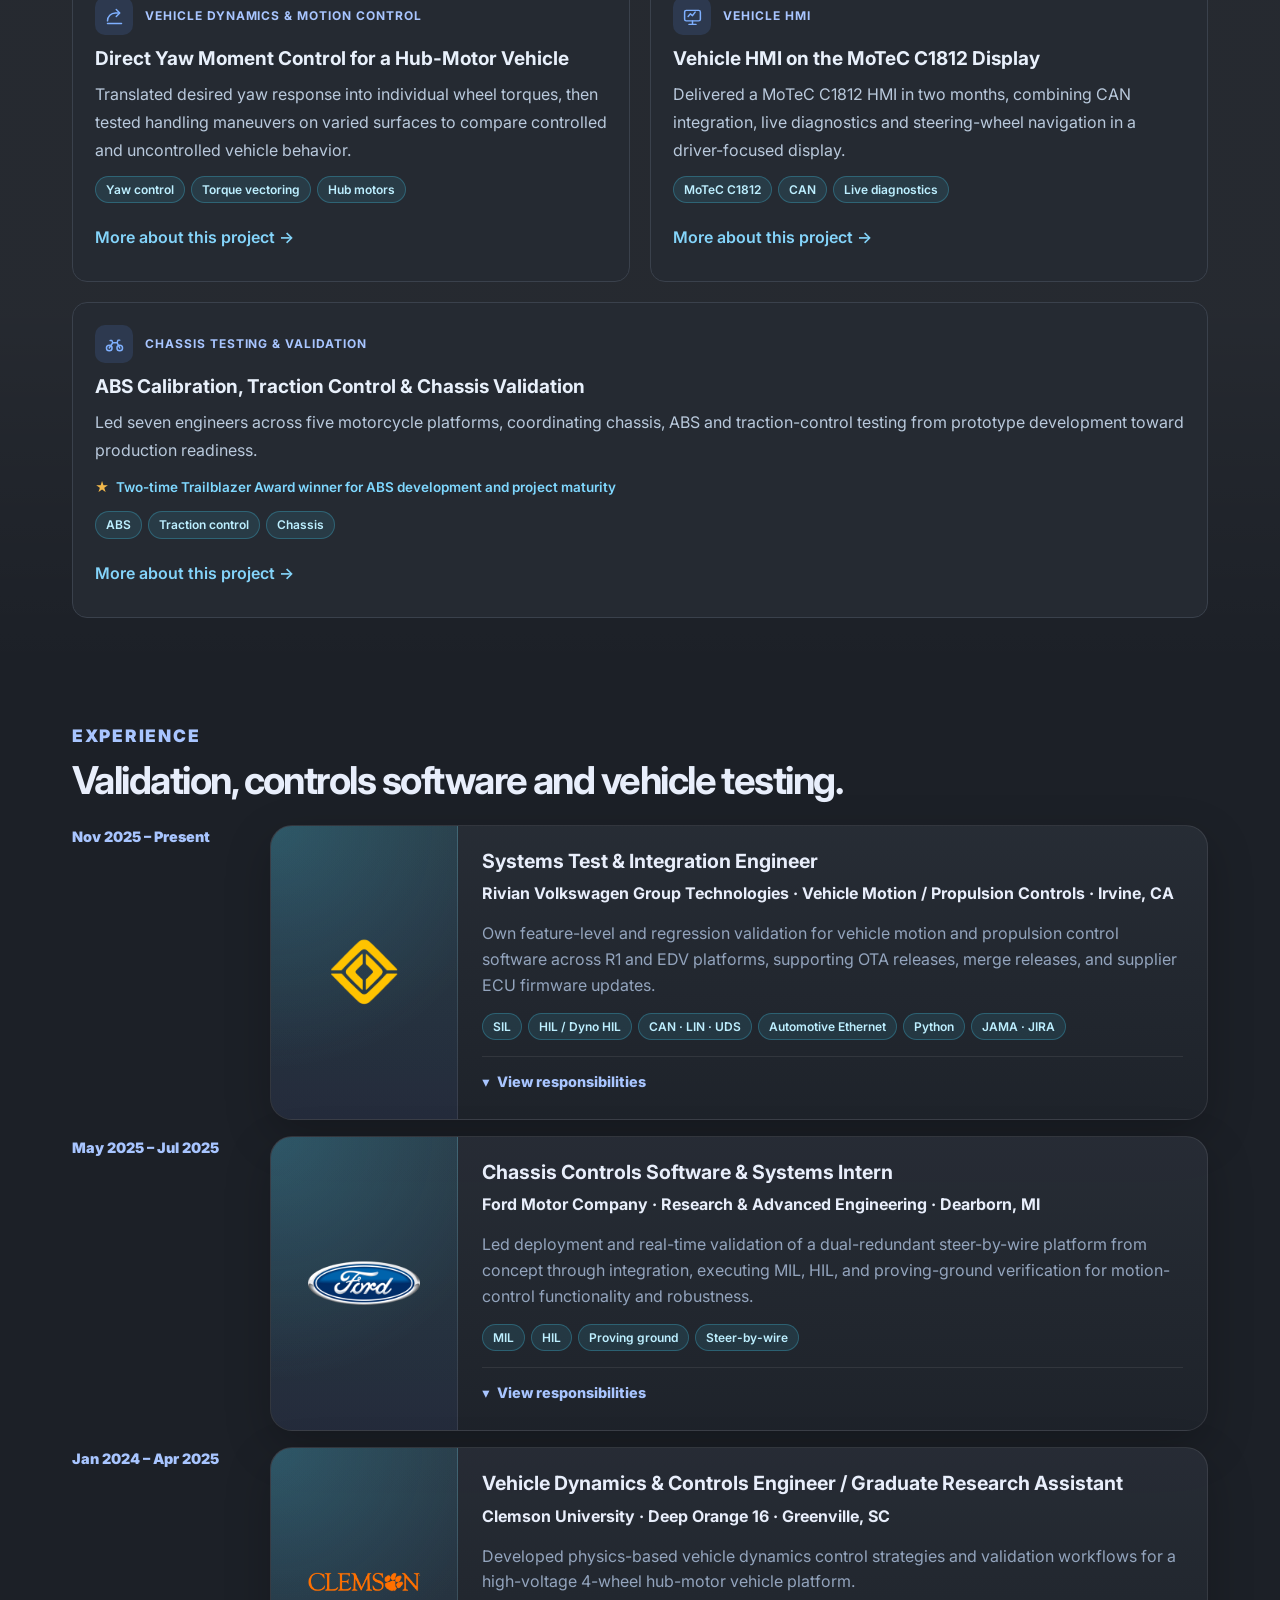
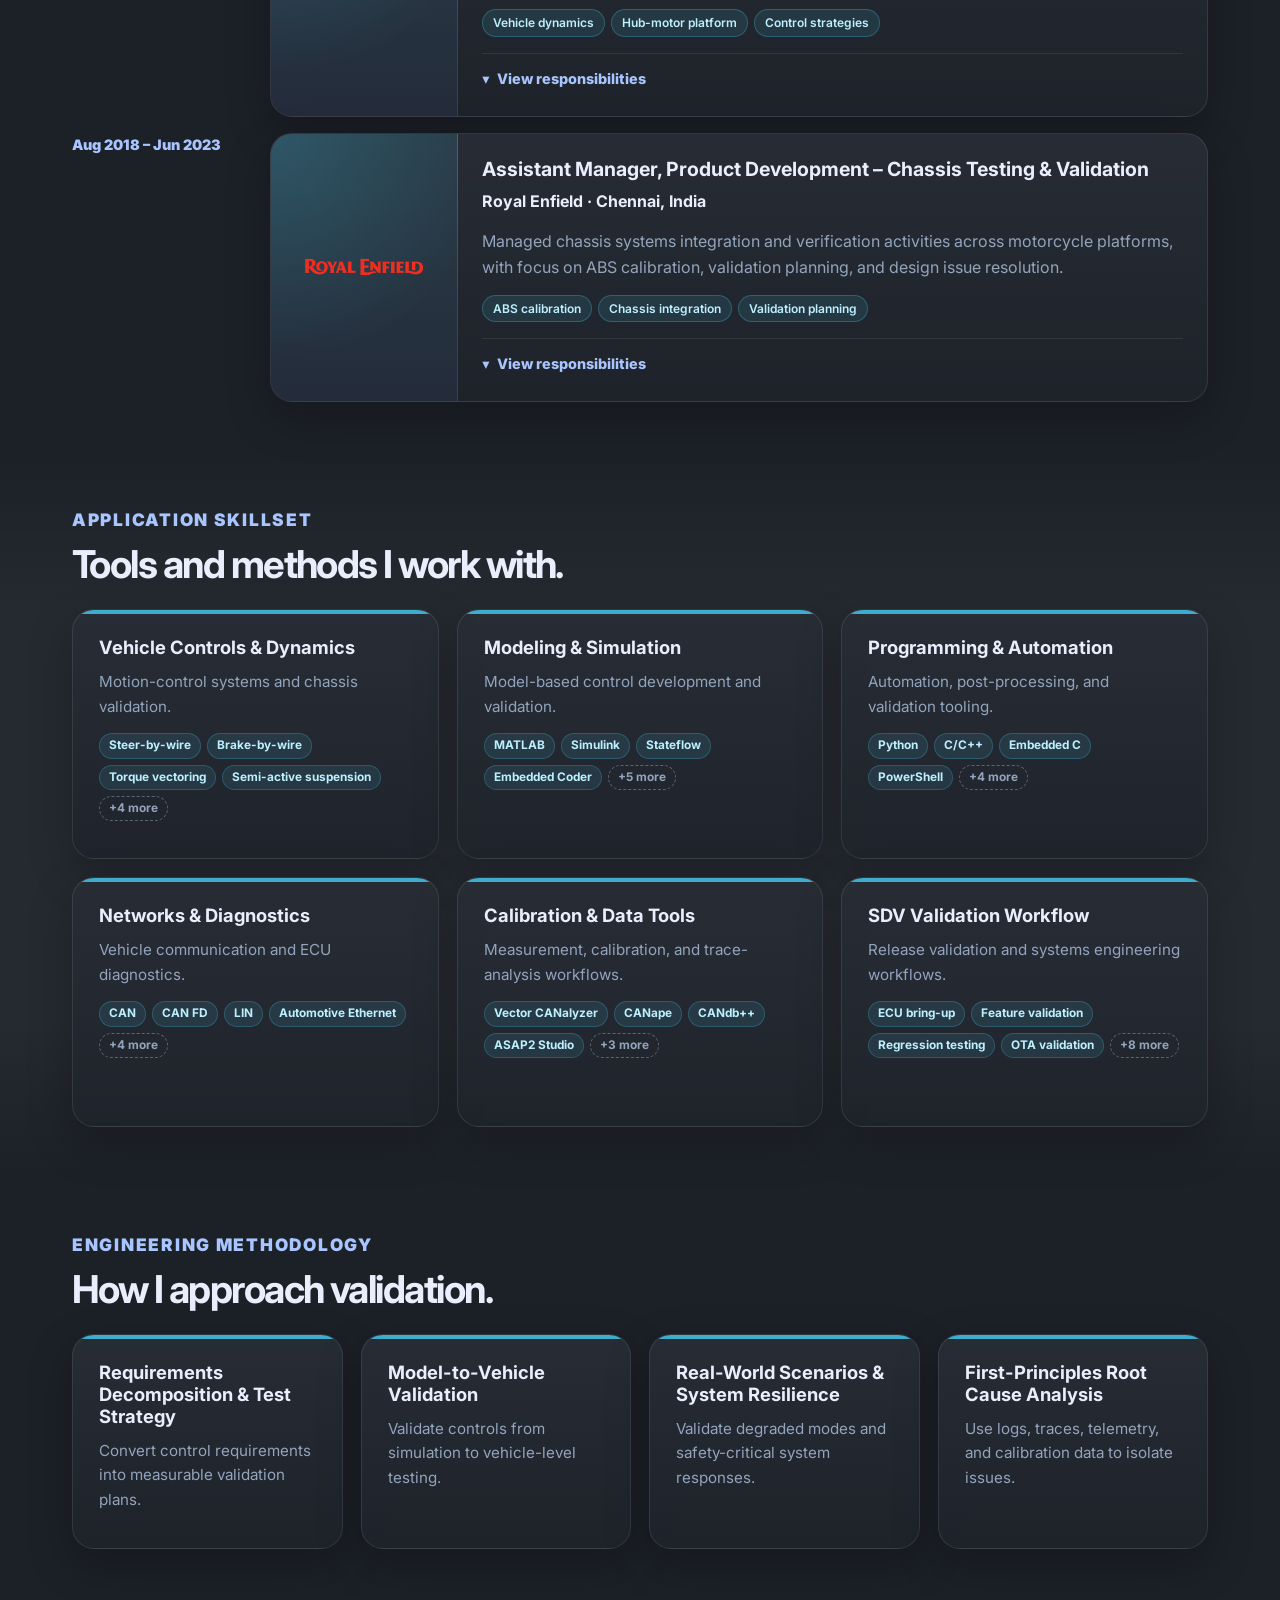
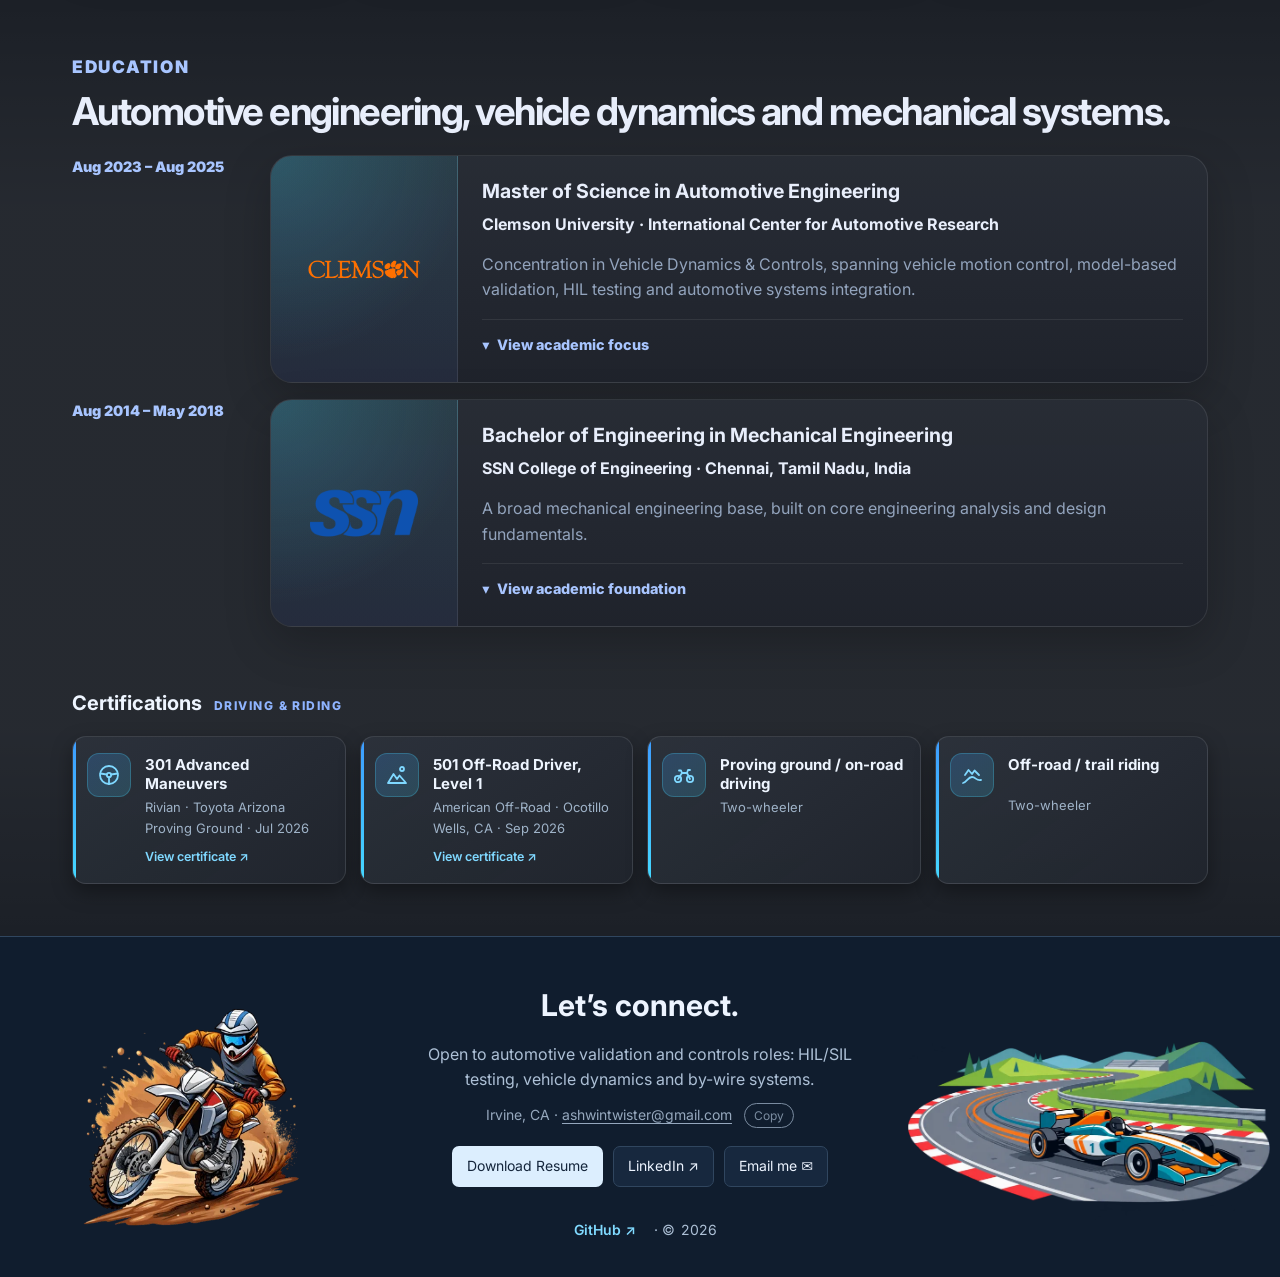
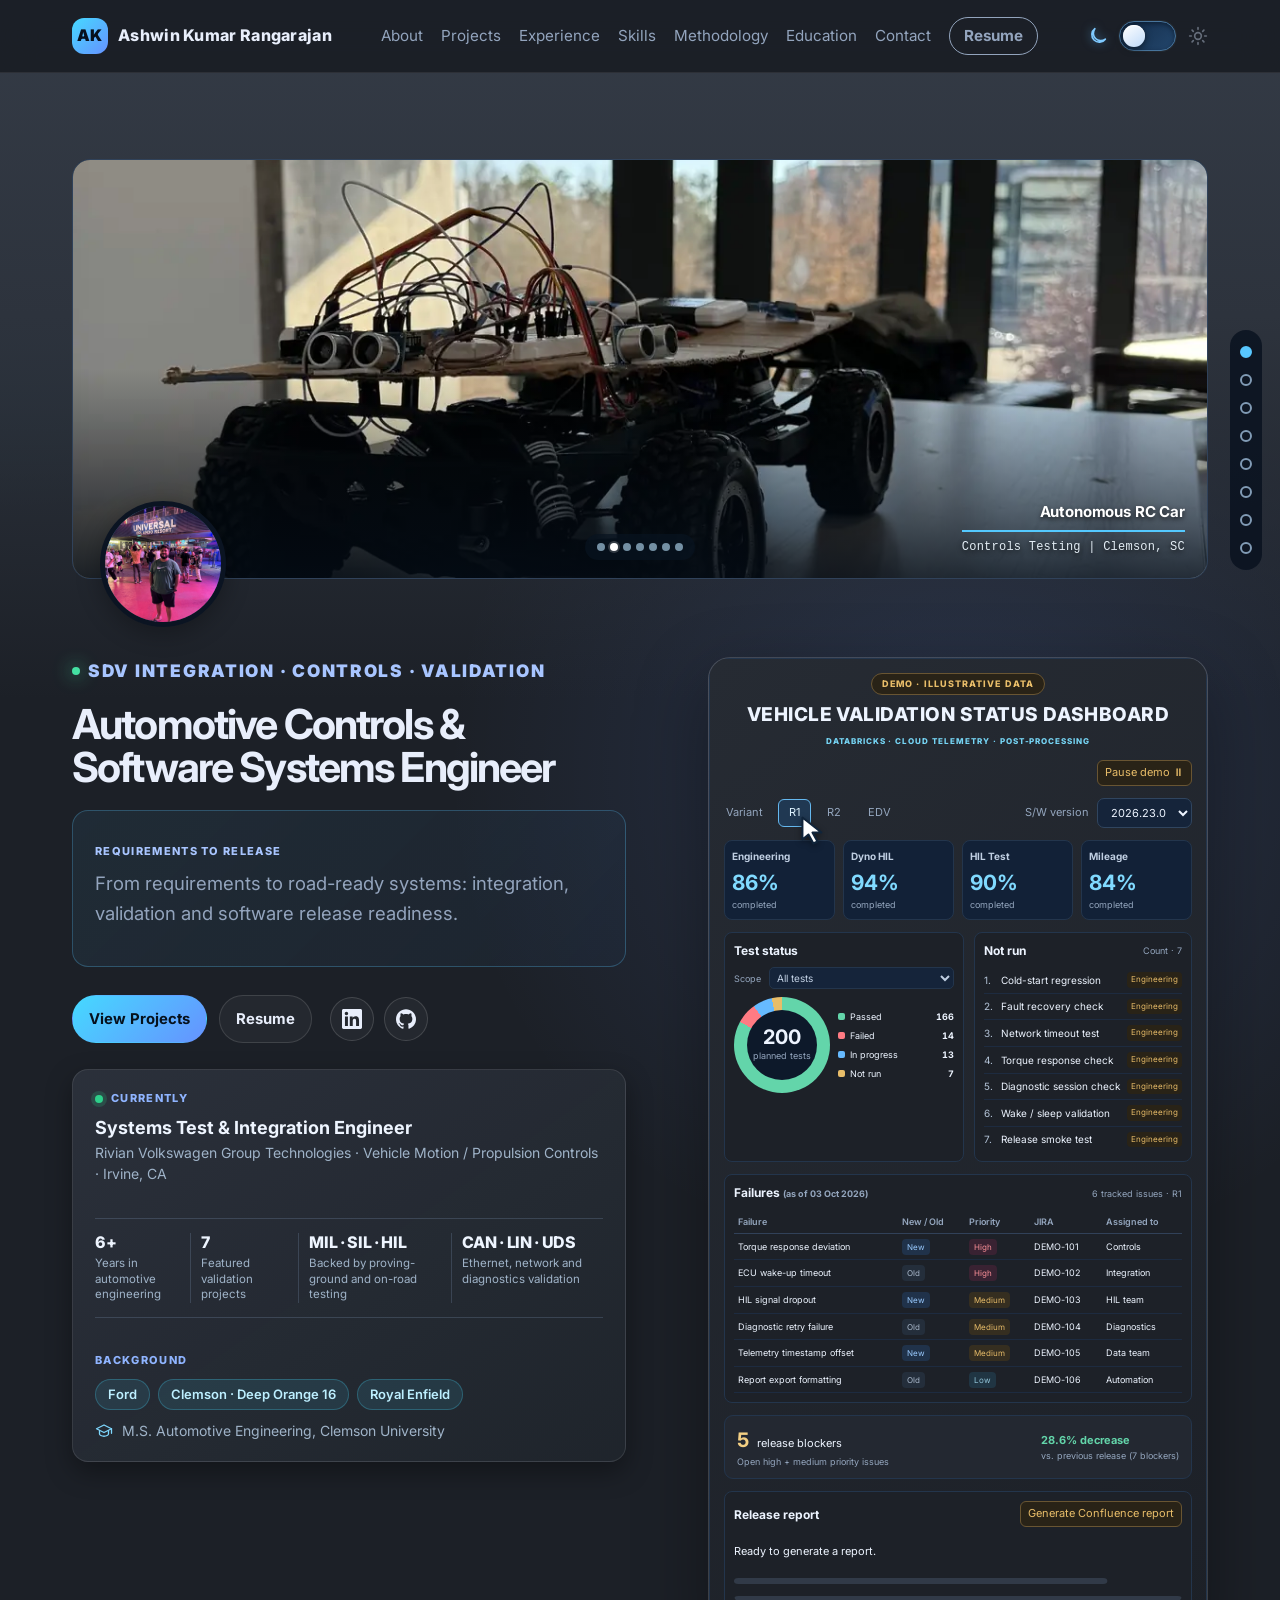
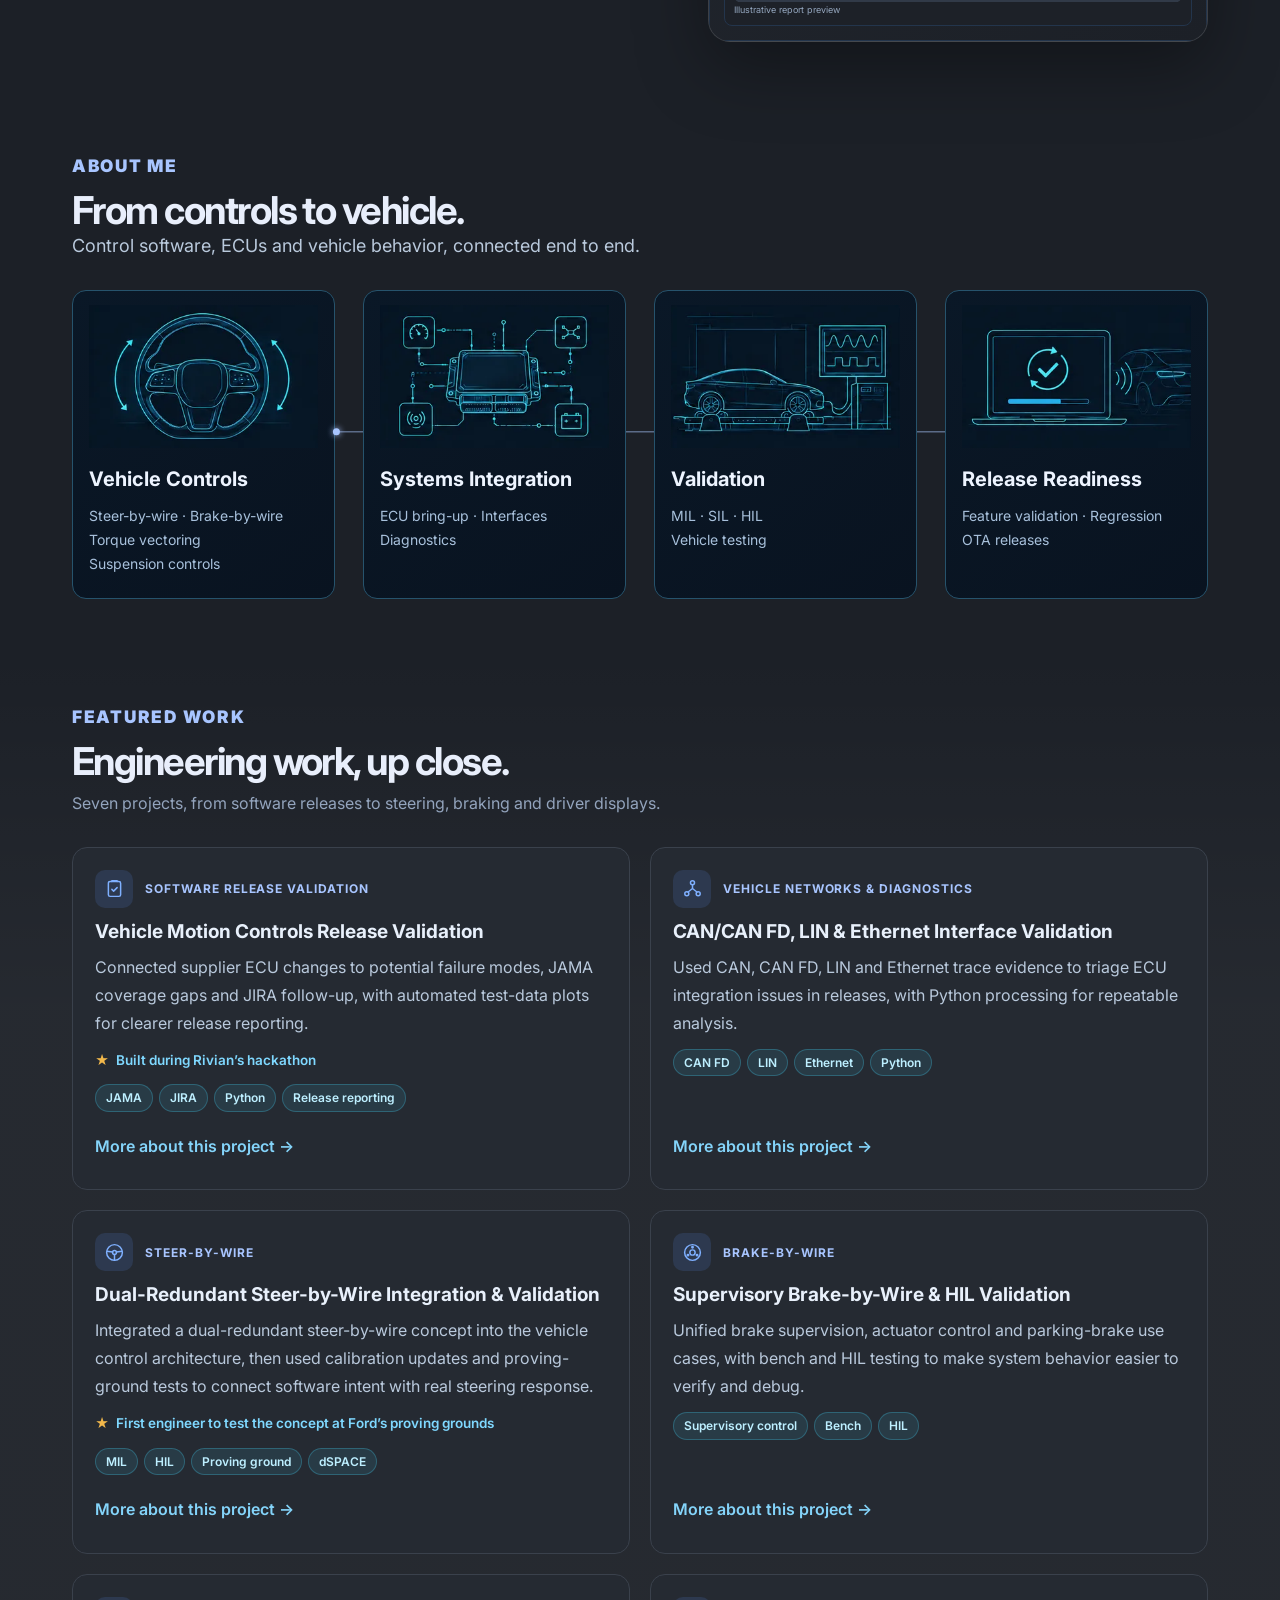
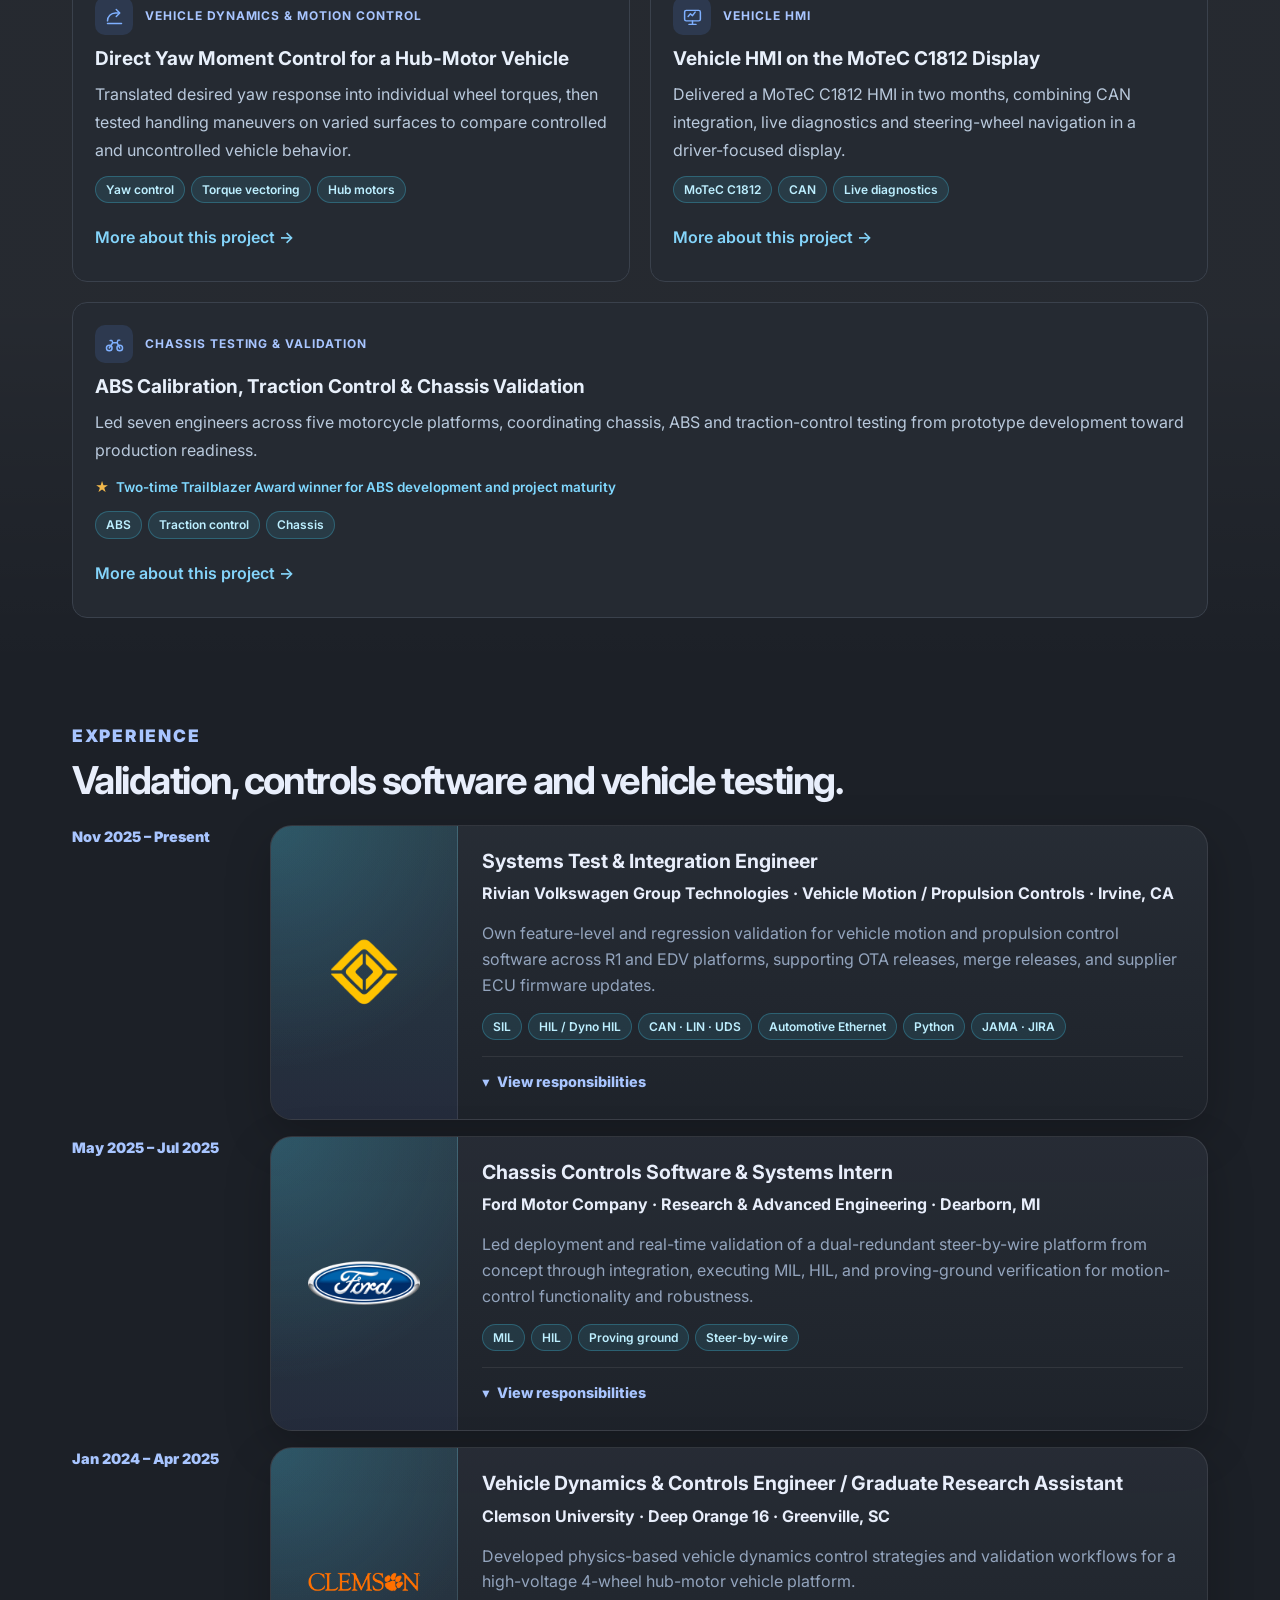
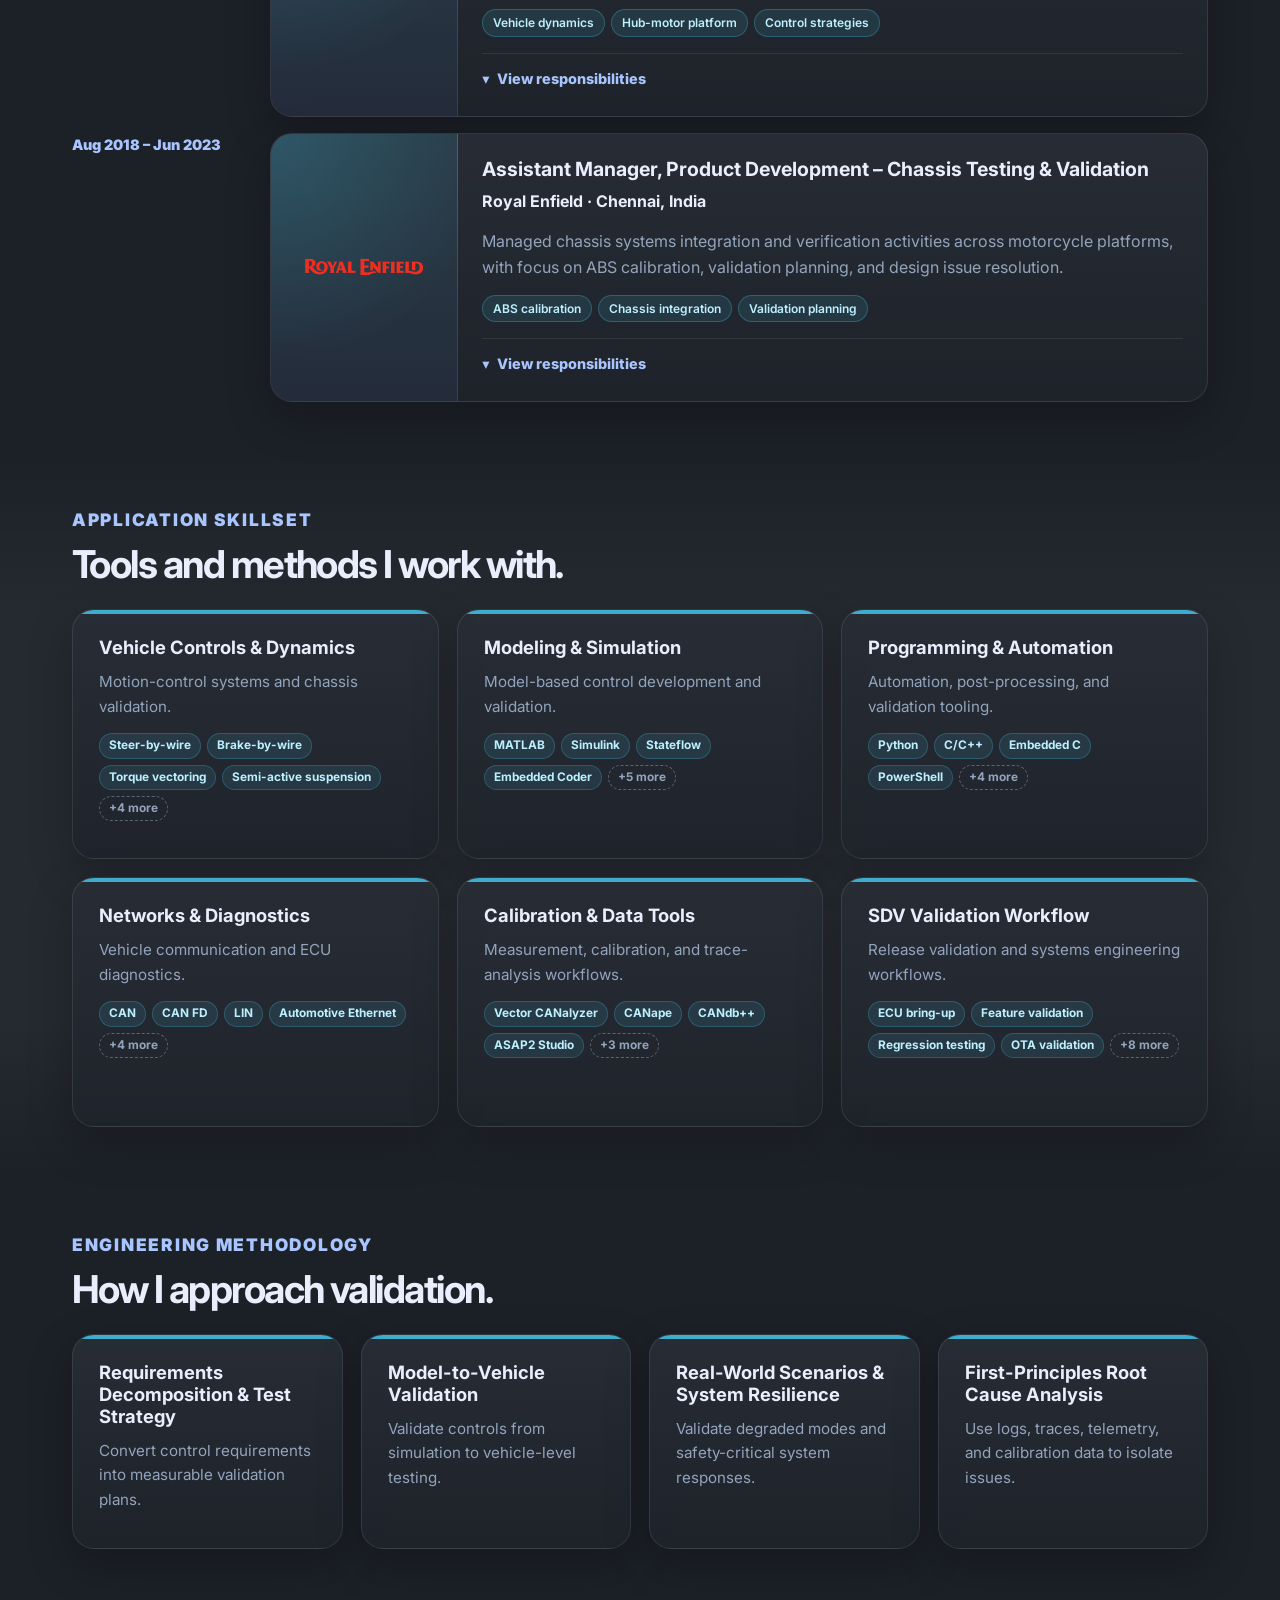
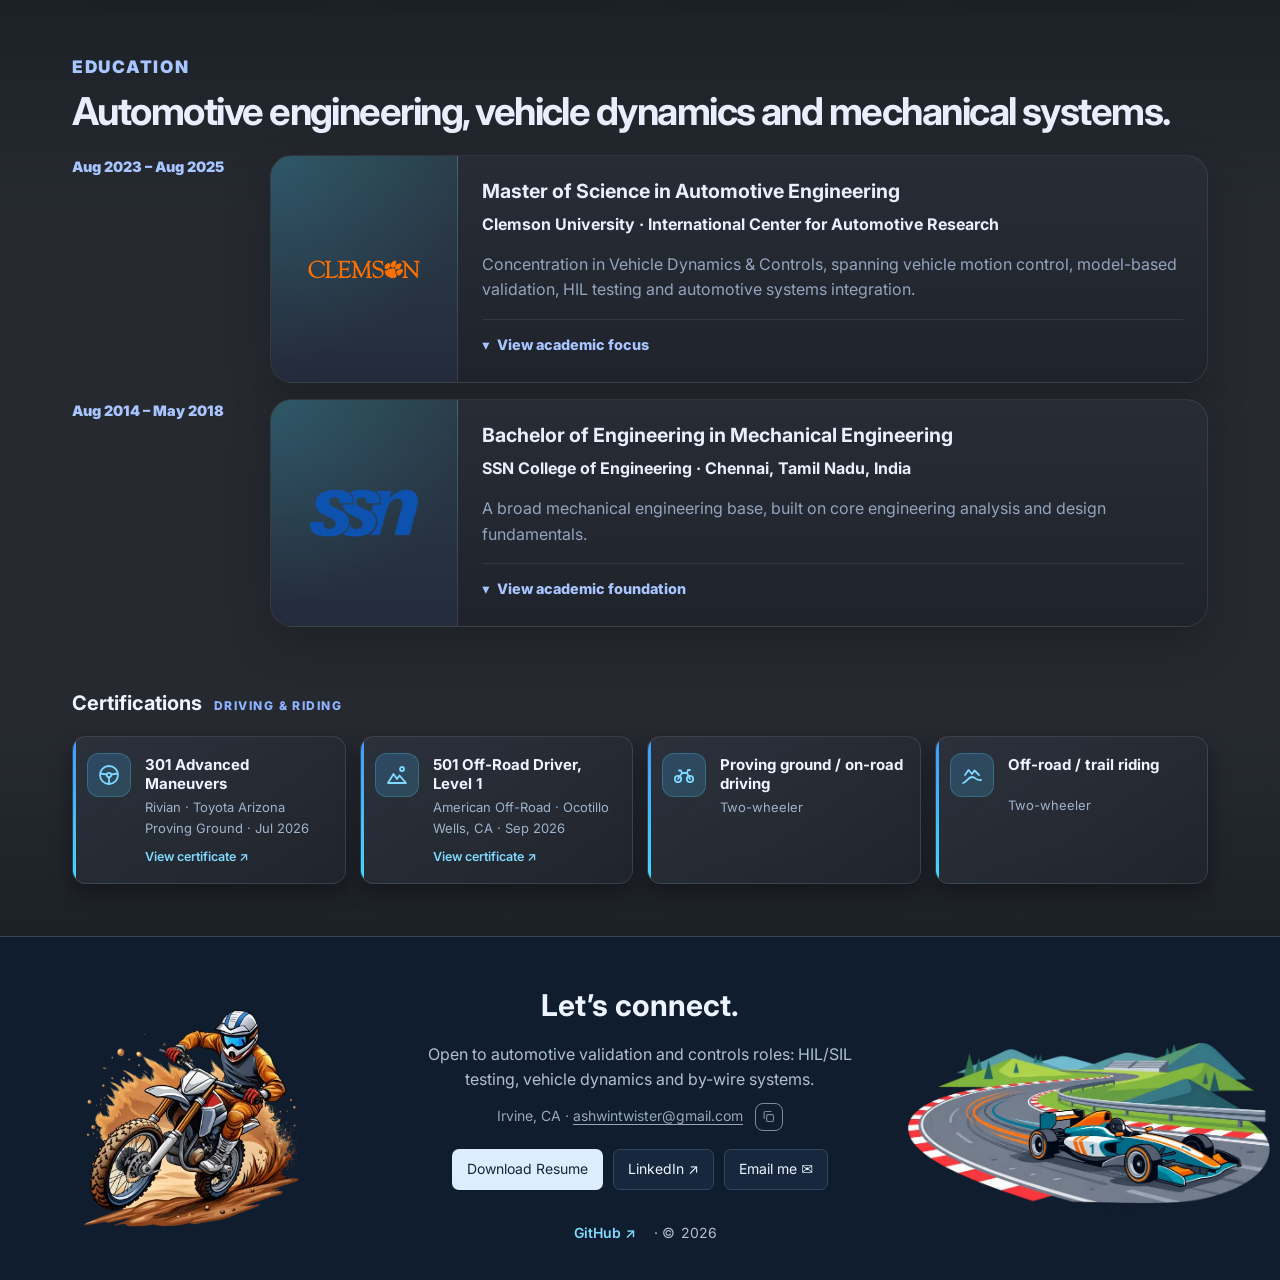
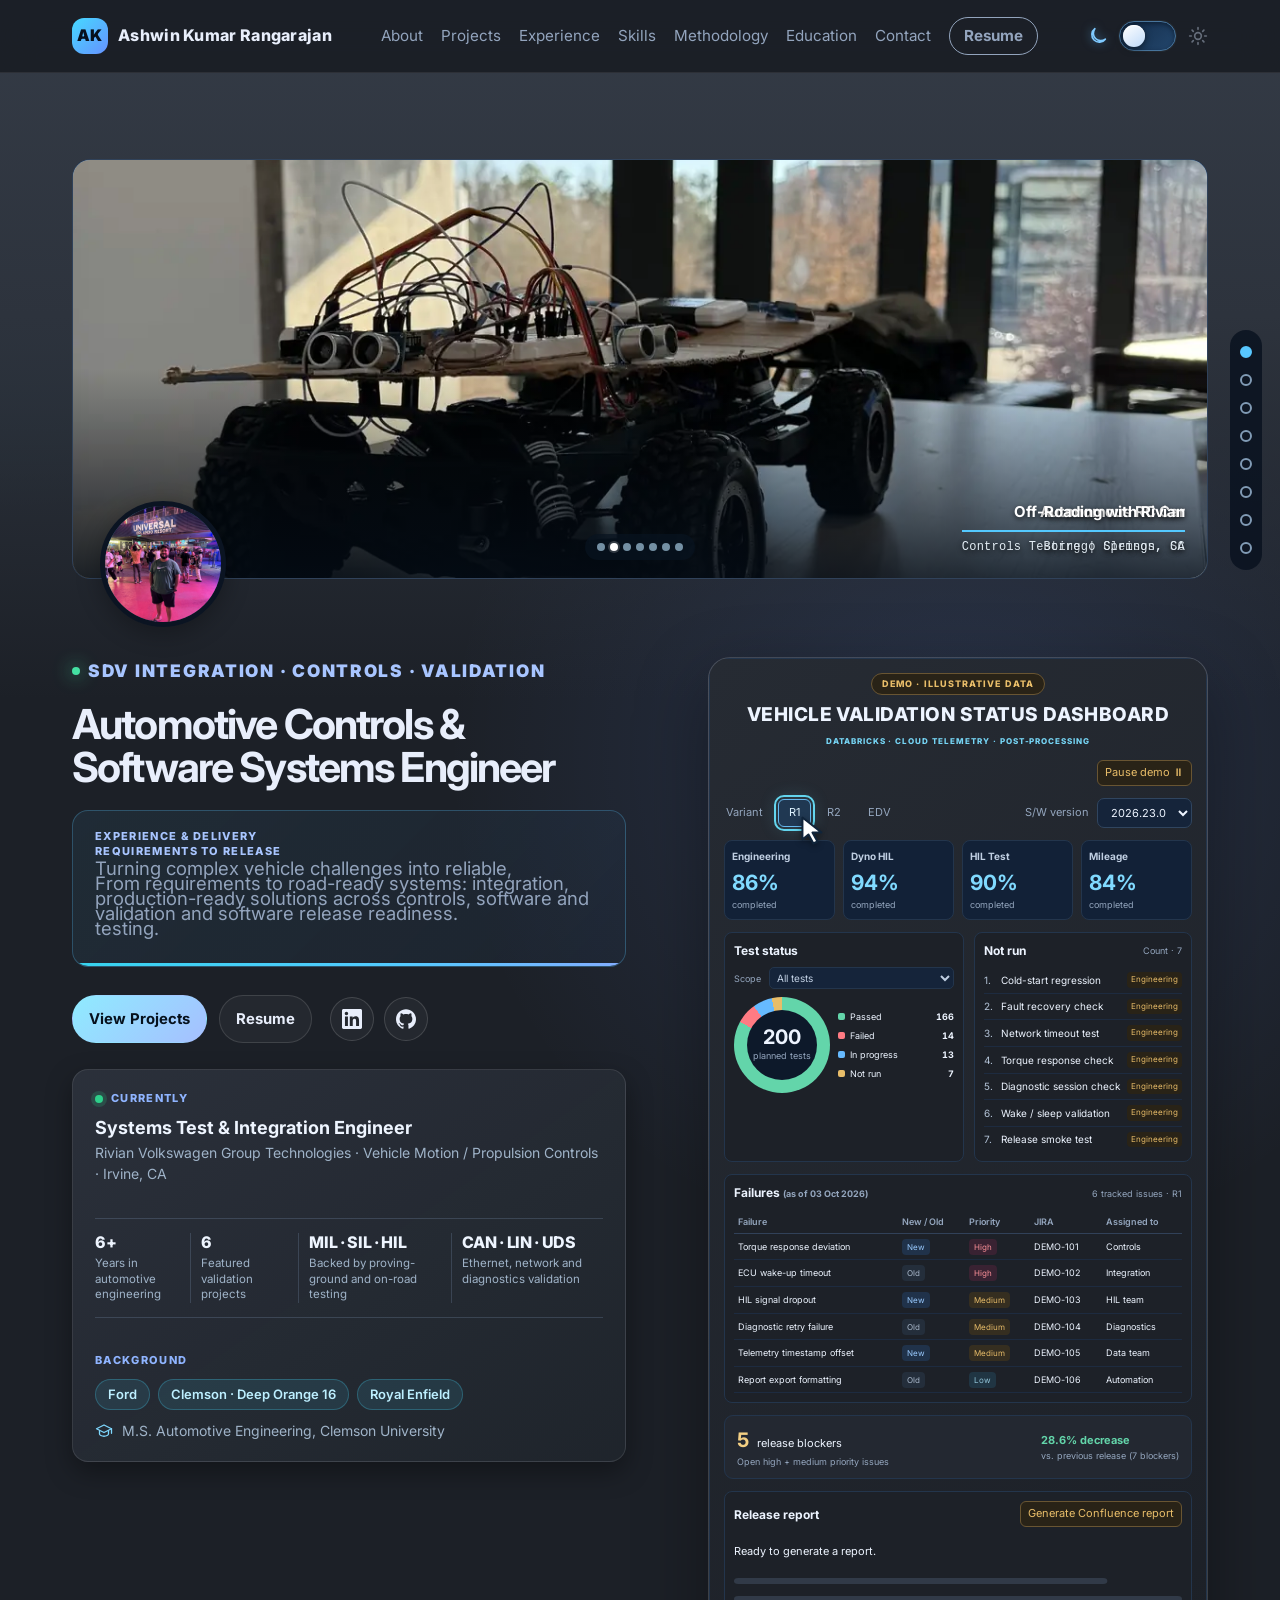
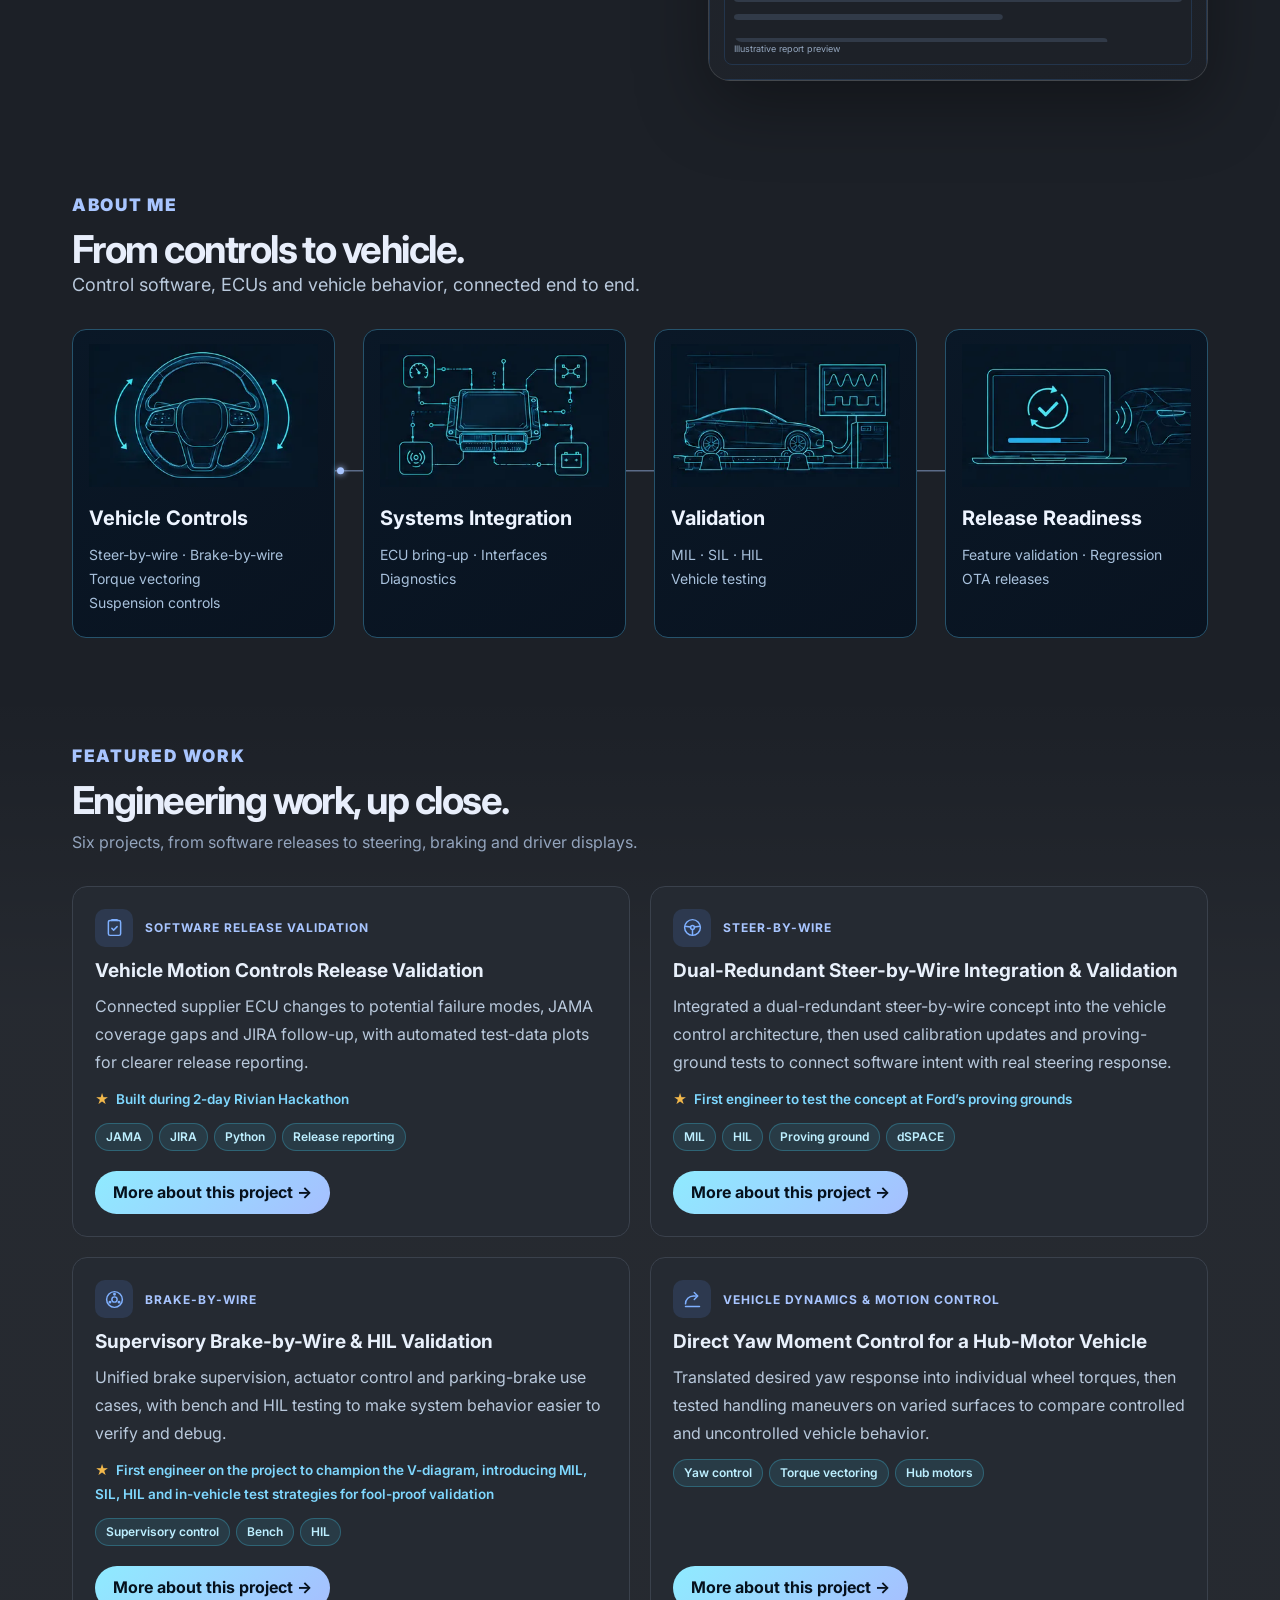
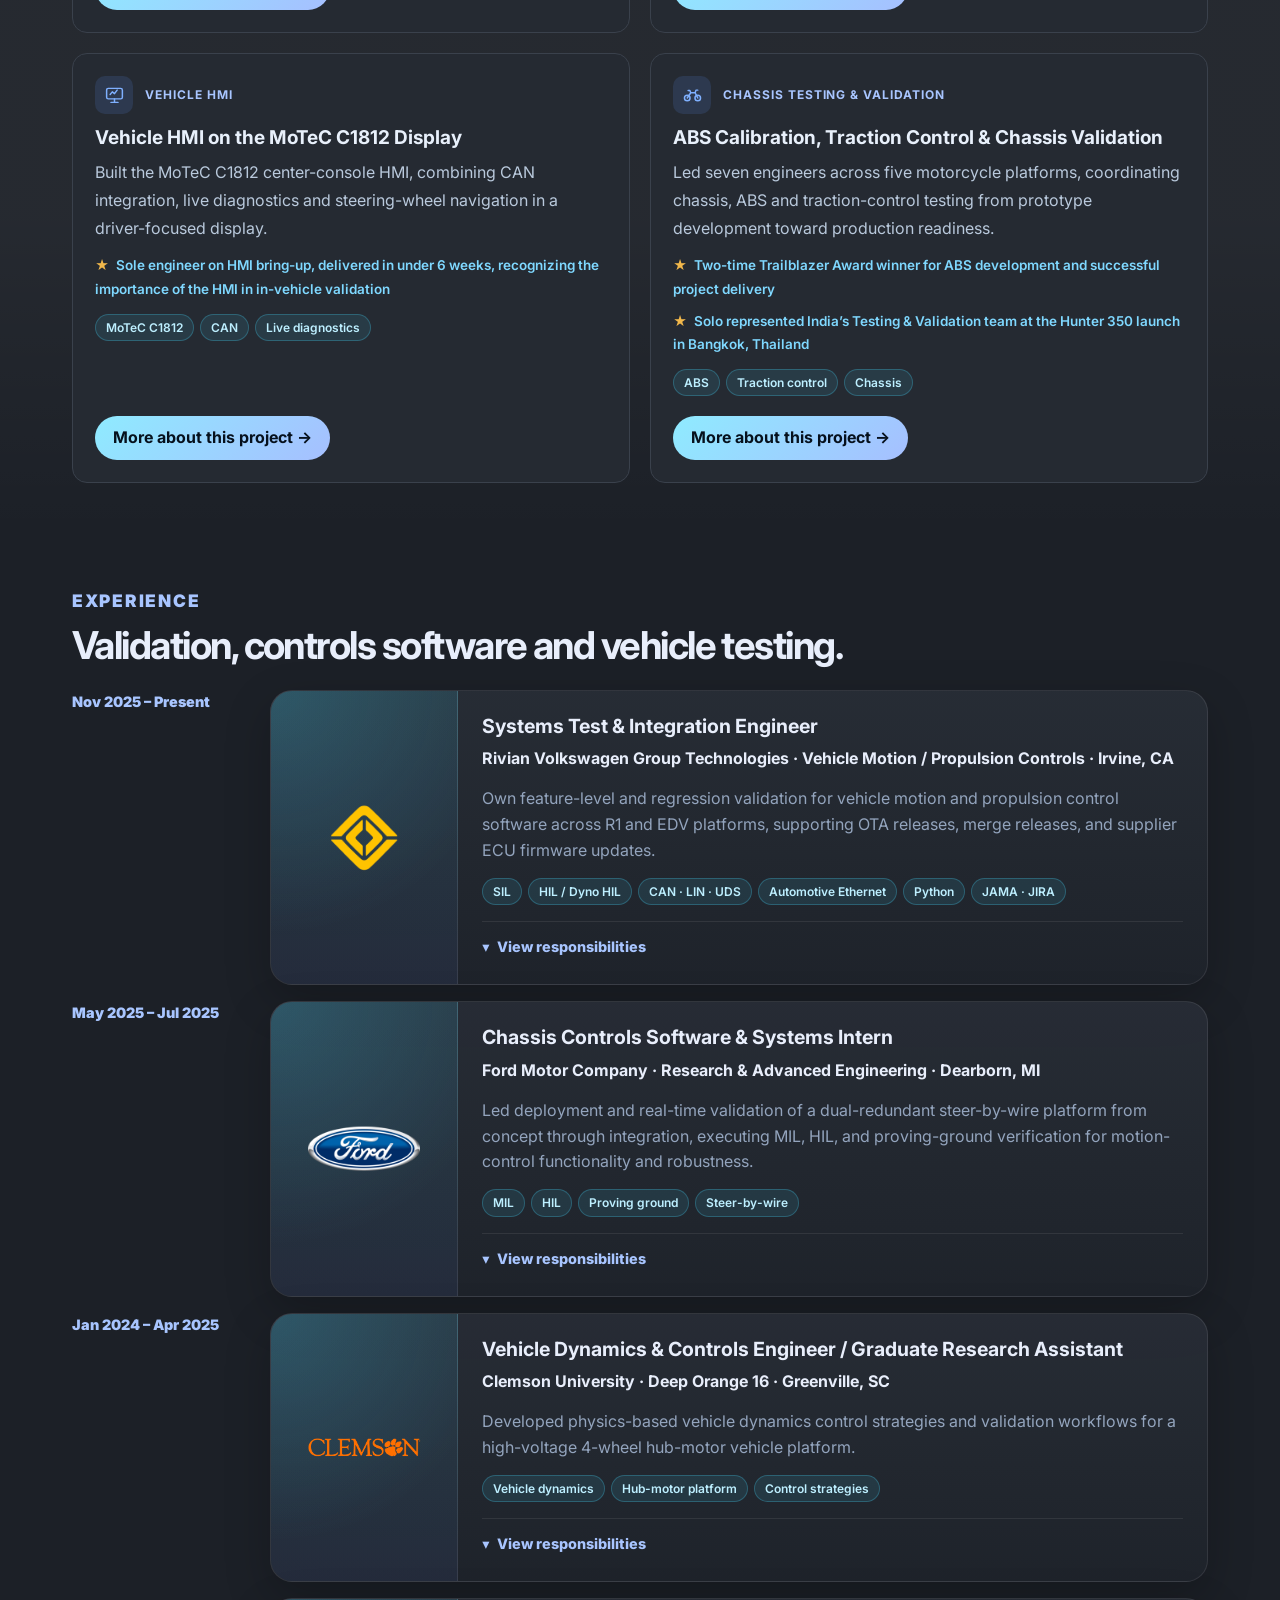
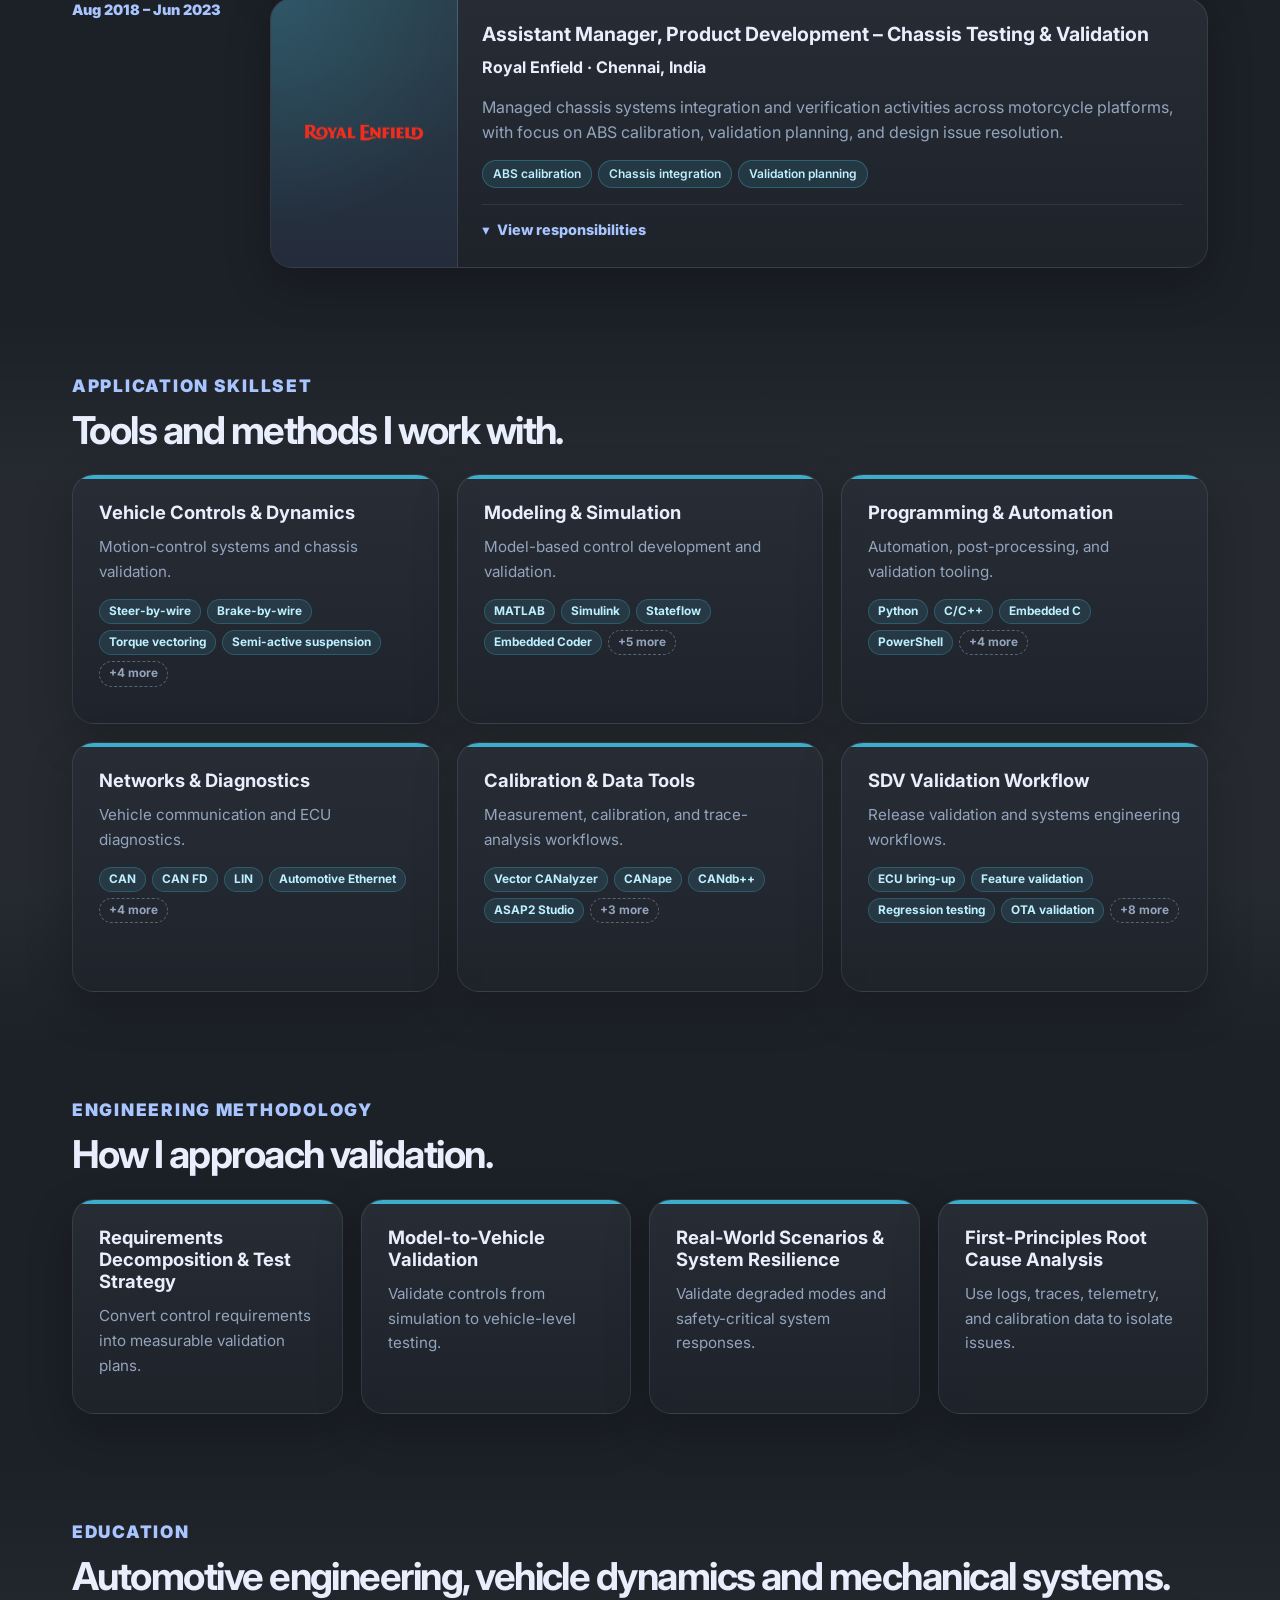
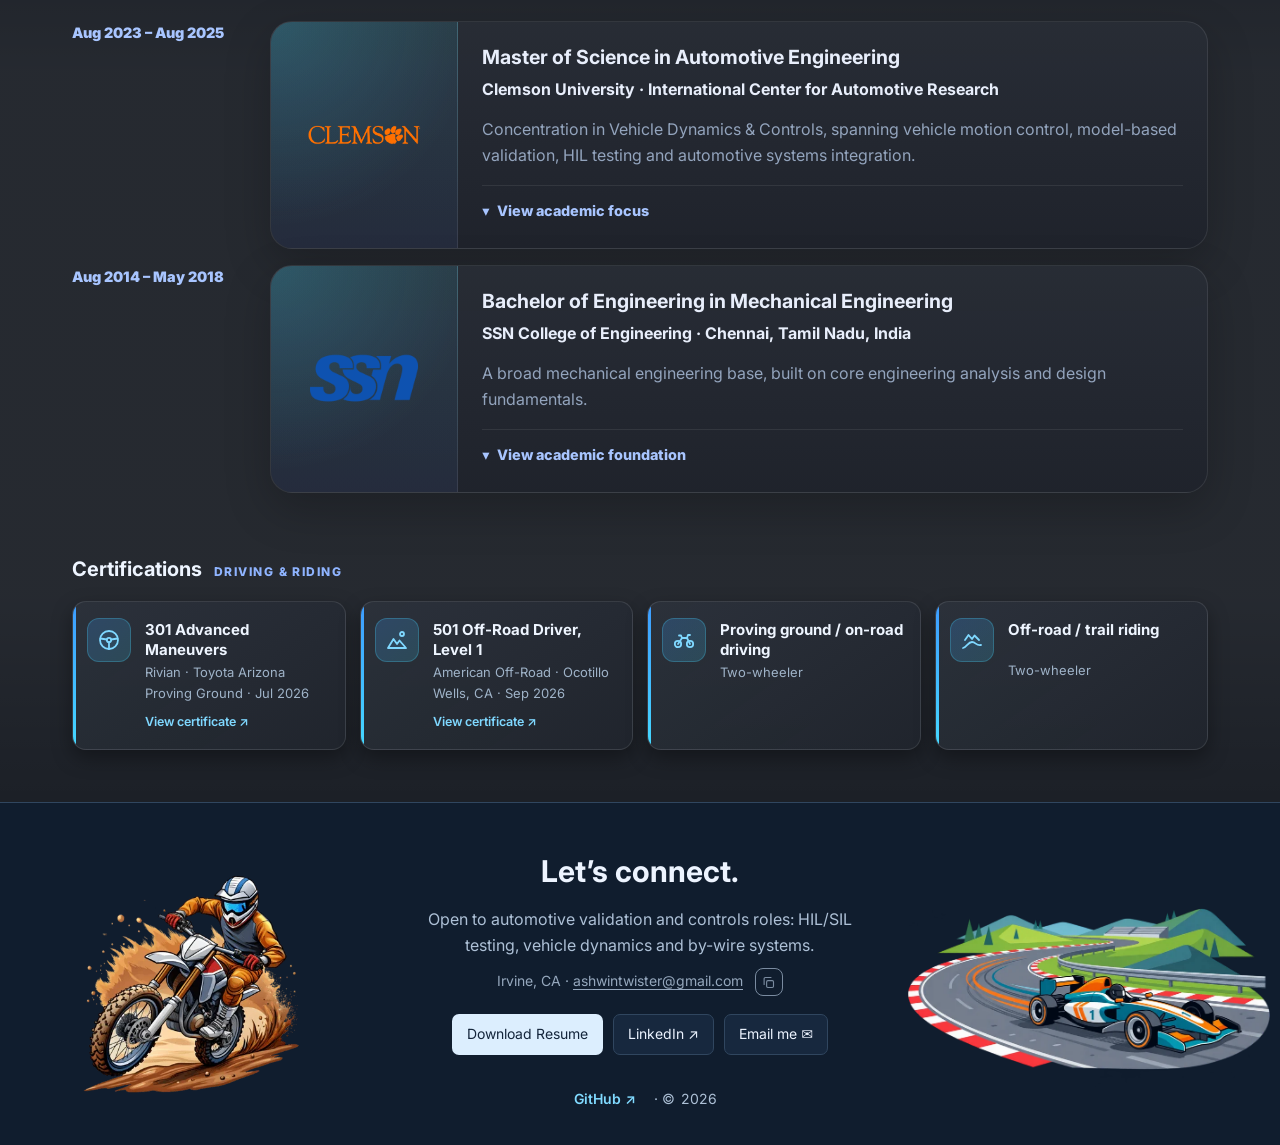
